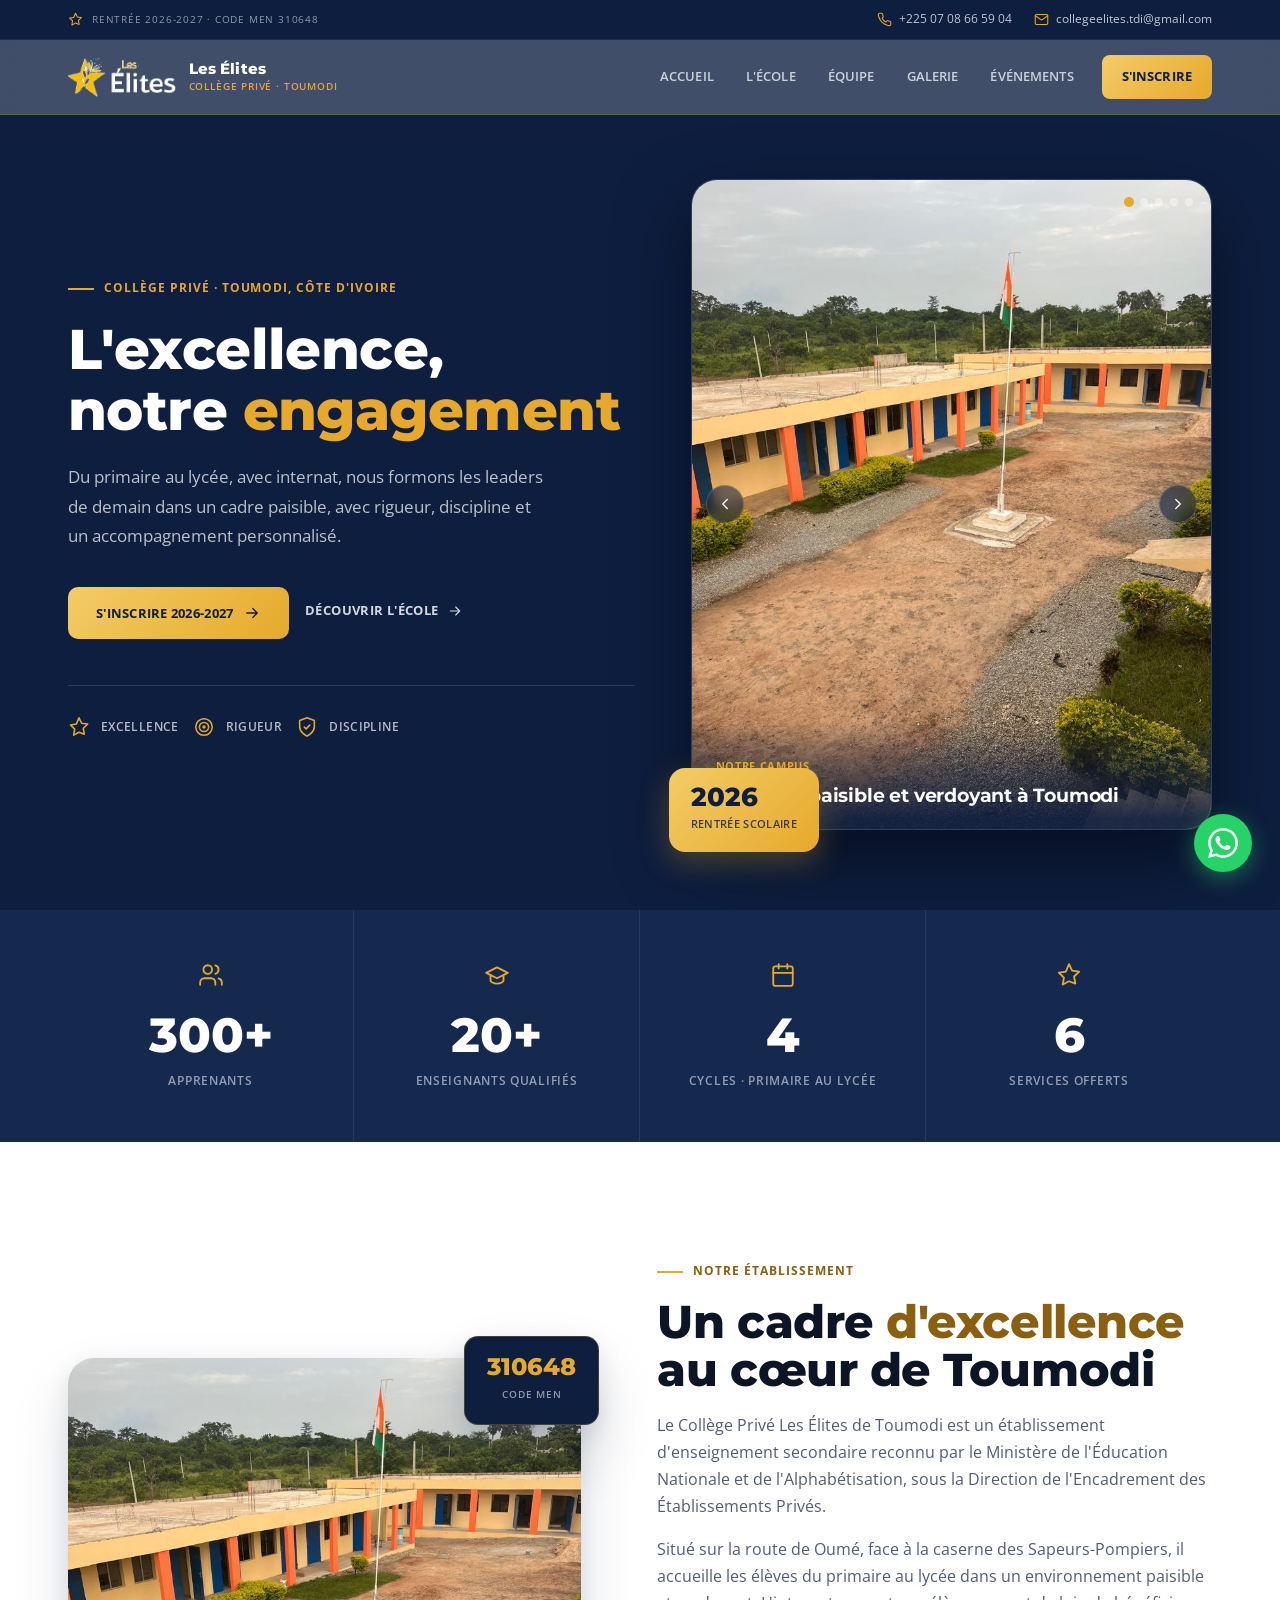
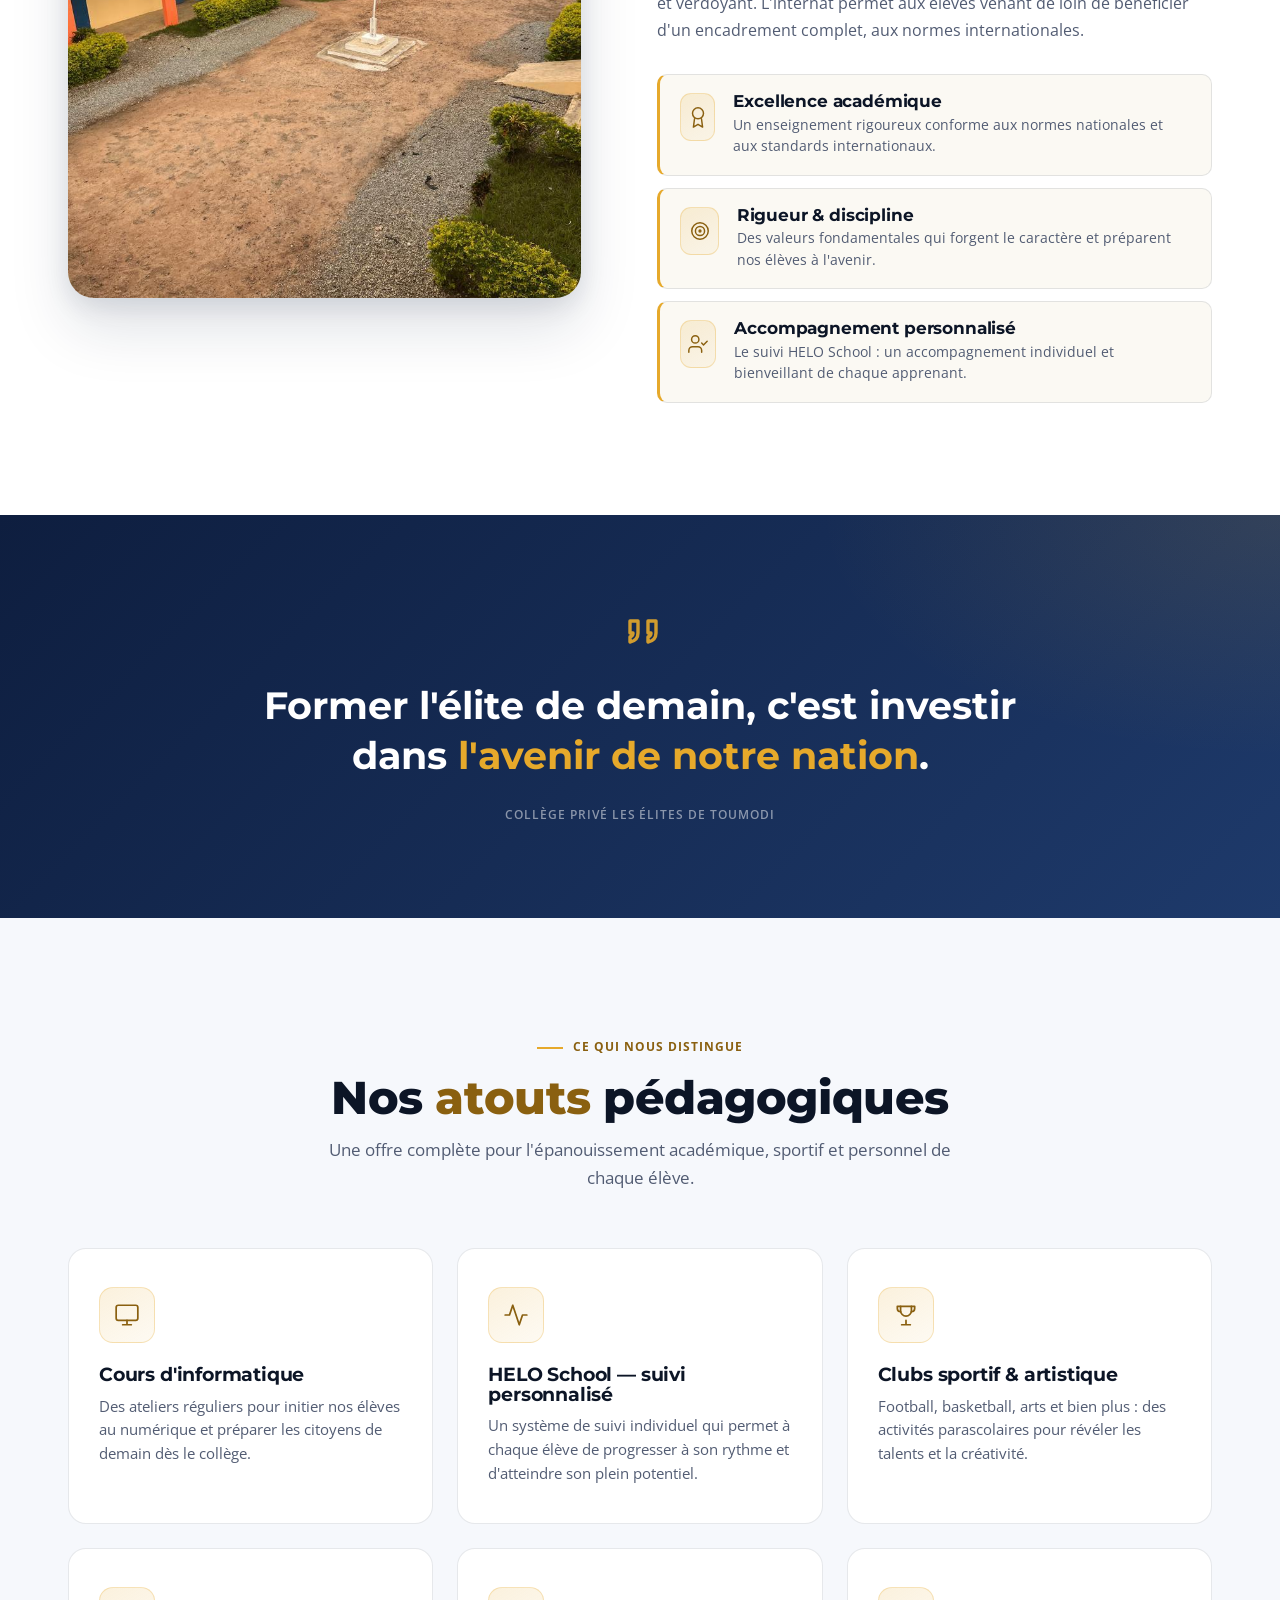
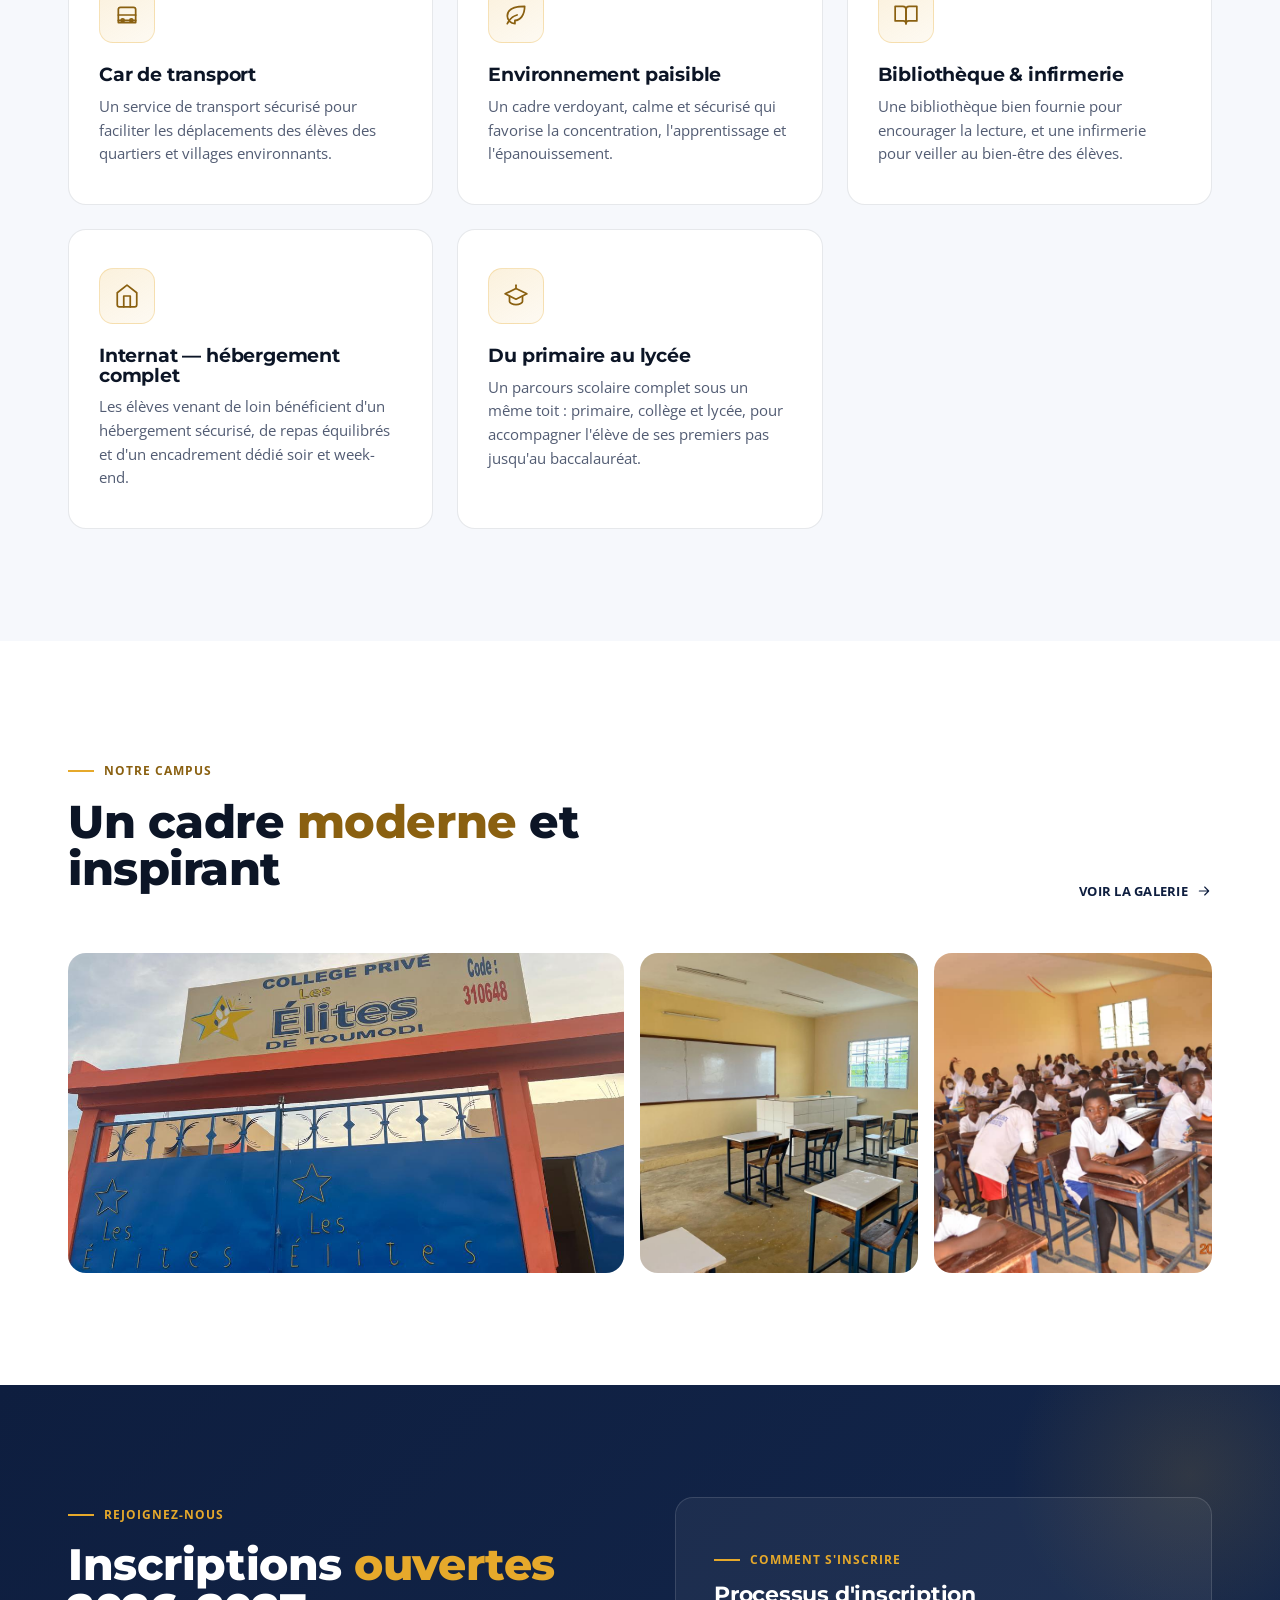
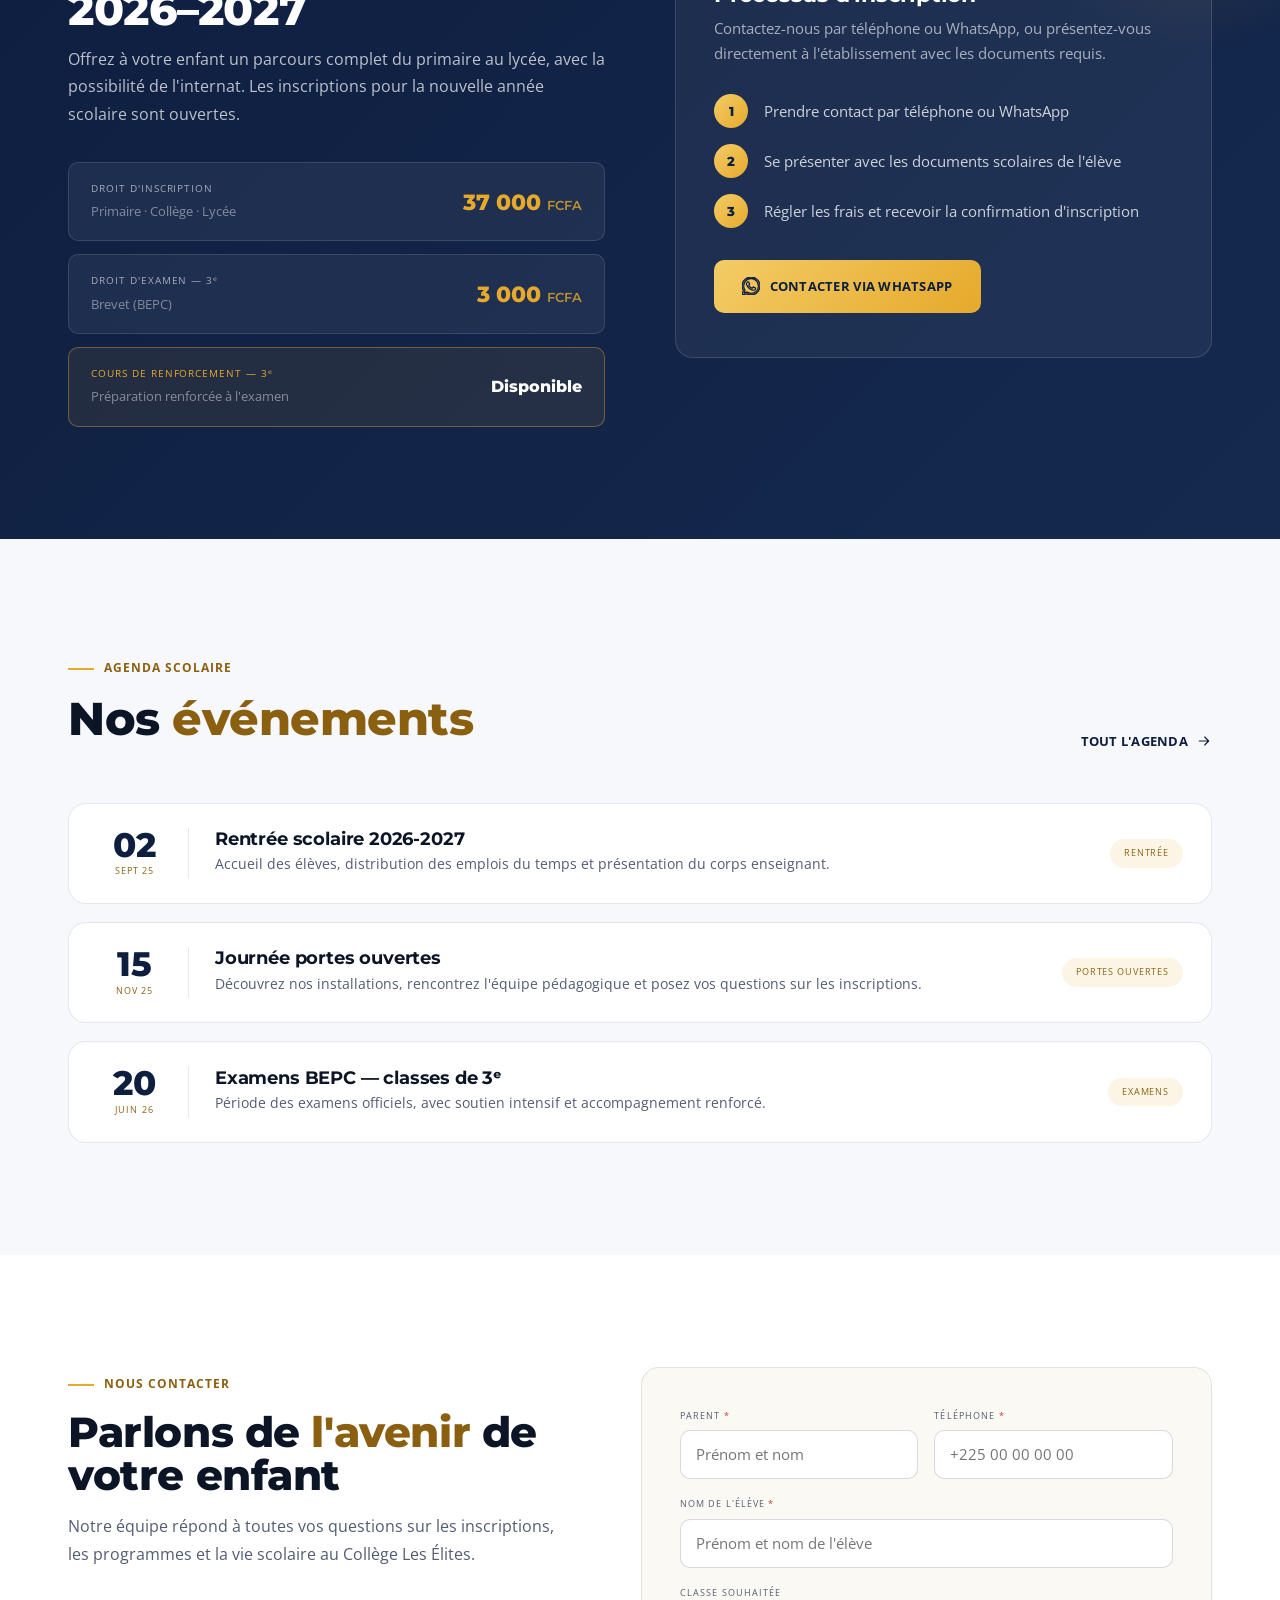
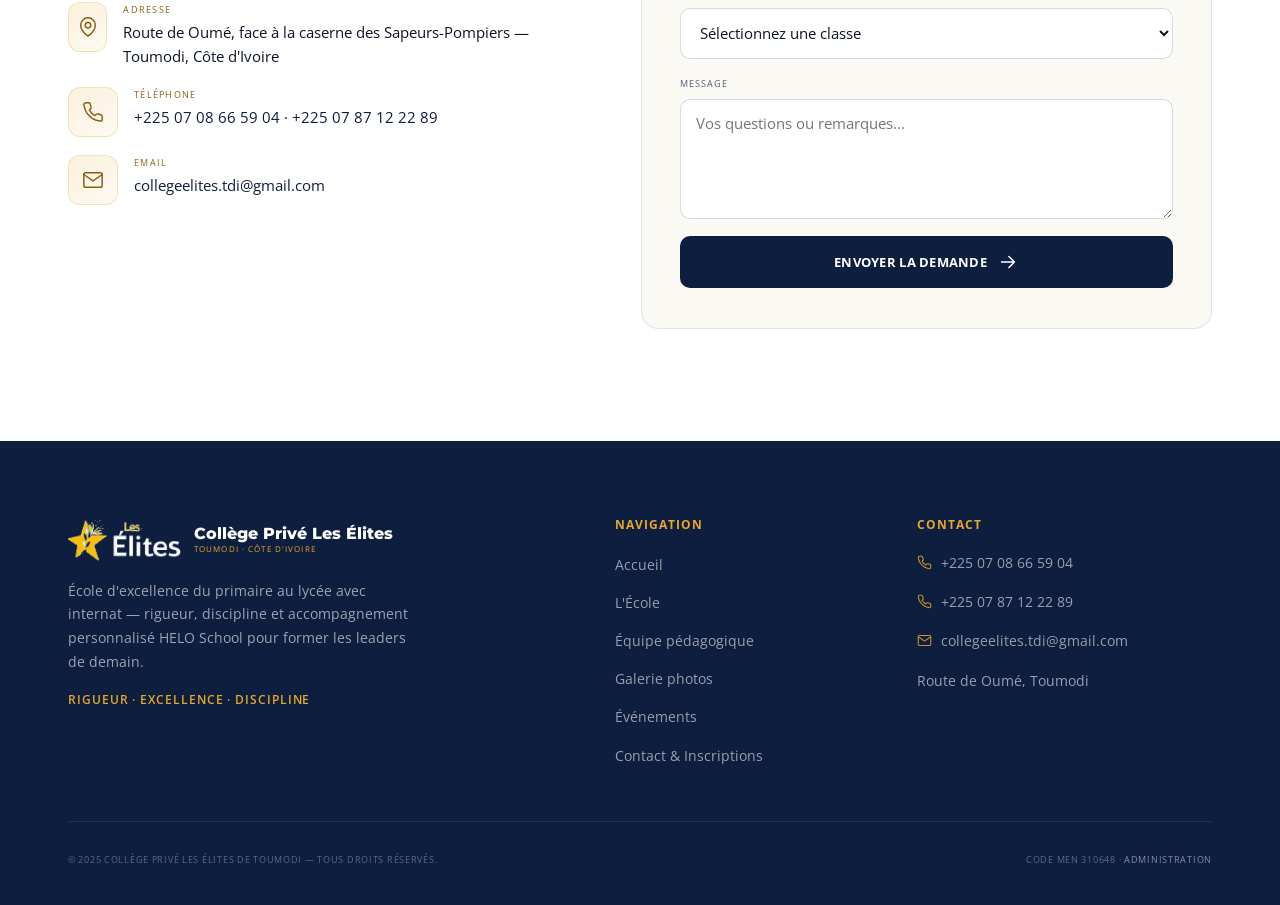
==== index.html @ 10fb8efa "Mise à jour 2026-2027 : internat, primaire-lycée, photos réelles, SEO/SEA - Dates rentrée 2025-2026 " ====
<!doctype html>
<html lang="fr">
<head>
<meta charset="UTF-8">
<meta name="viewport" content="width=device-width, initial-scale=1.0">
<title>Collège Privé Les Élites de Toumodi | Primaire · Collège · Lycée · Internat</title>
<meta name="description" content="Collège Privé Les Élites de Toumodi : école d'excellence du primaire au lycée avec internat. Rigueur, discipline et accompagnement HELO School. Inscriptions 2026-2027 ouvertes. Code MEN 310648 — Toumodi, Côte d'Ivoire.">
<meta name="keywords" content="collège privé Toumodi, internat Toumodi, école primaire lycée Toumodi, pensionnat Côte d'Ivoire, Les Élites Toumodi, inscription scolaire Toumodi, BEPC Toumodi, école excellence Côte d'Ivoire, suivi personnalisé HELO School">
<meta name="author" content="Collège Privé Les Élites de Toumodi">
<link rel="canonical" href="https://jcalixte24.github.io/elites/">
<meta property="og:type" content="website">
<meta property="og:title" content="Collège Privé Les Élites de Toumodi — Primaire au Lycée · Internat">
<meta property="og:description" content="École d'excellence à Toumodi : du primaire au lycée avec internat, rigueur, discipline et suivi HELO School. Inscriptions 2026-2027 ouvertes.">
<meta property="og:image" content="img/bg-facade.jpeg">
<meta property="og:url" content="https://jcalixte24.github.io/elites/">
<meta property="og:locale" content="fr_CI">
<meta name="twitter:card" content="summary_large_image">
<meta name="twitter:title" content="Collège Privé Les Élites de Toumodi">
<meta name="twitter:description" content="École d'excellence à Toumodi — du primaire au lycée avec internat. Inscriptions 2026-2027 ouvertes.">
<meta name="geo.region" content="CI-LA">
<meta name="geo.placename" content="Toumodi, Côte d'Ivoire">
<meta name="theme-color" content="#0E1E3F">
<link rel="icon" type="image/png" href="img/favicon.png">
<link rel="apple-touch-icon" href="img/favicon.png">
<link rel="preconnect" href="https://fonts.googleapis.com">
<link rel="preconnect" href="https://fonts.gstatic.com" crossorigin>
<link rel="stylesheet" href="shared.css">
<script type="application/ld+json">
{"@context":"https://schema.org","@type":"School","name":"Collège Privé Les Élites de Toumodi","alternateName":"Les Élites de Toumodi","description":"Établissement privé d'excellence du primaire au lycée avec internat, rigueur, discipline et accompagnement personnalisé HELO School. Code MEN 310648.","url":"https://jcalixte24.github.io/elites/","address":{"@type":"PostalAddress","streetAddress":"Route de Oumé, face à la caserne des Sapeurs-Pompiers","addressLocality":"Toumodi","addressRegion":"Lacs","addressCountry":"CI"},"telephone":"+2250708665904","email":"collegeelites.tdi@gmail.com","foundingDate":"2025","identifier":"310648","hasOfferCatalog":{"@type":"OfferCatalog","name":"Niveaux scolaires","itemListElement":[{"@type":"Offer","itemOffered":{"@type":"Course","name":"Cycle primaire (CP à CM2)"}},{"@type":"Offer","itemOffered":{"@type":"Course","name":"Collège (6ᵉ à 3ᵉ)"}},{"@type":"Offer","itemOffered":{"@type":"Course","name":"Lycée (Seconde à Terminale)"}},{"@type":"Offer","itemOffered":{"@type":"Course","name":"Internat — hébergement et encadrement"}}]},"amenityFeature":[{"@type":"LocationFeatureSpecification","name":"Internat","value":true},{"@type":"LocationFeatureSpecification","name":"Transport scolaire","value":true},{"@type":"LocationFeatureSpecification","name":"Bibliothèque","value":true}]}
</script>
</head>
<body>

<!-- ══ Splash ══ -->
<div id="splash" role="status" aria-label="Chargement">
  <img class="sp-mark" src="img/logo-mark-white.png" alt="Les Élites">
  <div class="sp-name">Collège Privé Les Élites<span>Toumodi · Côte d'Ivoire</span></div>
  <div class="sp-bar"></div>
</div>

<!-- ══ Topbar ══ -->
<div class="topbar">
  <div class="topbar-in">
    <span class="tb-left">
      <svg class="ic" viewBox="0 0 24 24"><path d="M12 2l2.9 5.88 6.49.94-4.7 4.58 1.11 6.46L12 17.77l-5.8 3.05 1.11-6.46-4.7-4.58 6.49-.94L12 2z"/></svg>
      Rentrée 2026-2027 · Code MEN 310648
    </span>
    <div class="topbar-contact">
      <a href="tel:+2250708665904"><svg class="ic" viewBox="0 0 24 24"><path d="M22 16.92v3a2 2 0 0 1-2.18 2 19.79 19.79 0 0 1-8.63-3.07 19.5 19.5 0 0 1-6-6 19.79 19.79 0 0 1-3.07-8.67A2 2 0 0 1 4.11 2h3a2 2 0 0 1 2 1.72c.13.96.36 1.9.7 2.81a2 2 0 0 1-.45 2.11L8.09 9.91a16 16 0 0 0 6 6l1.27-1.27a2 2 0 0 1 2.11-.45c.91.34 1.85.57 2.81.7A2 2 0 0 1 22 16.92z"/></svg><span id="cms-tel">+225 07 08 66 59 04</span></a>
      <a href="mailto:collegeelites.tdi@gmail.com"><svg class="ic" viewBox="0 0 24 24"><rect x="2" y="4" width="20" height="16" rx="2"/><path d="m2 6 10 7L22 6"/></svg><span id="cms-email">collegeelites.tdi@gmail.com</span></a>
    </div>
  </div>
</div>

<!-- ══ Nav ══ -->
<nav class="nav" id="nav">
  <div class="nav-in">
    <a class="nav-brand" href="index.html">
      <img class="nav-brand-mark" src="img/logo-mark-white.png" alt="Logo Les Élites">
      <span class="nav-brand-name">Les Élites<span>Collège Privé · Toumodi</span></span>
    </a>
    <div class="nav-links">
      <a href="index.html" class="active">Accueil</a>
      <a href="#ecole">L'École</a>
      <a href="equipe.html">Équipe</a>
      <a href="galerie.html">Galerie</a>
      <a href="evenements.html">Événements</a>
      <a href="contact.html" class="nav-cta">S'inscrire</a>
    </div>
    <button class="hamburger" aria-label="Ouvrir le menu" onclick="document.getElementById('mob').classList.add('open')">
      <span></span><span></span><span></span>
    </button>
  </div>
</nav>

<!-- ══ Mobile overlay ══ -->
<div class="mob-overlay" id="mob" role="dialog" aria-modal="true" aria-label="Menu">
  <button class="mob-close" aria-label="Fermer" onclick="document.getElementById('mob').classList.remove('open')">
    <svg class="ic" viewBox="0 0 24 24"><path d="M18 6 6 18M6 6l12 12"/></svg>
  </button>
  <a class="mob-link" href="index.html" onclick="closeMob()">Accueil <svg class="ic" viewBox="0 0 24 24"><path d="m9 6 6 6-6 6"/></svg></a>
  <a class="mob-link" href="#ecole" onclick="closeMob()">L'École <svg class="ic" viewBox="0 0 24 24"><path d="m9 6 6 6-6 6"/></svg></a>
  <a class="mob-link" href="equipe.html" onclick="closeMob()">Équipe pédagogique <svg class="ic" viewBox="0 0 24 24"><path d="m9 6 6 6-6 6"/></svg></a>
  <a class="mob-link" href="galerie.html" onclick="closeMob()">Galerie <svg class="ic" viewBox="0 0 24 24"><path d="m9 6 6 6-6 6"/></svg></a>
  <a class="mob-link" href="evenements.html" onclick="closeMob()">Événements <svg class="ic" viewBox="0 0 24 24"><path d="m9 6 6 6-6 6"/></svg></a>
  <a class="mob-link" href="contact.html" onclick="closeMob()">Contact & Inscriptions <svg class="ic" viewBox="0 0 24 24"><path d="m9 6 6 6-6 6"/></svg></a>
  <div class="mob-contact">
    <a href="tel:+2250708665904"><svg class="ic" viewBox="0 0 24 24"><path d="M22 16.92v3a2 2 0 0 1-2.18 2 19.79 19.79 0 0 1-8.63-3.07 19.5 19.5 0 0 1-6-6 19.79 19.79 0 0 1-3.07-8.67A2 2 0 0 1 4.11 2h3a2 2 0 0 1 2 1.72c.13.96.36 1.9.7 2.81a2 2 0 0 1-.45 2.11L8.09 9.91a16 16 0 0 0 6 6l1.27-1.27a2 2 0 0 1 2.11-.45c.91.34 1.85.57 2.81.7A2 2 0 0 1 22 16.92z"/></svg>+225 07 08 66 59 04</a>
    <a href="mailto:collegeelites.tdi@gmail.com"><svg class="ic" viewBox="0 0 24 24"><rect x="2" y="4" width="20" height="16" rx="2"/><path d="m2 6 10 7L22 6"/></svg>collegeelites.tdi@gmail.com</a>
  </div>
</div>

<!-- ══ Hero ══ -->
<section id="hero">
  <div class="hero-in">
    <div class="hero-text">
      <span class="eyebrow">Collège Privé · Toumodi, Côte d'Ivoire</span>
      <h1 class="hero-title">L'excellence,<br>notre <em>engagement</em></h1>
      <p class="hero-sub">Du primaire au lycée, avec internat, nous formons les leaders de demain dans un cadre paisible, avec rigueur, discipline et un accompagnement personnalisé.</p>
      <div class="hero-ctas">
        <a href="contact.html" class="btn-p">S'inscrire 2026-2027
          <svg class="ic" viewBox="0 0 24 24"><path d="M5 12h14M13 6l6 6-6 6"/></svg></a>
        <a href="#ecole" class="btn-ghost">Découvrir l'école
          <svg class="ic" viewBox="0 0 24 24"><path d="M5 12h14M13 6l6 6-6 6"/></svg></a>
      </div>
      <div class="hero-vals">
        <span class="hero-val"><svg class="ic" viewBox="0 0 24 24"><path d="M12 2l2.9 5.88 6.49.94-4.7 4.58 1.11 6.46L12 17.77l-5.8 3.05 1.11-6.46-4.7-4.58 6.49-.94L12 2z"/></svg><span>Excellence</span></span>
        <span class="hero-val"><svg class="ic" viewBox="0 0 24 24"><circle cx="12" cy="12" r="9"/><circle cx="12" cy="12" r="5"/><circle cx="12" cy="12" r="1"/></svg><span>Rigueur</span></span>
        <span class="hero-val"><svg class="ic" viewBox="0 0 24 24"><path d="M12 22s8-4 8-10V5l-8-3-8 3v7c0 6 8 10 8 10z"/><path d="M9 12l2 2 4-4"/></svg><span>Discipline</span></span>
      </div>
    </div>
    <div class="hero-visual">
      <div class="hero-carousel" id="heroCarousel" role="region" aria-label="Photos et actualités du collège">
        <div class="hc-slide active">
          <img src="img/image-cours.jpeg" alt="Cour et bâtiments du Collège Les Élites">
          <div class="hc-slide-cap"><span class="hc-tag">Notre campus</span><h3>Un cadre paisible et verdoyant à Toumodi</h3></div>
        </div>
        <div class="hc-slide">
          <img src="img/image-salle_de_classe.jpeg" alt="Salle de classe équipée des Élites">
          <div class="hc-slide-cap"><span class="hc-tag">Infrastructures</span><h3>Des salles de classe modernes et équipées</h3></div>
        </div>
        <div class="hc-slide">
          <img src="img/flyers2.jpeg" alt="Rentrée scolaire 2026-2027">
          <div class="hc-slide-cap"><span class="hc-tag">Actualité</span><h3>Inscriptions 2026-2027 ouvertes</h3></div>
        </div>
        <div class="hc-slide">
          <img src="img/flyers.jpeg" alt="Présentation officielle Les Élites de Toumodi">
          <div class="hc-slide-cap"><span class="hc-tag">Code MEN 310648</span><h3>Un établissement reconnu par l'État</h3></div>
        </div>
        <div class="hc-slide">
          <img src="img/bg-civisme.jpeg" alt="Cérémonie et vie scolaire au Collège Les Élites">
          <div class="hc-slide-cap"><span class="hc-tag">Vie scolaire</span><h3>Civisme, culture et épanouissement au quotidien</h3></div>
        </div>
        <div class="hc-dots">
          <button class="hc-dot active" aria-label="Photo 1"></button>
          <button class="hc-dot" aria-label="Photo 2"></button>
          <button class="hc-dot" aria-label="Photo 3"></button>
          <button class="hc-dot" aria-label="Photo 4"></button>
          <button class="hc-dot" aria-label="Photo 5"></button>
        </div>
        <button class="hc-arrow prev" aria-label="Photo précédente"><svg class="ic" viewBox="0 0 24 24"><path d="m15 18-6-6 6-6"/></svg></button>
        <button class="hc-arrow next" aria-label="Photo suivante"><svg class="ic" viewBox="0 0 24 24"><path d="m9 6 6 6-6 6"/></svg></button>
      </div>
      <div class="hero-badge"><strong>2026</strong><span>Rentrée scolaire</span></div>
    </div>
  </div>
</section>

<!-- ══ Stats ══ -->
<div class="stats">
  <div class="stats-in">
    <div class="stat rv">
      <svg class="ic" viewBox="0 0 24 24"><path d="M16 21v-2a4 4 0 0 0-4-4H6a4 4 0 0 0-4 4v2"/><circle cx="9" cy="7" r="4"/><path d="M22 21v-2a4 4 0 0 0-3-3.87M16 3.13a4 4 0 0 1 0 7.75"/></svg>
      <div class="stat-num"><span data-count="300" data-suffix="+" data-cms-stat="s1">300</span></div>
      <div class="stat-label">Apprenants</div>
    </div>
    <div class="stat rv d1">
      <svg class="ic" viewBox="0 0 24 24"><path d="M22 10 12 5 2 10l10 5 10-5z"/><path d="M6 12v5c0 1 2.5 3 6 3s6-2 6-3v-5"/></svg>
      <div class="stat-num"><span data-count="20" data-suffix="+" data-cms-stat="s2">20</span></div>
      <div class="stat-label">Enseignants qualifiés</div>
    </div>
    <div class="stat rv d2">
      <svg class="ic" viewBox="0 0 24 24"><rect x="3" y="4" width="18" height="18" rx="2"/><path d="M3 10h18M8 2v4M16 2v4"/></svg>
      <div class="stat-num"><span data-count="3" data-cms-stat="s3">3</span></div>
      <div class="stat-label">Cycles · Primaire au Lycée</div>
    </div>
    <div class="stat rv d3">
      <svg class="ic" viewBox="0 0 24 24"><path d="M12 2l2.9 5.88 6.49.94-4.7 4.58 1.11 6.46L12 17.77l-5.8 3.05 1.11-6.46-4.7-4.58 6.49-.94L12 2z"/></svg>
      <div class="stat-num"><span data-count="6" data-cms-stat="s4">6</span></div>
      <div class="stat-label">Services offerts</div>
    </div>
  </div>
</div>

<!-- ══ About / L'École ══ -->
<section id="ecole" class="sec about">
  <div class="inner">
    <div class="about-grid">
      <div class="about-media rv">
        <div class="frame"><img src="img/image-cours.jpeg" alt="Campus du Collège Les Élites de Toumodi"></div>
        <div class="accent"></div>
        <div class="about-tag"><strong>310648</strong><span>Code MEN</span></div>
      </div>
      <div class="about-body rv d2">
        <span class="eyebrow">Notre établissement</span>
        <h2>Un cadre <em>d'excellence</em> au cœur de Toumodi</h2>
        <p>Le Collège Privé Les Élites de Toumodi est un établissement d'enseignement secondaire reconnu par le Ministère de l'Éducation Nationale et de l'Alphabétisation, sous la Direction de l'Encadrement des Établissements Privés.</p>
        <p>Situé sur la route de Oumé, face à la caserne des Sapeurs-Pompiers, il accueille les élèves du primaire au lycée dans un environnement paisible et verdoyant. L'internat permet aux élèves venant de loin de bénéficier d'un encadrement complet, aux normes internationales.</p>
        <div class="values">
          <div class="value">
            <span class="icon-chip"><svg class="ic" viewBox="0 0 24 24"><circle cx="12" cy="8" r="6"/><path d="M8.21 13.89 7 23l5-3 5 3-1.21-9.12"/></svg></span>
            <div><h4>Excellence académique</h4><p>Un enseignement rigoureux conforme aux normes nationales et aux standards internationaux.</p></div>
          </div>
          <div class="value">
            <span class="icon-chip"><svg class="ic" viewBox="0 0 24 24"><circle cx="12" cy="12" r="9"/><circle cx="12" cy="12" r="5"/><circle cx="12" cy="12" r="1"/></svg></span>
            <div><h4>Rigueur &amp; discipline</h4><p>Des valeurs fondamentales qui forgent le caractère et préparent nos élèves à l'avenir.</p></div>
          </div>
          <div class="value">
            <span class="icon-chip"><svg class="ic" viewBox="0 0 24 24"><path d="M16 21v-2a4 4 0 0 0-4-4H6a4 4 0 0 0-4 4v2"/><circle cx="9" cy="7" r="4"/><path d="M16 11l2 2 4-4"/></svg></span>
            <div><h4>Accompagnement personnalisé</h4><p>Le suivi HELO School : un accompagnement individuel et bienveillant de chaque apprenant.</p></div>
          </div>
        </div>
      </div>
    </div>
  </div>
</section>

<!-- ══ Mission ══ -->
<section class="mission">
  <div class="mission-in rv">
    <svg class="ic quote-mark" viewBox="0 0 24 24" fill="currentColor" stroke="none"><path d="M7 7h4v6c0 2.5-1.5 4-4 4.5V15c1-.3 1.5-1 1.5-2H7V7zm9 0h4v6c0 2.5-1.5 4-4 4.5V15c1-.3 1.5-1 1.5-2H16V7z"/></svg>
    <blockquote>Former l'élite de demain, c'est investir dans <em>l'avenir de notre nation</em>.</blockquote>
    <cite>Collège Privé Les Élites de Toumodi</cite>
  </div>
</section>

<!-- ══ Atouts ══ -->
<section class="sec atouts">
  <div class="inner">
    <div class="section-head center text-c" style="margin-inline:auto">
      <span class="eyebrow center">Ce qui nous distingue</span>
      <h2>Nos <em>atouts</em> pédagogiques</h2>
      <p>Une offre complète pour l'épanouissement académique, sportif et personnel de chaque élève.</p>
    </div>
    <div class="atouts-grid">
      <div class="feature rv d1">
        <span class="icon-chip"><svg class="ic" viewBox="0 0 24 24"><rect x="2" y="3" width="20" height="14" rx="2"/><path d="M8 21h8M12 17v4"/></svg></span>
        <h3>Cours d'informatique</h3>
        <p>Des ateliers réguliers pour initier nos élèves au numérique et préparer les citoyens de demain dès le collège.</p>
      </div>
      <div class="feature rv d2">
        <span class="icon-chip"><svg class="ic" viewBox="0 0 24 24"><path d="M22 12h-4l-3 9L9 3l-3 9H2"/></svg></span>
        <h3>HELO School — suivi personnalisé</h3>
        <p>Un système de suivi individuel qui permet à chaque élève de progresser à son rythme et d'atteindre son plein potentiel.</p>
      </div>
      <div class="feature rv d3">
        <span class="icon-chip"><svg class="ic" viewBox="0 0 24 24"><path d="M8 21h8M12 17v4M7 4h10v4a5 5 0 0 1-10 0V4z"/><path d="M17 4h3v2a3 3 0 0 1-3 3M7 4H4v2a3 3 0 0 0 3 3"/></svg></span>
        <h3>Clubs sportif &amp; artistique</h3>
        <p>Football, basketball, arts et bien plus : des activités parascolaires pour révéler les talents et la créativité.</p>
      </div>
      <div class="feature rv d1">
        <span class="icon-chip"><svg class="ic" viewBox="0 0 24 24"><path d="M4 17V7a2 2 0 0 1 2-2h12a2 2 0 0 1 2 2v10"/><path d="M4 12h16M4 17h16v2H4z"/><circle cx="8" cy="17" r="1.4"/><circle cx="16" cy="17" r="1.4"/></svg></span>
        <h3>Car de transport</h3>
        <p>Un service de transport sécurisé pour faciliter les déplacements des élèves des quartiers et villages environnants.</p>
      </div>
      <div class="feature rv d2">
        <span class="icon-chip"><svg class="ic" viewBox="0 0 24 24"><path d="M11 20A7 7 0 0 1 4 13c0-5 4-9 16-9 0 8-4 13-9 13z"/><path d="M4 20c2-4 5-7 9-8"/></svg></span>
        <h3>Environnement paisible</h3>
        <p>Un cadre verdoyant, calme et sécurisé qui favorise la concentration, l'apprentissage et l'épanouissement.</p>
      </div>
      <div class="feature rv d3">
        <span class="icon-chip"><svg class="ic" viewBox="0 0 24 24"><path d="M2 4h7a3 3 0 0 1 3 3v13a2.5 2.5 0 0 0-2.5-2.5H2z"/><path d="M22 4h-7a3 3 0 0 0-3 3v13a2.5 2.5 0 0 1 2.5-2.5H22z"/></svg></span>
        <h3>Bibliothèque &amp; infirmerie</h3>
        <p>Une bibliothèque bien fournie pour encourager la lecture, et une infirmerie pour veiller au bien-être des élèves.</p>
      </div>
      <div class="feature rv d1">
        <span class="icon-chip"><svg class="ic" viewBox="0 0 24 24"><path d="M3 9l9-7 9 7v11a2 2 0 0 1-2 2H5a2 2 0 0 1-2-2z"/><polyline points="9 22 9 12 15 12 15 22"/></svg></span>
        <h3>Internat — hébergement complet</h3>
        <p>Les élèves venant de loin bénéficient d'un hébergement sécurisé, de repas équilibrés et d'un encadrement dédié soir et week-end.</p>
      </div>
      <div class="feature rv d2">
        <span class="icon-chip"><svg class="ic" viewBox="0 0 24 24"><path d="M22 10 12 5 2 10l10 5 10-5z"/><path d="M6 12v5c0 1 2.5 3 6 3s6-2 6-3v-5"/><path d="M12 2v3"/></svg></span>
        <h3>Du primaire au lycée</h3>
        <p>Un parcours scolaire complet sous un même toit : primaire, collège et lycée, pour accompagner l'élève de ses premiers pas jusqu'au baccalauréat.</p>
      </div>
    </div>
  </div>
</section>

<!-- ══ Gallery preview ══ -->
<section class="sec gallery-prev">
  <div class="inner">
    <div class="gp-head rv">
      <div class="section-head">
        <span class="eyebrow">Notre campus</span>
        <h2>Un cadre <em>moderne</em> et inspirant</h2>
      </div>
      <a href="galerie.html" class="btn-text">Voir la galerie <svg class="ic" viewBox="0 0 24 24"><path d="M5 12h14M13 6l6 6-6 6"/></svg></a>
    </div>
    <div class="gp-grid">
      <div class="gp-item rv d1"><img src="img/bg-facade.jpeg" alt="Façade du Collège Les Élites de Toumodi"><div class="gp-cap">Le campus</div></div>
      <div class="gp-item rv d2"><img src="img/bg-classe.jpeg" alt="Salle de classe équipée des Élites"><div class="gp-cap">Salles de classe</div></div>
      <div class="gp-item rv d3"><img src="img/bg-sport.jpeg" alt="Journée sportive au Collège Les Élites"><div class="gp-cap">Journée sportive</div></div>
    </div>
  </div>
</section>

<!-- ══ Admissions ══ -->
<section id="admissions" class="sec adm">
  <div class="inner adm-in">
    <div class="adm-text rv">
      <span class="eyebrow" style="color:var(--gold)">Rejoignez-nous</span>
      <h2>Inscriptions <em>ouvertes</em> 2026–2027</h2>
      <p>Offrez à votre enfant un parcours complet du primaire au lycée, avec la possibilité de l'internat. Les inscriptions pour la nouvelle année scolaire sont ouvertes.</p>
      <div class="tarifs">
        <div class="tarif">
          <div><div class="t-l">Droit d'inscription</div><div class="t-sub">Primaire · Collège · Lycée</div></div>
          <div class="t-amt">37 000 <small>FCFA</small></div>
        </div>
        <div class="tarif">
          <div><div class="t-l">Droit d'examen — 3ᵉ</div><div class="t-sub">Brevet (BEPC)</div></div>
          <div class="t-amt">3 000 <small>FCFA</small></div>
        </div>
        <div class="tarif feat">
          <div><div class="t-l" style="color:var(--gold)">Cours de renforcement — 3ᵉ</div><div class="t-sub">Préparation renforcée à l'examen</div></div>
          <div class="t-amt" style="font-size:1rem;color:#fff">Disponible</div>
        </div>
      </div>
    </div>
    <div class="adm-card rv d2">
      <span class="eyebrow" style="color:var(--gold)">Comment s'inscrire</span>
      <h3>Processus d'inscription</h3>
      <p>Contactez-nous par téléphone ou WhatsApp, ou présentez-vous directement à l'établissement avec les documents requis.</p>
      <div class="steps">
        <div class="step"><span class="step-n">1</span> Prendre contact par téléphone ou WhatsApp</div>
        <div class="step"><span class="step-n">2</span> Se présenter avec les documents scolaires de l'élève</div>
        <div class="step"><span class="step-n">3</span> Régler les frais et recevoir la confirmation d'inscription</div>
      </div>
      <a href="https://wa.me/2250708665904?text=Bonjour%2C%20je%20souhaite%20inscrire%20mon%20enfant%20au%20Coll%C3%A8ge%20Les%20%C3%89lites%20de%20Toumodi." target="_blank" rel="noopener" class="btn-p">
        <svg class="ic" viewBox="0 0 24 24" fill="currentColor" stroke="none"><path d="M.057 24l1.687-6.163c-1.041-1.804-1.588-3.849-1.587-5.946.003-6.556 5.338-11.891 11.893-11.891 3.181.001 6.167 1.24 8.413 3.488 2.245 2.248 3.481 5.236 3.48 8.414-.003 6.557-5.338 11.892-11.893 11.892-1.99-.001-3.951-.5-5.688-1.448l-6.305 1.654zm6.597-3.807c1.676.995 3.276 1.591 5.392 1.592 5.448 0 9.886-4.434 9.889-9.885.002-5.462-4.415-9.89-9.881-9.892-5.452 0-9.887 4.434-9.889 9.884-.001 2.225.651 3.891 1.746 5.634l-.999 3.648 3.742-.981zm11.387-5.464c-.074-.124-.272-.198-.57-.347-.297-.149-1.758-.868-2.031-.967-.272-.099-.47-.149-.669.149-.198.297-.768.967-.941 1.165-.173.198-.345.223-.643.074-.297-.149-1.255-.462-2.39-1.475-.883-.788-1.48-1.761-1.653-2.059-.173-.297-.018-.458.13-.606.134-.133.297-.347.446-.521.151-.172.2-.296.3-.495.099-.198.05-.372-.025-.521-.075-.148-.669-1.611-.916-2.206-.242-.579-.487-.501-.669-.51-.173-.008-.371-.01-.57-.01-.198 0-.52.074-.792.372-.272.297-1.04 1.016-1.04 2.479 0 1.462 1.065 2.875 1.213 3.074.149.198 2.095 3.2 5.076 4.487.709.306 1.263.489 1.694.626.712.226 1.36.194 1.872.118.571-.085 1.758-.719 2.006-1.413.248-.694.248-1.289.173-1.413z"/></svg>
        Contacter via WhatsApp
      </a>
    </div>
  </div>
</section>

<!-- ══ Events preview ══ -->
<section class="sec events">
  <div class="inner">
    <div class="ev-head rv">
      <div class="section-head">
        <span class="eyebrow">Agenda scolaire</span>
        <h2>Nos <em>événements</em></h2>
      </div>
      <a href="evenements.html" class="btn-text">Tout l'agenda <svg class="ic" viewBox="0 0 24 24"><path d="M5 12h14M13 6l6 6-6 6"/></svg></a>
    </div>
    <div class="ev-list">
      <div class="ev-row rv">
        <div class="ev-date"><div class="d">02</div><div class="m">Sept 25</div></div>
        <div class="ev-body"><h4>Rentrée scolaire 2026-2027</h4><p>Accueil des élèves, distribution des emplois du temps et présentation du corps enseignant.</p></div>
        <span class="ev-tag">Rentrée</span>
      </div>
      <div class="ev-row rv d1">
        <div class="ev-date"><div class="d">15</div><div class="m">Nov 25</div></div>
        <div class="ev-body"><h4>Journée portes ouvertes</h4><p>Découvrez nos installations, rencontrez l'équipe pédagogique et posez vos questions sur les inscriptions.</p></div>
        <span class="ev-tag">Portes ouvertes</span>
      </div>
      <div class="ev-row rv d2">
        <div class="ev-date"><div class="d">20</div><div class="m">Juin 26</div></div>
        <div class="ev-body"><h4>Examens BEPC — classes de 3ᵉ</h4><p>Période des examens officiels, avec soutien intensif et accompagnement renforcé.</p></div>
        <span class="ev-tag">Examens</span>
      </div>
    </div>
  </div>
</section>

<!-- ══ Contact ══ -->
<section id="contact" class="sec contact">
  <div class="inner">
    <div class="contact-grid">
      <div class="contact-info rv">
        <span class="eyebrow">Nous contacter</span>
        <h2>Parlons de <em>l'avenir</em> de votre enfant</h2>
        <p>Notre équipe répond à toutes vos questions sur les inscriptions, les programmes et la vie scolaire au Collège Les Élites.</p>
        <div class="cdetails">
          <div class="cdetail"><span class="icon-chip"><svg class="ic" viewBox="0 0 24 24"><path d="M20 10c0 6-8 12-8 12s-8-6-8-12a8 8 0 0 1 16 0z"/><circle cx="12" cy="10" r="3"/></svg></span><div><div class="cd-l">Adresse</div><div class="cd-v">Route de Oumé, face à la caserne des Sapeurs-Pompiers — Toumodi, Côte d'Ivoire</div></div></div>
          <div class="cdetail"><span class="icon-chip"><svg class="ic" viewBox="0 0 24 24"><path d="M22 16.92v3a2 2 0 0 1-2.18 2 19.79 19.79 0 0 1-8.63-3.07 19.5 19.5 0 0 1-6-6 19.79 19.79 0 0 1-3.07-8.67A2 2 0 0 1 4.11 2h3a2 2 0 0 1 2 1.72c.13.96.36 1.9.7 2.81a2 2 0 0 1-.45 2.11L8.09 9.91a16 16 0 0 0 6 6l1.27-1.27a2 2 0 0 1 2.11-.45c.91.34 1.85.57 2.81.7A2 2 0 0 1 22 16.92z"/></svg></span><div><div class="cd-l">Téléphone</div><div class="cd-v"><a href="tel:+2250708665904">+225 07 08 66 59 04</a> · <a href="tel:+2250787122289">+225 07 87 12 22 89</a></div></div></div>
          <div class="cdetail"><span class="icon-chip"><svg class="ic" viewBox="0 0 24 24"><rect x="2" y="4" width="20" height="16" rx="2"/><path d="m2 6 10 7L22 6"/></svg></span><div><div class="cd-l">Email</div><div class="cd-v"><a href="mailto:collegeelites.tdi@gmail.com">collegeelites.tdi@gmail.com</a></div></div></div>
        </div>
      </div>
      <div class="form-card rv d2">
        <form class="contact-form" novalidate>
          <div class="form-row">
            <div class="field"><label for="pn">Parent <span class="req">*</span></label><input id="pn" type="text" placeholder="Prénom et nom" required></div>
            <div class="field"><label for="ph">Téléphone <span class="req">*</span></label><input id="ph" type="tel" placeholder="+225 00 00 00 00" required></div>
          </div>
          <div class="field"><label for="sn">Nom de l'élève <span class="req">*</span></label><input id="sn" type="text" placeholder="Prénom et nom de l'élève" required></div>
          <div class="field"><label for="cl">Classe souhaitée</label>
            <select id="cl">
              <option value="">Sélectionnez une classe</option>
              <optgroup label="Primaire">
                <option>CP1 / CP2</option><option>CE1 / CE2</option><option>CM1 / CM2</option>
              </optgroup>
              <optgroup label="Collège">
                <option>6ᵉ</option><option>5ᵉ</option><option>4ᵉ</option><option>3ᵉ</option>
              </optgroup>
              <optgroup label="Lycée">
                <option>Seconde</option><option>Première</option><option>Terminale</option>
              </optgroup>
            </select>
          </div>
          <div class="field"><label for="ms">Message</label><textarea id="ms" placeholder="Vos questions ou remarques..."></textarea></div>
          <button type="submit" class="btn-navy" style="width:100%;justify-content:center">Envoyer la demande
            <svg class="ic" viewBox="0 0 24 24"><path d="M5 12h14M13 6l6 6-6 6"/></svg></button>
        </form>
      </div>
    </div>
  </div>
</section>

<!-- ══ Footer ══ -->
<footer>
  <div class="inner">
    <div class="footer-grid">
      <div class="footer-brand">
        <div class="fb-top">
          <img src="img/logo-mark-white.png" alt="Les Élites">
          <strong>Collège Privé Les Élites<span>Toumodi · Côte d'Ivoire</span></strong>
        </div>
        <p>École d'excellence du primaire au lycée avec internat — rigueur, discipline et accompagnement personnalisé HELO School pour former les leaders de demain.</p>
        <div class="footer-tagline">Rigueur · Excellence · Discipline</div>
      </div>
      <div class="footer-col">
        <h4>Navigation</h4>
        <ul>
          <li><a href="index.html">Accueil</a></li>
          <li><a href="#ecole">L'École</a></li>
          <li><a href="equipe.html">Équipe pédagogique</a></li>
          <li><a href="galerie.html">Galerie photos</a></li>
          <li><a href="evenements.html">Événements</a></li>
          <li><a href="contact.html">Contact &amp; Inscriptions</a></li>
        </ul>
      </div>
      <div class="footer-col">
        <h4>Contact</h4>
        <ul>
          <li><a href="tel:+2250708665904"><svg class="ic" viewBox="0 0 24 24"><path d="M22 16.92v3a2 2 0 0 1-2.18 2 19.79 19.79 0 0 1-8.63-3.07 19.5 19.5 0 0 1-6-6 19.79 19.79 0 0 1-3.07-8.67A2 2 0 0 1 4.11 2h3a2 2 0 0 1 2 1.72c.13.96.36 1.9.7 2.81a2 2 0 0 1-.45 2.11L8.09 9.91a16 16 0 0 0 6 6l1.27-1.27a2 2 0 0 1 2.11-.45c.91.34 1.85.57 2.81.7A2 2 0 0 1 22 16.92z"/></svg>+225 07 08 66 59 04</a></li>
          <li><a href="tel:+2250787122289"><svg class="ic" viewBox="0 0 24 24"><path d="M22 16.92v3a2 2 0 0 1-2.18 2 19.79 19.79 0 0 1-8.63-3.07 19.5 19.5 0 0 1-6-6 19.79 19.79 0 0 1-3.07-8.67A2 2 0 0 1 4.11 2h3a2 2 0 0 1 2 1.72c.13.96.36 1.9.7 2.81a2 2 0 0 1-.45 2.11L8.09 9.91a16 16 0 0 0 6 6l1.27-1.27a2 2 0 0 1 2.11-.45c.91.34 1.85.57 2.81.7A2 2 0 0 1 22 16.92z"/></svg>+225 07 87 12 22 89</a></li>
          <li><a href="mailto:collegeelites.tdi@gmail.com"><svg class="ic" viewBox="0 0 24 24"><rect x="2" y="4" width="20" height="16" rx="2"/><path d="m2 6 10 7L22 6"/></svg>collegeelites.tdi@gmail.com</a></li>
          <li><a href="https://wa.me/2250708665904" target="_blank" rel="noopener">Route de Oumé, Toumodi</a></li>
        </ul>
      </div>
    </div>
    <div class="footer-bottom">
      <span>© <span class="cms-year-prefix"></span>2025 Collège Privé Les Élites de Toumodi — Tous droits réservés.</span>
      <span>Code MEN 310648 · <a href="admin/">Administration</a></span>
    </div>
  </div>
</footer>

<a class="wa-float" href="https://wa.me/2250708665904?text=Bonjour%2C%20je%20souhaite%20des%20informations%20sur%20le%20Coll%C3%A8ge%20Les%20%C3%89lites." target="_blank" rel="noopener" aria-label="WhatsApp">
  <svg viewBox="0 0 24 24"><path d="M.057 24l1.687-6.163c-1.041-1.804-1.588-3.849-1.587-5.946.003-6.556 5.338-11.891 11.893-11.891 3.181.001 6.167 1.24 8.413 3.488 2.245 2.248 3.481 5.236 3.48 8.414-.003 6.557-5.338 11.892-11.893 11.892-1.99-.001-3.951-.5-5.688-1.448l-6.305 1.654zm6.597-3.807c1.676.995 3.276 1.591 5.392 1.592 5.448 0 9.886-4.434 9.889-9.885.002-5.462-4.415-9.89-9.881-9.892-5.452 0-9.887 4.434-9.889 9.884-.001 2.225.651 3.891 1.746 5.634l-.999 3.648 3.742-.981zm11.387-5.464c-.074-.124-.272-.198-.57-.347-.297-.149-1.758-.868-2.031-.967-.272-.099-.47-.149-.669.149-.198.297-.768.967-.941 1.165-.173.198-.345.223-.643.074-.297-.149-1.255-.462-2.39-1.475-.883-.788-1.48-1.761-1.653-2.059-.173-.297-.018-.458.13-.606.134-.133.297-.347.446-.521.151-.172.2-.296.3-.495.099-.198.05-.372-.025-.521-.075-.148-.669-1.611-.916-2.206-.242-.579-.487-.501-.669-.51-.173-.008-.371-.01-.57-.01-.198 0-.52.074-.792.372-.272.297-1.04 1.016-1.04 2.479 0 1.462 1.065 2.875 1.213 3.074.149.198 2.095 3.2 5.076 4.487.709.306 1.263.489 1.694.626.712.226 1.36.194 1.872.118.571-.085 1.758-.719 2.006-1.413.248-.694.248-1.289.173-1.413z"/></svg>
</a>

<script src="cms.js"></script>
<script src="cms-hydrate.js"></script>
<script src="shared.js"></script>
</body>
</html>
---- shared.css ----
@import url('https://fonts.googleapis.com/css2?family=Montserrat:wght@500;600;700;800&family=Open+Sans:wght@400;500;600;700;800&display=swap');

/* ═══════════════════════════════════════════════════════════
   COLLÈGE PRIVÉ LES ÉLITES DE TOUMODI — Design System
   Navy + Or · Institutionnel premium · zéro emoji (icônes SVG)
═══════════════════════════════════════════════════════════ */
:root {
  /* Fonts */
  --disp: 'Montserrat', sans-serif;
  --ui:   'Open Sans', sans-serif;
  --lbl:  'Open Sans', sans-serif;

  /* Navy scale */
  --navy:     #0E1E3F;
  --navy-700: #15294F;
  --navy-600: #1E3A6B;
  --blue:     #21408A;

  /* Gold scale */
  --gold:      #E6A92B;   /* brand gold — accents on dark */
  --gold-soft: #F3CC66;
  --gold-ink:  #8A6010;   /* readable gold on light surfaces */

  /* Neutrals */
  --paper:   #F6F8FC;
  --cream:   #FBF9F3;
  --surface: #FFFFFF;
  --ink:     #0C1526;
  --muted:   #525C73;
  --mid:     #8A93A8;
  --line:    rgba(14,30,63,.10);
  --line-2:  rgba(14,30,63,.16);

  /* Shape & depth */
  --rad:    10px;
  --rad-lg: 18px;
  --rad-xl: 26px;
  --shadow:    0 1px 2px rgba(14,30,63,.04), 0 8px 24px rgba(14,30,63,.07);
  --shadow-lg: 0 8px 24px rgba(14,30,63,.10), 0 30px 60px rgba(14,30,63,.13);
  --shadow-gold: 0 10px 30px rgba(230,169,43,.30);

  --maxw: 1200px;
}

/* ── Reset & base ── */
*, *::before, *::after { box-sizing: border-box; margin: 0; padding: 0; }
html { scroll-behavior: smooth; -webkit-text-size-adjust: 100%; }
body {
  background: var(--paper);
  color: var(--ink);
  font-family: var(--ui);
  font-size: 16px;
  line-height: 1.7;
  -webkit-font-smoothing: antialiased;
  text-rendering: optimizeLegibility;
  overflow-x: hidden;
}
h1, h2, h3, h4 { font-family: var(--disp); line-height: 1.04; letter-spacing: -.01em; }
a { color: var(--gold-ink); text-decoration: none; }
img { max-width: 100%; display: block; }
::selection { background: var(--gold); color: var(--navy); }

/* ── SVG icon primitives ── */
.ic { width: 22px; height: 22px; stroke: currentColor; fill: none;
  stroke-width: 1.7; stroke-linecap: round; stroke-linejoin: round; flex-shrink: 0; }
.icon-chip {
  width: 56px; height: 56px; border-radius: 14px;
  display: inline-flex; align-items: center; justify-content: center;
  background: linear-gradient(150deg, rgba(230,169,43,.16), rgba(230,169,43,.06));
  color: var(--gold-ink); border: 1px solid rgba(230,169,43,.28);
}
.icon-chip .ic { width: 26px; height: 26px; stroke-width: 1.6; }

/* ── Layout ── */
.inner { max-width: var(--maxw); margin: 0 auto; padding: 0 28px; }
.sec { padding: 112px 0; }
.text-c { text-align: center; }
.eyebrow {
  font-family: var(--lbl); font-size: .76rem; font-weight: 700;
  letter-spacing: .08em; text-transform: uppercase; color: var(--gold-ink);
  display: inline-flex; align-items: center; gap: 10px;
}
.eyebrow::before { content: ''; width: 26px; height: 2px; background: var(--gold); display: inline-block; }
.eyebrow.center { justify-content: center; }
h1 em, h2 em, h3 em { font-style: normal; color: var(--gold-ink); }
.section-head { max-width: 640px; }
.section-head h2 { font-size: clamp(1.9rem, 3.6vw, 2.9rem); font-weight: 800; margin: 16px 0 14px; }
.section-head p { color: var(--muted); font-size: 1.04rem; }
.section-head.center { margin-inline: auto; }

/* ── Buttons ── */
.btn-p {
  display: inline-flex; align-items: center; gap: .6rem;
  background: linear-gradient(135deg, var(--gold-soft), var(--gold));
  color: var(--navy); font-family: var(--lbl); font-size: .84rem; font-weight: 700;
  letter-spacing: .02em; text-transform: uppercase;
  padding: 15px 28px; border: none; border-radius: var(--rad); cursor: pointer;
  transition: transform .16s ease, box-shadow .16s ease; white-space: nowrap;
}
.btn-p:hover { transform: translateY(-2px); box-shadow: var(--shadow-gold); color: var(--navy); }
.btn-p .ic { width: 18px; height: 18px; }
.btn-navy {
  display: inline-flex; align-items: center; gap: .6rem;
  background: var(--navy); color: #fff; font-family: var(--lbl); font-size: .84rem; font-weight: 700;
  letter-spacing: .02em; text-transform: uppercase; padding: 15px 28px;
  border: none; border-radius: var(--rad); cursor: pointer; transition: transform .16s, box-shadow .16s;
}
.btn-navy:hover { transform: translateY(-2px); box-shadow: var(--shadow-lg); color: #fff; }
.btn-outline {
  display: inline-flex; align-items: center; gap: .55rem;
  color: var(--navy); font-family: var(--lbl); font-size: .84rem; font-weight: 700;
  letter-spacing: .02em; text-transform: uppercase; padding: 13px 26px;
  border: 1.5px solid var(--line-2); border-radius: var(--rad); cursor: pointer;
  background: transparent; transition: border-color .18s, color .18s, background .18s;
}
.btn-outline:hover { border-color: var(--navy); background: var(--navy); color: #fff; }
.btn-text {
  display: inline-flex; align-items: center; gap: .5rem;
  font-family: var(--lbl); font-size: .82rem; font-weight: 700; letter-spacing: .02em; text-transform: uppercase;
  color: var(--navy); border-bottom: 2px solid transparent; padding-bottom: 3px; transition: gap .18s, border-color .18s;
}
.btn-text:hover { gap: .8rem; border-bottom-color: var(--gold); }
.btn-text .ic { width: 16px; height: 16px; }

/* ── Topbar ── */
.topbar { background: var(--navy); color: rgba(255,255,255,.72); font-size: .76rem; border-bottom: 1px solid rgba(255,255,255,.07); }
.topbar-in { max-width: var(--maxw); margin: 0 auto; padding: 9px 28px; display: flex; align-items: center; justify-content: space-between; gap: 18px; flex-wrap: wrap; }
.topbar-in .tb-left { display: inline-flex; align-items: center; gap: 9px; font-family: var(--lbl); font-size: .62rem; letter-spacing: .08em; text-transform: uppercase; color: rgba(255,255,255,.55); }
.topbar-in .tb-left .ic { width: 15px; height: 15px; color: var(--gold); }
.topbar-contact { display: inline-flex; gap: 22px; align-items: center; flex-wrap: wrap; }
.topbar-contact a { color: rgba(255,255,255,.74); display: inline-flex; align-items: center; gap: 7px; transition: color .18s; }
.topbar-contact a .ic { width: 15px; height: 15px; color: var(--gold); }
.topbar-contact a:hover { color: #fff; }
@media(max-width:760px){ .topbar-in .tb-left{display:none} .topbar-in{justify-content:center} }

/* ── Splash ── */
#splash {
  position: fixed; inset: 0; z-index: 9999;
  background: radial-gradient(120% 120% at 50% 0%, var(--navy-700) 0%, var(--navy) 60%);
  display: flex; flex-direction: column; align-items: center; justify-content: center;
  transition: opacity .7s cubic-bezier(.4,0,.2,1), visibility .7s;
}
#splash.hide { opacity: 0; visibility: hidden; pointer-events: none; }
.sp-mark { width: 96px; height: auto; margin-bottom: 22px; animation: spPop .8s cubic-bezier(.16,1,.3,1) both; filter: drop-shadow(0 12px 30px rgba(0,0,0,.4)); }
.sp-name { font-family: var(--disp); font-weight: 800; font-size: 1.15rem; color: #fff; text-transform: uppercase; letter-spacing: .04em; text-align: center; line-height: 1.18; animation: spIn .7s .1s both; }
.sp-name span { display: block; font-family: var(--lbl); font-size: .64rem; font-weight: 600; color: var(--gold); letter-spacing: .12em; margin-top: 9px; }
.sp-bar { width: 0; height: 3px; background: linear-gradient(90deg, var(--gold), var(--gold-soft)); border-radius: 2px; margin-top: 22px; animation: spBar 1s .26s cubic-bezier(.16,1,.3,1) both; }
@keyframes spIn { from{opacity:0;transform:translateY(14px)} to{opacity:1;transform:none} }
@keyframes spPop { from{opacity:0;transform:scale(.86)} to{opacity:1;transform:none} }
@keyframes spBar { from{width:0} to{width:68px} }

/* ── Nav (glass) ── */
.nav { position: sticky; top: 0; z-index: 600; background: rgba(14,30,63,.78); backdrop-filter: blur(18px) saturate(140%); -webkit-backdrop-filter: blur(18px) saturate(140%); border-bottom: 1px solid rgba(230,169,43,.18); }
.nav-in { max-width: var(--maxw); margin: 0 auto; padding: 0 28px; height: 74px; display: flex; align-items: center; justify-content: space-between; }
.nav-brand { display: flex; align-items: center; gap: 13px; }
.nav-brand-mark { height: 40px; width: auto; }
.nav-brand-name { font-family: var(--disp); font-weight: 800; font-size: .92rem; color: #fff; line-height: 1.08; letter-spacing: .01em; }
.nav-brand-name span { display: block; font-family: var(--lbl); font-size: .64rem; font-weight: 600; color: var(--gold); letter-spacing: .08em; text-transform: uppercase; margin-top: 3px; }
.nav-links { display: flex; align-items: center; gap: 4px; }
.nav-links a { font-family: var(--lbl); font-size: .8rem; font-weight: 600; letter-spacing: .01em; text-transform: uppercase; color: rgba(255,255,255,.74); padding: 9px 14px; border-radius: 8px; transition: color .18s, background .18s; }
.nav-links a:hover, .nav-links a.active { color: var(--gold); background: rgba(230,169,43,.1); }
.nav-links .nav-cta { margin-left: 10px; background: linear-gradient(135deg, var(--gold-soft), var(--gold)); color: var(--navy) !important; font-weight: 700; padding: 11px 20px; }
.nav-links .nav-cta:hover { transform: translateY(-1px); box-shadow: var(--shadow-gold); background: linear-gradient(135deg, var(--gold-soft), var(--gold)); }
.hamburger { display: none; flex-direction: column; gap: 5px; background: none; border: none; cursor: pointer; padding: 10px; }
.hamburger span { display: block; width: 25px; height: 2px; background: #fff; border-radius: 2px; transition: .3s; }
@media(max-width:980px){ .nav-links{display:none} .hamburger{display:flex} }

/* ── Mobile overlay ── */
.mob-overlay { position: fixed; inset: 0; z-index: 9998; background: var(--navy); transform: translateX(100%); transition: transform .38s cubic-bezier(.4,0,.2,1); overflow-y: auto; padding: 90px 36px 48px; }
.mob-overlay.open { transform: translateX(0); }
.mob-close { position: absolute; top: 22px; right: 22px; width: 50px; height: 50px; border-radius: 50%; background: var(--gold); color: var(--navy); border: none; cursor: pointer; display: flex; align-items: center; justify-content: center; transition: transform .25s; }
.mob-close .ic { width: 24px; height: 24px; stroke-width: 2.2; }
.mob-close:hover { transform: rotate(90deg); }
.mob-overlay a.mob-link { display: flex; align-items: center; justify-content: space-between; font-family: var(--disp); font-size: 1.7rem; font-weight: 700; color: #fff; padding: 1.05rem 0; border-bottom: 1px solid rgba(255,255,255,.1); }
.mob-overlay a.mob-link .ic { color: var(--gold); width: 20px; height: 20px; opacity: .7; }
.mob-overlay a.mob-link:hover { color: var(--gold); }
.mob-contact { margin-top: 34px; display: flex; flex-direction: column; gap: 12px; }
.mob-contact a { display: inline-flex; align-items: center; gap: 10px; font-family: var(--lbl); font-size: .72rem; color: rgba(255,255,255,.6); letter-spacing: .04em; }
.mob-contact a .ic { width: 16px; height: 16px; color: var(--gold); }
.mob-contact a:hover { color: var(--gold); }

/* ── Hero ── */
#hero { position: relative; min-height: 86vh; display: flex; align-items: center; overflow: hidden; background: var(--navy); }
.hero-in { position: relative; z-index: 2; max-width: var(--maxw); margin: 0 auto; padding: 64px 28px 80px; display: grid; grid-template-columns: 1fr .92fr; gap: 56px; align-items: center; width: 100%; }
.hero-text .eyebrow { color: var(--gold); }
.hero-text .eyebrow::before { background: var(--gold); }
.hero-title { font-size: clamp(2.3rem, 4.4vw, 3.6rem); font-weight: 800; color: #fff; line-height: 1.08; margin: 20px 0 22px; letter-spacing: -.01em; }
.hero-title em { color: var(--gold); font-style: normal; }
.hero-sub { font-size: 1.08rem; color: rgba(255,255,255,.72); margin-bottom: 36px; max-width: 480px; }
.hero-ctas { display: flex; gap: 16px; flex-wrap: wrap; align-items: center; }
.hero-ctas .btn-ghost { display: inline-flex; align-items: center; gap: .55rem; color: rgba(255,255,255,.82); font-family: var(--lbl); font-size: .82rem; font-weight: 700; letter-spacing: .03em; text-transform: uppercase; border-bottom: 2px solid transparent; padding-bottom: 3px; transition: gap .18s, border-color .18s, color .18s; }
.hero-ctas .btn-ghost .ic { width: 16px; height: 16px; }
.hero-ctas .btn-ghost:hover { color: var(--gold); border-bottom-color: var(--gold); gap: .8rem; }
.hero-vals { display: flex; gap: 14px; margin-top: 46px; padding-top: 30px; border-top: 1px solid rgba(255,255,255,.13); flex-wrap: wrap; }
.hero-val { display: inline-flex; align-items: center; gap: 11px; }
.hero-val .ic { color: var(--gold); width: 22px; height: 22px; }
.hero-val span { font-family: var(--lbl); font-size: .76rem; font-weight: 600; letter-spacing: .03em; text-transform: uppercase; color: rgba(255,255,255,.7); }

/* ── Hero carousel (visual) ── */
.hero-visual { position: relative; }
.hero-carousel { position: relative; border-radius: var(--rad-xl); overflow: hidden; box-shadow: 0 30px 70px rgba(0,0,0,.5); border: 1px solid rgba(255,255,255,.1); aspect-ratio: 4/5; background: var(--navy-700); }
.hc-slide { position: absolute; inset: 0; opacity: 0; transition: opacity 1s ease; }
.hc-slide.active { opacity: 1; }
.hc-slide img { width: 100%; height: 100%; object-fit: cover; display: block; }
.hc-slide-cap { position: absolute; left: 0; right: 0; bottom: 0; padding: 28px 24px 22px; background: linear-gradient(to top, rgba(14,30,63,.92) 10%, rgba(14,30,63,.45) 60%, transparent); }
.hc-slide-cap .hc-tag { font-family: var(--lbl); font-size: .68rem; font-weight: 700; letter-spacing: .06em; text-transform: uppercase; color: var(--gold); }
.hc-slide-cap h3 { font-family: var(--disp); font-size: 1.18rem; font-weight: 700; color: #fff; margin-top: 6px; line-height: 1.25; }
.hc-dots { position: absolute; top: 18px; right: 18px; z-index: 3; display: flex; gap: 7px; }
.hc-dot { width: 8px; height: 8px; border-radius: 50%; background: rgba(255,255,255,.4); border: none; cursor: pointer; padding: 0; transition: background .2s, transform .2s; }
.hc-dot.active { background: var(--gold); transform: scale(1.25); }
.hc-arrow { position: absolute; top: 50%; transform: translateY(-50%); z-index: 3; width: 38px; height: 38px; border-radius: 50%; background: rgba(14,30,63,.55); backdrop-filter: blur(6px); border: 1px solid rgba(255,255,255,.18); color: #fff; display: flex; align-items: center; justify-content: center; cursor: pointer; transition: background .2s; }
.hc-arrow:hover { background: var(--gold); color: var(--navy); }
.hc-arrow .ic { width: 18px; height: 18px; }
.hc-arrow.prev { left: 14px; }
.hc-arrow.next { right: 14px; }
.hero-badge { position: absolute; bottom: -22px; left: -22px; z-index: 3; background: linear-gradient(135deg, var(--gold-soft), var(--gold)); color: var(--navy); padding: 16px 22px; border-radius: 16px; box-shadow: var(--shadow-gold); }
.hero-badge strong { display: block; font-family: var(--disp); font-size: 1.6rem; font-weight: 800; line-height: 1; }
.hero-badge span { font-family: var(--lbl); font-size: .68rem; font-weight: 600; letter-spacing: .03em; text-transform: uppercase; opacity: .8; }
@media(max-width:980px){ .hero-in{grid-template-columns:1fr; padding:48px 24px 56px; gap:40px} .hero-carousel{aspect-ratio:16/10} .hero-badge{left:14px; bottom:14px} }
@media(max-width:480px){ .hero-carousel{aspect-ratio:4/3} .hero-badge{padding:11px 16px} .hero-badge strong{font-size:1.25rem} .hc-arrow{width:32px;height:32px} }

/* ── Stats band ── */
.stats { background: var(--navy-700); position: relative; }
.stats-in { max-width: var(--maxw); margin: 0 auto; padding: 0 28px; display: grid; grid-template-columns: repeat(4,1fr); }
.stat { padding: 52px 28px; text-align: center; border-right: 1px solid rgba(255,255,255,.08); position: relative; }
.stat:last-child { border-right: none; }
.stat .ic { color: var(--gold); width: 26px; height: 26px; margin: 0 auto 14px; }
.stat-num { font-family: var(--disp); font-size: 3rem; font-weight: 800; color: #fff; line-height: 1; }
.stat-num em { color: var(--gold); font-style: normal; }
.stat-label { font-family: var(--lbl); font-size: .74rem; font-weight: 600; letter-spacing: .06em; text-transform: uppercase; color: rgba(255,255,255,.55); margin-top: 11px; }
@media(max-width:720px){ .stats-in{grid-template-columns:repeat(2,1fr)} .stat:nth-child(2){border-right:none} .stat:nth-child(1),.stat:nth-child(2){border-bottom:1px solid rgba(255,255,255,.08)} }

/* ── About ── */
.about { background: var(--surface); }
.about-grid { display: grid; grid-template-columns: 1fr 1.08fr; gap: 76px; align-items: center; }
.about-media { position: relative; }
.about-media .frame { border-radius: var(--rad-xl); overflow: hidden; box-shadow: var(--shadow-lg); }
.about-media .frame img { width: 100%; height: 540px; object-fit: cover; }
.about-media .accent { position: absolute; inset: 18px -18px -18px 18px; border: 2px solid rgba(230,169,43,.4); border-radius: var(--rad-xl); z-index: -1; }
.about-tag { position: absolute; top: -22px; right: -18px; background: var(--navy); color: #fff; padding: 18px 22px; border-radius: 14px; box-shadow: var(--shadow-lg); border: 1px solid rgba(230,169,43,.25); text-align: center; }
.about-tag strong { font-family: var(--disp); font-size: 1.5rem; font-weight: 800; color: var(--gold); display: block; line-height: 1; }
.about-tag span { font-family: var(--lbl); font-size: .64rem; font-weight: 600; letter-spacing: .08em; text-transform: uppercase; color: rgba(255,255,255,.55); }
.about-body h2 { font-size: clamp(1.9rem, 3.6vw, 2.9rem); font-weight: 800; margin: 16px 0 18px; }
.about-body > p { color: var(--muted); margin-bottom: 15px; }
.values { margin-top: 30px; display: flex; flex-direction: column; gap: 12px; }
.value { display: flex; align-items: flex-start; gap: 18px; padding: 18px 20px; background: var(--cream); border: 1px solid var(--line); border-left: 3px solid var(--gold); border-radius: var(--rad); transition: transform .2s, box-shadow .2s; }
.value:hover { transform: translateX(5px); box-shadow: var(--shadow); }
.value .icon-chip { width: 48px; height: 48px; border-radius: 11px; }
.value .icon-chip .ic { width: 22px; height: 22px; }
.value h4 { font-family: var(--disp); font-weight: 700; font-size: 1.04rem; margin-bottom: 3px; }
.value p { font-size: .9rem; color: var(--muted); line-height: 1.5; }
@media(max-width:920px){ .about-grid{grid-template-columns:1fr; gap:54px} .about-media .accent{display:none} }

/* ── Mission quote band ── */
.mission { background: linear-gradient(135deg, var(--navy) 0%, var(--navy-600) 100%); position: relative; overflow: hidden; }
.mission::before { content:''; position:absolute; inset:0; background: radial-gradient(60% 100% at 100% 0%, rgba(230,169,43,.12), transparent 60%); }
.mission-in { position: relative; max-width: 860px; margin: 0 auto; text-align: center; padding: 92px 28px; }
.mission .quote-mark { color: var(--gold); width: 48px; height: 48px; margin: 0 auto 18px; opacity: .9; }
.mission blockquote { font-family: var(--disp); font-size: clamp(1.5rem, 3.2vw, 2.4rem); font-weight: 700; color: #fff; line-height: 1.3; }
.mission blockquote em { color: var(--gold); font-style: normal; }
.mission cite { display: block; margin-top: 24px; font-family: var(--lbl); font-size: .76rem; font-weight: 600; letter-spacing: .08em; text-transform: uppercase; color: rgba(255,255,255,.5); font-style: normal; }

/* ── Atouts (feature cards) ── */
.atouts { background: var(--paper); }
.atouts-grid { display: grid; grid-template-columns: repeat(3,1fr); gap: 24px; margin-top: 56px; }
.feature { background: var(--surface); border: 1px solid var(--line); border-radius: var(--rad-lg); padding: 38px 30px; position: relative; overflow: hidden; transition: transform .24s, box-shadow .24s, border-color .24s; }
.feature::before { content:''; position:absolute; top:0; left:0; right:0; height:3px; background: linear-gradient(90deg, var(--gold), var(--gold-soft)); transform: scaleX(0); transform-origin: left; transition: transform .3s; }
.feature:hover { transform: translateY(-8px); box-shadow: var(--shadow-lg); border-color: transparent; }
.feature:hover::before { transform: scaleX(1); }
.feature .icon-chip { margin-bottom: 22px; }
.feature h3 { font-size: 1.16rem; font-weight: 700; margin-bottom: 10px; }
.feature p { font-size: .92rem; color: var(--muted); line-height: 1.62; }
@media(max-width:920px){ .atouts-grid{grid-template-columns:repeat(2,1fr)} }
@media(max-width:560px){ .atouts-grid{grid-template-columns:1fr} }

/* ── Gallery preview (home) ── */
.gallery-prev { background: var(--surface); }
.gp-head { display: flex; align-items: flex-end; justify-content: space-between; flex-wrap: wrap; gap: 18px; margin-bottom: 46px; }
.gp-grid { display: grid; grid-template-columns: 2fr 1fr 1fr; grid-auto-rows: 320px; gap: 16px; }
.gp-item { border-radius: var(--rad-lg); overflow: hidden; position: relative; cursor: pointer; }
.gp-item img { width: 100%; height: 100%; object-fit: cover; transition: transform .55s cubic-bezier(.16,1,.3,1); }
.gp-item:hover img { transform: scale(1.07); }
.gp-item .gp-cap { position: absolute; left: 0; right: 0; bottom: 0; padding: 18px; background: linear-gradient(to top, rgba(14,30,63,.85), transparent); color: #fff; font-family: var(--lbl); font-size: .6rem; letter-spacing: .1em; text-transform: uppercase; opacity: 0; transform: translateY(8px); transition: opacity .3s, transform .3s; }
.gp-item:hover .gp-cap { opacity: 1; transform: none; }
@media(max-width:720px){ .gp-grid{grid-template-columns:1fr 1fr; grid-auto-rows:200px} .gp-item:first-child{grid-column:1/-1; grid-row:span 1} }

/* ── Admissions / Inscription ── */
.adm { background: linear-gradient(135deg, var(--navy) 0%, var(--navy-700) 100%); position: relative; overflow: hidden; }
.adm::before { content:''; position:absolute; top:-90px; right:-90px; width:360px; height:360px; background: radial-gradient(circle, rgba(230,169,43,.14), transparent 70%); }
.adm-in { position: relative; display: grid; grid-template-columns: 1fr 1fr; gap: 70px; align-items: start; }
.adm-text h2 { color: #fff; font-size: clamp(1.9rem,3.4vw,2.8rem); font-weight: 800; margin: 16px 0 14px; }
.adm-text h2 em { color: var(--gold); }
.adm-text > p { color: rgba(255,255,255,.72); margin-bottom: 34px; }
.tarifs { display: flex; flex-direction: column; gap: 13px; }
.tarif { display: flex; align-items: center; justify-content: space-between; gap: 16px; background: rgba(255,255,255,.06); border: 1px solid rgba(255,255,255,.12); border-radius: var(--rad); padding: 18px 22px; }
.tarif.feat { border-color: rgba(230,169,43,.4); background: rgba(230,169,43,.09); }
.tarif .t-l { font-family: var(--lbl); font-size: .6rem; letter-spacing: .1em; text-transform: uppercase; color: rgba(255,255,255,.6); }
.tarif .t-sub { font-size: .82rem; color: rgba(255,255,255,.45); margin-top: 3px; }
.tarif .t-amt { font-family: var(--disp); font-size: 1.4rem; font-weight: 800; color: var(--gold); white-space: nowrap; }
.tarif .t-amt small { font-size: .58em; opacity: .8; font-weight: 600; }
.adm-card { background: rgba(255,255,255,.05); border: 1px solid rgba(255,255,255,.13); border-radius: var(--rad-lg); padding: 44px 38px; }
.adm-card h3 { font-family: var(--disp); font-size: 1.4rem; color: #fff; margin: 12px 0 10px; }
.adm-card > p { color: rgba(255,255,255,.62); font-size: .92rem; margin-bottom: 28px; }
.steps { display: flex; flex-direction: column; gap: 16px; margin-bottom: 32px; }
.step { display: flex; align-items: center; gap: 16px; color: rgba(255,255,255,.78); font-size: .92rem; }
.step-n { width: 34px; height: 34px; border-radius: 50%; background: linear-gradient(135deg, var(--gold-soft), var(--gold)); color: var(--navy); display: flex; align-items: center; justify-content: center; font-family: var(--disp); font-weight: 800; font-size: .82rem; flex-shrink: 0; }
@media(max-width:920px){ .adm-in{grid-template-columns:1fr; gap:48px} }

/* ── Events preview / list ── */
.events { background: var(--paper); }
.ev-head { display: flex; align-items: flex-end; justify-content: space-between; flex-wrap: wrap; gap: 18px; margin-bottom: 46px; }
.ev-list { display: flex; flex-direction: column; gap: 18px; }
.ev-row { display: grid; grid-template-columns: 92px 1fr auto; align-items: center; gap: 26px; background: var(--surface); border: 1px solid var(--line); border-radius: var(--rad-lg); padding: 24px 28px; transition: transform .2s, box-shadow .2s; }
.ev-row:hover { transform: translateX(6px); box-shadow: var(--shadow); }
.ev-date { text-align: center; border-right: 1px solid var(--line); padding-right: 16px; }
.ev-date .d { font-family: var(--disp); font-size: 2.1rem; font-weight: 800; color: var(--navy); line-height: 1; }
.ev-date .m { font-family: var(--lbl); font-size: .54rem; letter-spacing: .12em; text-transform: uppercase; color: var(--gold-ink); margin-top: 3px; }
.ev-body h4 { font-family: var(--disp); font-size: 1.1rem; font-weight: 700; margin-bottom: 4px; }
.ev-body p { font-size: .9rem; color: var(--muted); }
.ev-tag { font-family: var(--lbl); font-size: .54rem; letter-spacing: .1em; text-transform: uppercase; background: rgba(230,169,43,.12); color: var(--gold-ink); padding: 7px 14px; border-radius: 30px; white-space: nowrap; }
@media(max-width:640px){ .ev-row{grid-template-columns:68px 1fr} .ev-tag{display:none} }

/* ── Events page cards (CMS hydrated) ── */
.ev-cards { display: grid; grid-template-columns: repeat(3,1fr); gap: 26px; margin-top: 52px; }
.ev-card { background: var(--surface); border: 1px solid var(--line); border-radius: var(--rad-lg); overflow: hidden; transition: transform .24s, box-shadow .24s; display: flex; flex-direction: column; }
.ev-card:hover { transform: translateY(-7px); box-shadow: var(--shadow-lg); }
.ev-card img { width: 100%; height: 210px; object-fit: cover; }
.ev-card-body { padding: 26px 24px; display: flex; flex-direction: column; flex: 1; }
.ev-card-date { font-family: var(--lbl); font-size: .58rem; letter-spacing: .12em; text-transform: uppercase; color: var(--gold-ink); margin-bottom: 10px; }
.ev-card-title { font-family: var(--disp); font-size: 1.18rem; font-weight: 700; margin-bottom: 10px; line-height: 1.2; }
.ev-card-text { font-size: .92rem; color: var(--muted); line-height: 1.6; flex: 1; }
.ev-card-tag { align-self: flex-start; margin-top: 18px; font-family: var(--lbl); font-size: .54rem; letter-spacing: .1em; text-transform: uppercase; background: rgba(14,30,63,.06); color: var(--navy); padding: 6px 13px; border-radius: 30px; }
@media(max-width:920px){ .ev-cards{grid-template-columns:repeat(2,1fr)} }
@media(max-width:560px){ .ev-cards{grid-template-columns:1fr} }

/* ── Contact ── */
.contact { background: var(--surface); }
.contact-grid { display: grid; grid-template-columns: 1fr 1.15fr; gap: 76px; }
.contact-info h2 { font-size: clamp(1.9rem,3.4vw,2.6rem); font-weight: 800; margin: 16px 0 16px; }
.contact-info > p { color: var(--muted); margin-bottom: 34px; }
.cdetails { display: flex; flex-direction: column; gap: 18px; }
.cdetail { display: flex; align-items: flex-start; gap: 16px; }
.cdetail .icon-chip { width: 50px; height: 50px; border-radius: 12px; }
.cdetail .icon-chip .ic { width: 22px; height: 22px; }
.cd-l { font-family: var(--lbl); font-size: .56rem; letter-spacing: .14em; text-transform: uppercase; color: var(--gold-ink); margin-bottom: 4px; }
.cd-v { font-size: .96rem; color: var(--ink); line-height: 1.55; }
.cd-v a { color: var(--navy); }
.cd-v a:hover { color: var(--gold-ink); }
.form-card { background: var(--cream); border: 1px solid var(--line); border-radius: var(--rad-lg); padding: 40px 38px; }
.contact-form { display: flex; flex-direction: column; gap: 17px; }
.form-row { display: grid; grid-template-columns: 1fr 1fr; gap: 16px; }
.field { display: flex; flex-direction: column; gap: 7px; }
.field label { font-family: var(--lbl); font-size: .58rem; letter-spacing: .12em; text-transform: uppercase; color: var(--muted); }
.field label .req { color: #C0392B; }
.field input, .field select, .field textarea { font-family: var(--ui); font-size: .96rem; color: var(--ink); background: var(--surface); border: 1.5px solid var(--line-2); border-radius: var(--rad); padding: 13px 15px; width: 100%; transition: border-color .2s, box-shadow .2s; }
.field input:focus, .field select:focus, .field textarea:focus { outline: none; border-color: var(--navy-600); box-shadow: 0 0 0 3px rgba(33,64,138,.12); }
.field textarea { resize: vertical; min-height: 120px; }
@media(max-width:920px){ .contact-grid{grid-template-columns:1fr; gap:48px} .form-row{grid-template-columns:1fr} }

/* ── Inscription steps strip ── */
.insc-steps { display: grid; grid-template-columns: repeat(3,1fr); gap: 14px; margin-bottom: 30px; }
.insc-step { background: var(--cream); border: 1px solid var(--line); border-radius: var(--rad); padding: 16px 16px; display: flex; align-items: flex-start; gap: 12px; }
.insc-step .step-n { width: 30px; height: 30px; border-radius: 50%; background: linear-gradient(135deg, var(--gold-soft), var(--gold)); color: var(--navy); display: flex; align-items: center; justify-content: center; font-family: var(--disp); font-weight: 800; font-size: .82rem; flex-shrink: 0; }
.insc-step strong { display: block; font-size: .88rem; margin-bottom: 2px; }
.insc-step span { font-size: .8rem; color: var(--muted); line-height: 1.4; }
@media(max-width:760px){ .insc-steps{grid-template-columns:1fr} }

/* ── Fee summary card ── */
.fee-card { margin-top: 30px; background: var(--cream); border: 1px solid var(--line); border-radius: var(--rad-lg); padding: 26px 28px; }
.fee-card .cd-l { margin-bottom: 14px; }
.fee-row { display: flex; justify-content: space-between; align-items: baseline; gap: 12px; padding: 10px 0; border-bottom: 1px solid var(--line); }
.fee-row:last-child { border-bottom: none; }
.fee-row span { font-size: .94rem; }
.fee-row strong { color: var(--navy); font-family: var(--disp); white-space: nowrap; }
@media(max-width:380px){ .fee-row{flex-direction:column; align-items:flex-start; gap:2px} }

/* ── Page banner (inner) ── */
.page-banner { background: linear-gradient(125deg, var(--navy) 0%, var(--navy-600) 58%, var(--navy-700) 100%); padding: 84px 0 62px; position: relative; overflow: hidden; }
.page-banner::after { content:''; position:absolute; top:-70px; right:-50px; width:320px; height:320px; background: radial-gradient(circle, rgba(230,169,43,.16), transparent 70%); }
.page-banner .eyebrow { color: var(--gold); }
.page-banner .eyebrow::before { background: var(--gold); }
.page-banner h1 { font-size: clamp(2.1rem,4.4vw,3.5rem); font-weight: 800; color: #fff; text-transform: uppercase; margin-top: 14px; position: relative; z-index: 1; }
.page-banner h1 em { color: var(--gold); }
.page-banner p { color: rgba(255,255,255,.64); margin-top: 14px; max-width: 520px; position: relative; z-index: 1; }
.page-banner.has-photo { background: linear-gradient(125deg, rgba(14,30,63,.88) 0%, rgba(30,58,107,.74) 58%, rgba(14,30,63,.86) 100%), var(--pb-img, var(--navy)) center/cover no-repeat; }
.page-banner.has-photo .inner { position: relative; z-index: 1; }

/* ── Breadcrumb ── */
.breadcrumb { background: var(--cream); border-bottom: 1px solid var(--line); }
.breadcrumb-in { max-width: var(--maxw); margin: 0 auto; padding: 14px 28px; font-family: var(--lbl); font-size: .58rem; letter-spacing: .1em; text-transform: uppercase; color: var(--mid); display: flex; gap: 9px; align-items: center; }
.breadcrumb-in a { color: var(--navy); }
.breadcrumb-in a:hover { color: var(--gold-ink); }
.breadcrumb-in .ic { width: 13px; height: 13px; opacity: .5; }

/* ── Gallery full ── */
.gallery-full { display: grid; grid-template-columns: repeat(3,1fr); gap: 18px; margin-top: 50px; }
.gf-item { border-radius: var(--rad-lg); overflow: hidden; aspect-ratio: 4/3; cursor: pointer; position: relative; }
.gf-item img { width: 100%; height: 100%; object-fit: cover; transition: transform .55s cubic-bezier(.16,1,.3,1); }
.gf-item:hover img { transform: scale(1.07); }
.gf-item::after { content:''; position:absolute; inset:0; background:rgba(14,30,63,0); transition:background .3s; }
.gf-item:hover::after { background:rgba(14,30,63,.28); }
.gf-zoom { position:absolute; top:50%; left:50%; transform:translate(-50%,-50%) scale(.85); width:54px; height:54px; border-radius:50%; background:rgba(255,255,255,.92); display:flex; align-items:center; justify-content:center; opacity:0; transition:opacity .3s, transform .3s; z-index:2; }
.gf-zoom .ic { color: var(--navy); width: 22px; height: 22px; }
.gf-item:hover .gf-zoom { opacity:1; transform:translate(-50%,-50%) scale(1); }
.gf-cap { position:absolute; left:0; right:0; bottom:0; z-index:2; padding:16px; background:linear-gradient(to top, rgba(14,30,63,.82), transparent); color:#fff; font-family:var(--lbl); font-size:.58rem; letter-spacing:.08em; text-transform:uppercase; opacity:0; transition:opacity .3s; }
.gf-item:hover .gf-cap { opacity:1; }
@media(max-width:680px){ .gallery-full{grid-template-columns:repeat(2,1fr)} }
@media(max-width:430px){ .gallery-full{grid-template-columns:1fr} }

/* ── Lightbox ── */
#lightbox { position:fixed; inset:0; z-index:9000; background:rgba(8,16,33,.95); display:none; align-items:center; justify-content:center; padding:40px; }
#lightbox.open { display:flex; }
#lightbox img { max-width:90vw; max-height:84vh; border-radius:var(--rad-lg); box-shadow:0 30px 80px rgba(0,0,0,.6); }
.lb-close { position:absolute; top:24px; right:24px; width:52px; height:52px; border-radius:50%; background:var(--gold); color:var(--navy); border:none; cursor:pointer; display:flex; align-items:center; justify-content:center; transition:transform .25s; }
.lb-close .ic { width: 24px; height: 24px; stroke-width: 2.2; }
.lb-close:hover { transform:rotate(90deg); }

/* ── Team ── */
.team-block { margin-bottom: 60px; }
.team-block-title { font-family: var(--lbl); font-size: .8rem; font-weight: 700; letter-spacing: .06em; text-transform: uppercase; color: var(--gold-ink); margin-bottom: 30px; display: flex; align-items: center; gap: 16px; }
.team-block-title::after { content:''; flex:1; height:1px; background: var(--line); }
.team-grid { display: grid; grid-template-columns: repeat(4,1fr); gap: 22px; }
.tcard { background: var(--surface); border: 1px solid var(--line); border-radius: var(--rad-lg); overflow: hidden; transition: transform .22s, box-shadow .22s; }
.tcard:hover { transform: translateY(-6px); box-shadow: var(--shadow-lg); }
.tcard-photo { height: 150px; background: linear-gradient(150deg, var(--navy-600), var(--navy)); display: flex; align-items: center; justify-content: center; border-bottom: 3px solid var(--gold); }
.tcard-photo .ic { width: 54px; height: 54px; color: rgba(230,169,43,.85); stroke-width: 1.3; }
.tcard-photo .initials { font-family: var(--disp); font-weight: 800; font-size: 2rem; color: var(--gold); }
.tcard-body { padding: 22px 22px 26px; }
.tcard-body h3 { font-size: 1.04rem; font-weight: 700; margin-bottom: 4px; }
.tcard-role { font-family: var(--lbl); font-size: .56rem; letter-spacing: .12em; text-transform: uppercase; color: var(--gold-ink); }
.tcard-subj { display: inline-flex; margin-top: 14px; font-family: var(--lbl); font-size: .54rem; letter-spacing: .08em; text-transform: uppercase; background: var(--cream); border: 1px solid var(--line); color: var(--navy); padding: 5px 11px; border-radius: 30px; }
@media(max-width:980px){ .team-grid{grid-template-columns:repeat(3,1fr)} }
@media(max-width:680px){ .team-grid{grid-template-columns:repeat(2,1fr)} }
@media(max-width:420px){ .team-grid{grid-template-columns:1fr} }

/* ── Generic CTA band ── */
.cta-band { background: var(--cream); border: 1px solid var(--line); border-radius: var(--rad-xl); padding: 56px 48px; text-align: center; }
.cta-band h2 { font-size: clamp(1.6rem,3vw,2.4rem); font-weight: 800; margin: 14px 0 12px; }
.cta-band h2 em { color: var(--gold-ink); }
.cta-band p { color: var(--muted); max-width: 520px; margin: 0 auto 30px; }
.cta-actions { display: flex; gap: 16px; justify-content: center; flex-wrap: wrap; }

/* ── Footer ── */
footer { background: var(--navy); color: rgba(255,255,255,.6); padding: 78px 0 38px; }
.footer-grid { display: grid; grid-template-columns: 2fr 1fr 1.2fr; gap: 56px; margin-bottom: 52px; }
.footer-brand .fb-top { display: flex; align-items: center; gap: 13px; margin-bottom: 18px; }
.footer-brand .fb-top img { height: 42px; }
.footer-brand .fb-top strong { font-family: var(--disp); font-weight: 800; color: #fff; font-size: .98rem; line-height: 1.1; }
.footer-brand .fb-top strong span { display: block; font-family: var(--lbl); font-size: .5rem; font-weight: 400; color: var(--gold); letter-spacing: .14em; text-transform: uppercase; margin-top: 3px; }
.footer-brand p { font-size: .9rem; line-height: 1.65; max-width: 340px; }
.footer-tagline { font-family: var(--lbl); font-size: .72rem; font-weight: 600; letter-spacing: .08em; text-transform: uppercase; color: var(--gold); margin-top: 16px; }
.footer-col h4 { font-family: var(--lbl); font-size: .72rem; font-weight: 700; letter-spacing: .08em; text-transform: uppercase; color: var(--gold); margin-bottom: 20px; }
.footer-col ul { list-style: none; display: flex; flex-direction: column; gap: 11px; }
.footer-col ul li a { font-size: .9rem; color: rgba(255,255,255,.58); transition: color .18s; display: inline-flex; align-items: center; gap: 9px; }
.footer-col ul li a .ic { width: 15px; height: 15px; color: var(--gold); opacity: .85; }
.footer-col ul li a:hover { color: var(--gold); }
.footer-bottom { border-top: 1px solid rgba(255,255,255,.09); padding-top: 30px; display: flex; justify-content: space-between; align-items: center; flex-wrap: wrap; gap: 12px; font-family: var(--lbl); font-size: .56rem; letter-spacing: .08em; text-transform: uppercase; color: rgba(255,255,255,.34); }
.footer-bottom a { color: rgba(255,255,255,.5); }
.footer-bottom a:hover { color: var(--gold); }
@media(max-width:880px){ .footer-grid{grid-template-columns:1fr 1fr} .footer-brand{grid-column:1/-1} }
@media(max-width:520px){ .footer-grid{grid-template-columns:1fr} }

/* ── WhatsApp float ── */
.wa-float { position: fixed; bottom: 28px; right: 28px; z-index: 800; width: 58px; height: 58px; background: #25D366; border-radius: 50%; display: flex; align-items: center; justify-content: center; box-shadow: 0 6px 22px rgba(37,211,102,.45); transition: transform .22s, box-shadow .22s; }
.wa-float:hover { transform: scale(1.1); box-shadow: 0 10px 30px rgba(37,211,102,.55); }
.wa-float svg { width: 30px; height: 30px; fill: #fff; }

/* ── Scroll reveal ── */
.rv { opacity: 0; transform: translateY(22px); transition: opacity .7s cubic-bezier(.16,1,.3,1), transform .7s cubic-bezier(.16,1,.3,1); }
.rv.on { opacity: 1; transform: none; }
.rv.d1{transition-delay:.07s}.rv.d2{transition-delay:.14s}.rv.d3{transition-delay:.21s}
.rv.d4{transition-delay:.28s}.rv.d5{transition-delay:.35s}.rv.d6{transition-delay:.42s}

/* ── Reduced motion ── */
@media (prefers-reduced-motion: reduce){ *,*::before,*::after{animation:none!important;transition:none!important} html{scroll-behavior:auto} .rv{opacity:1;transform:none} }
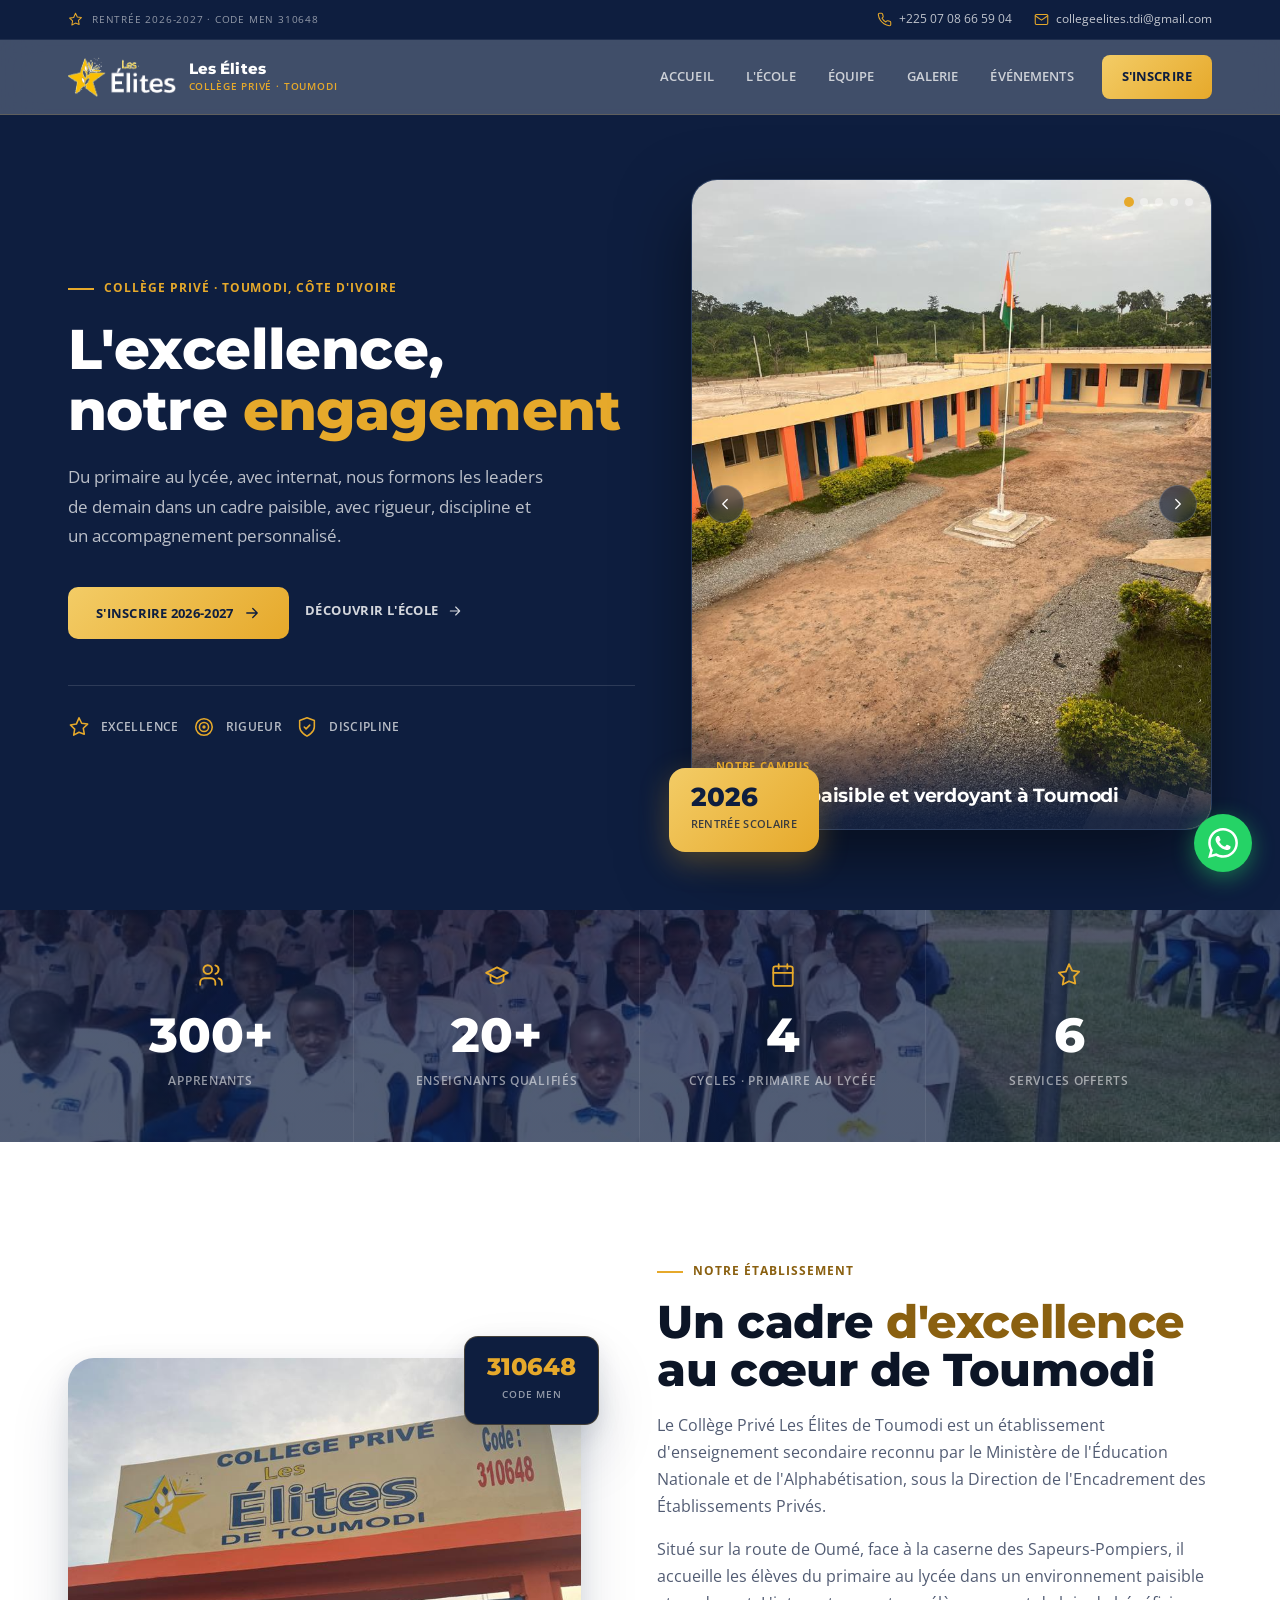
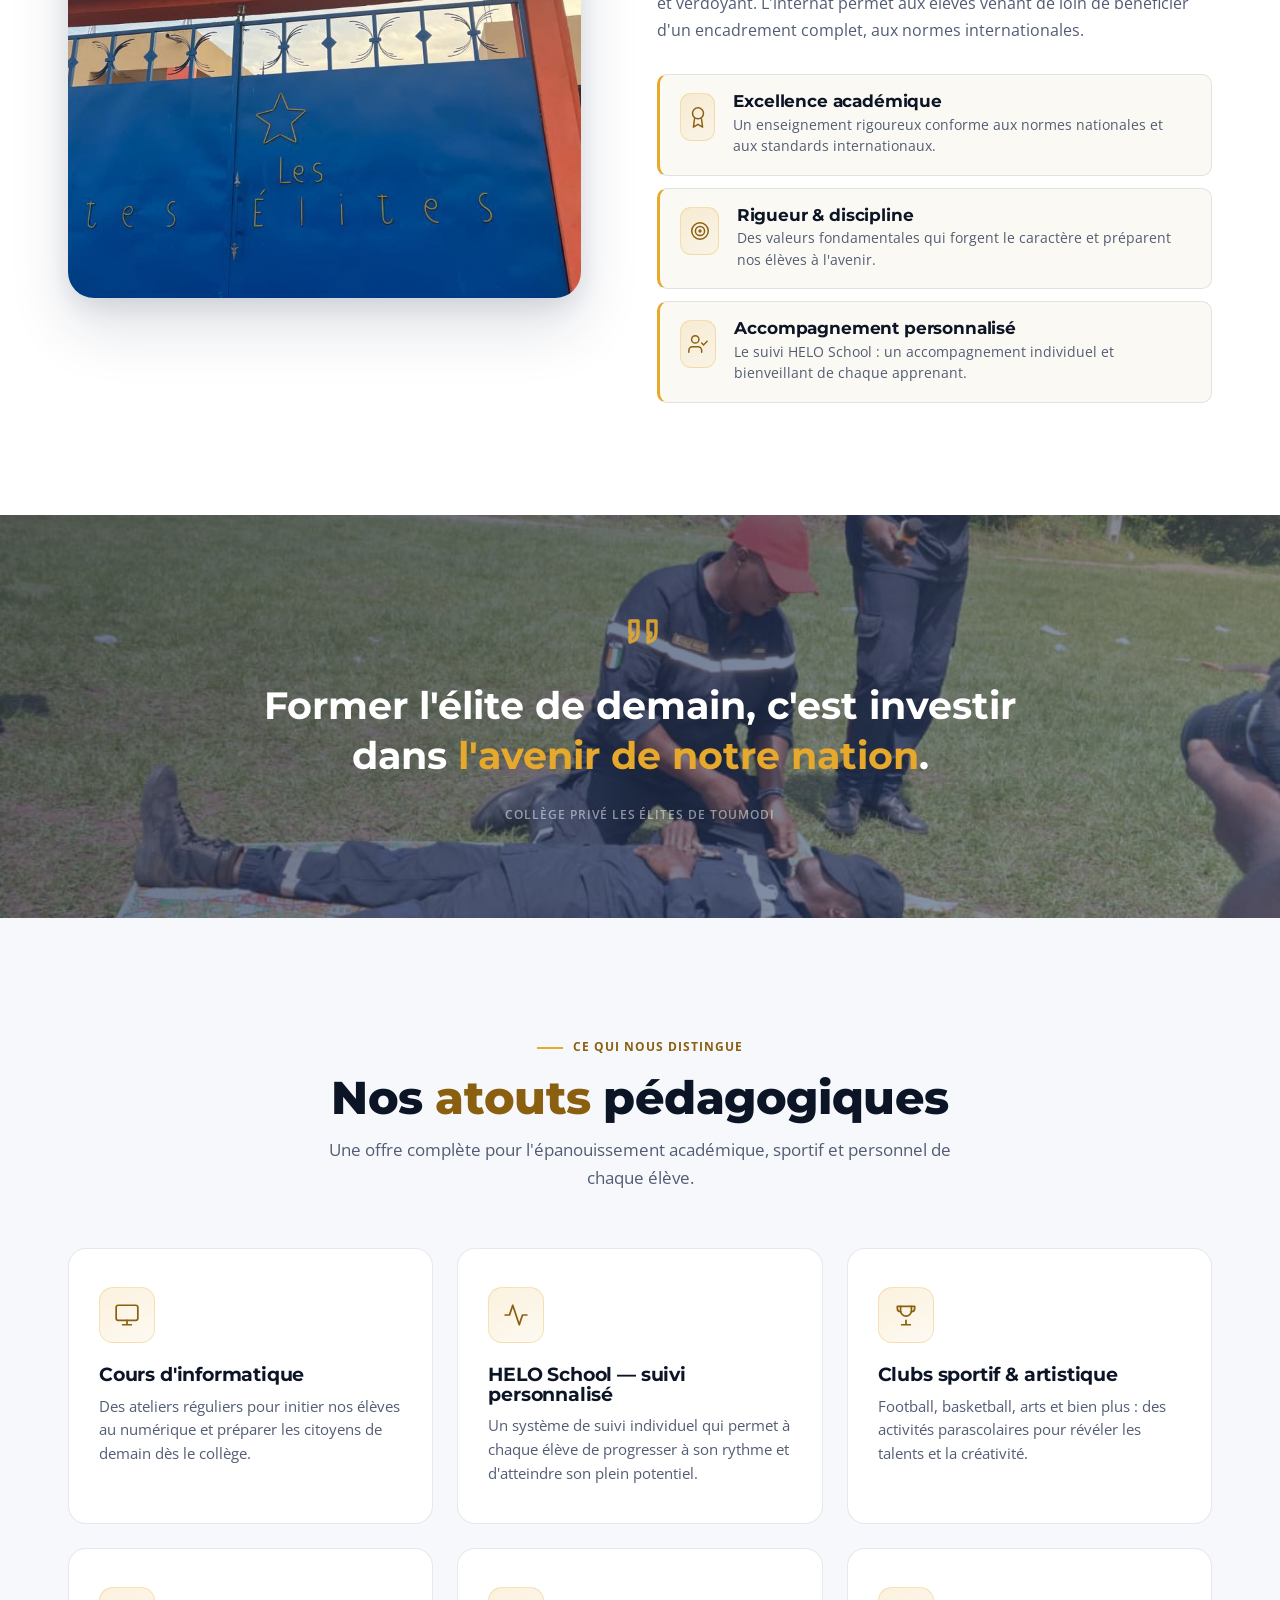
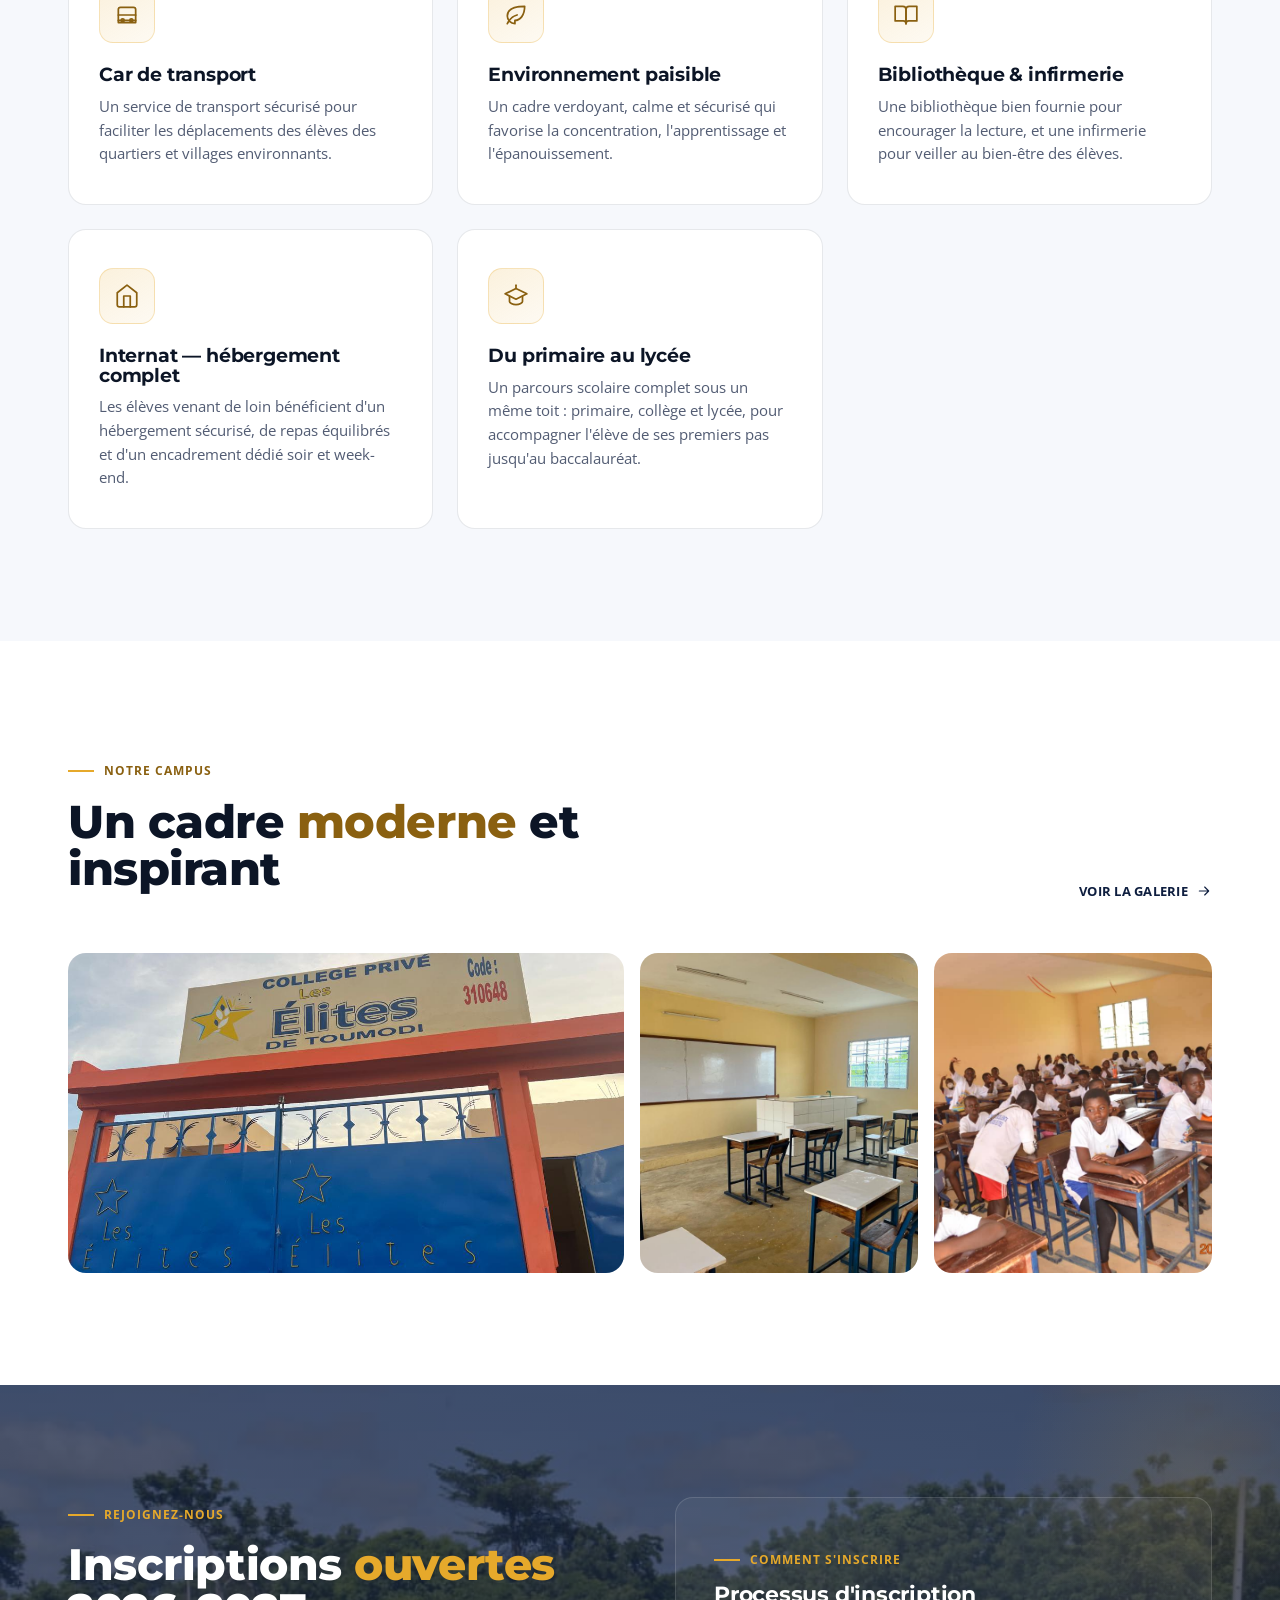
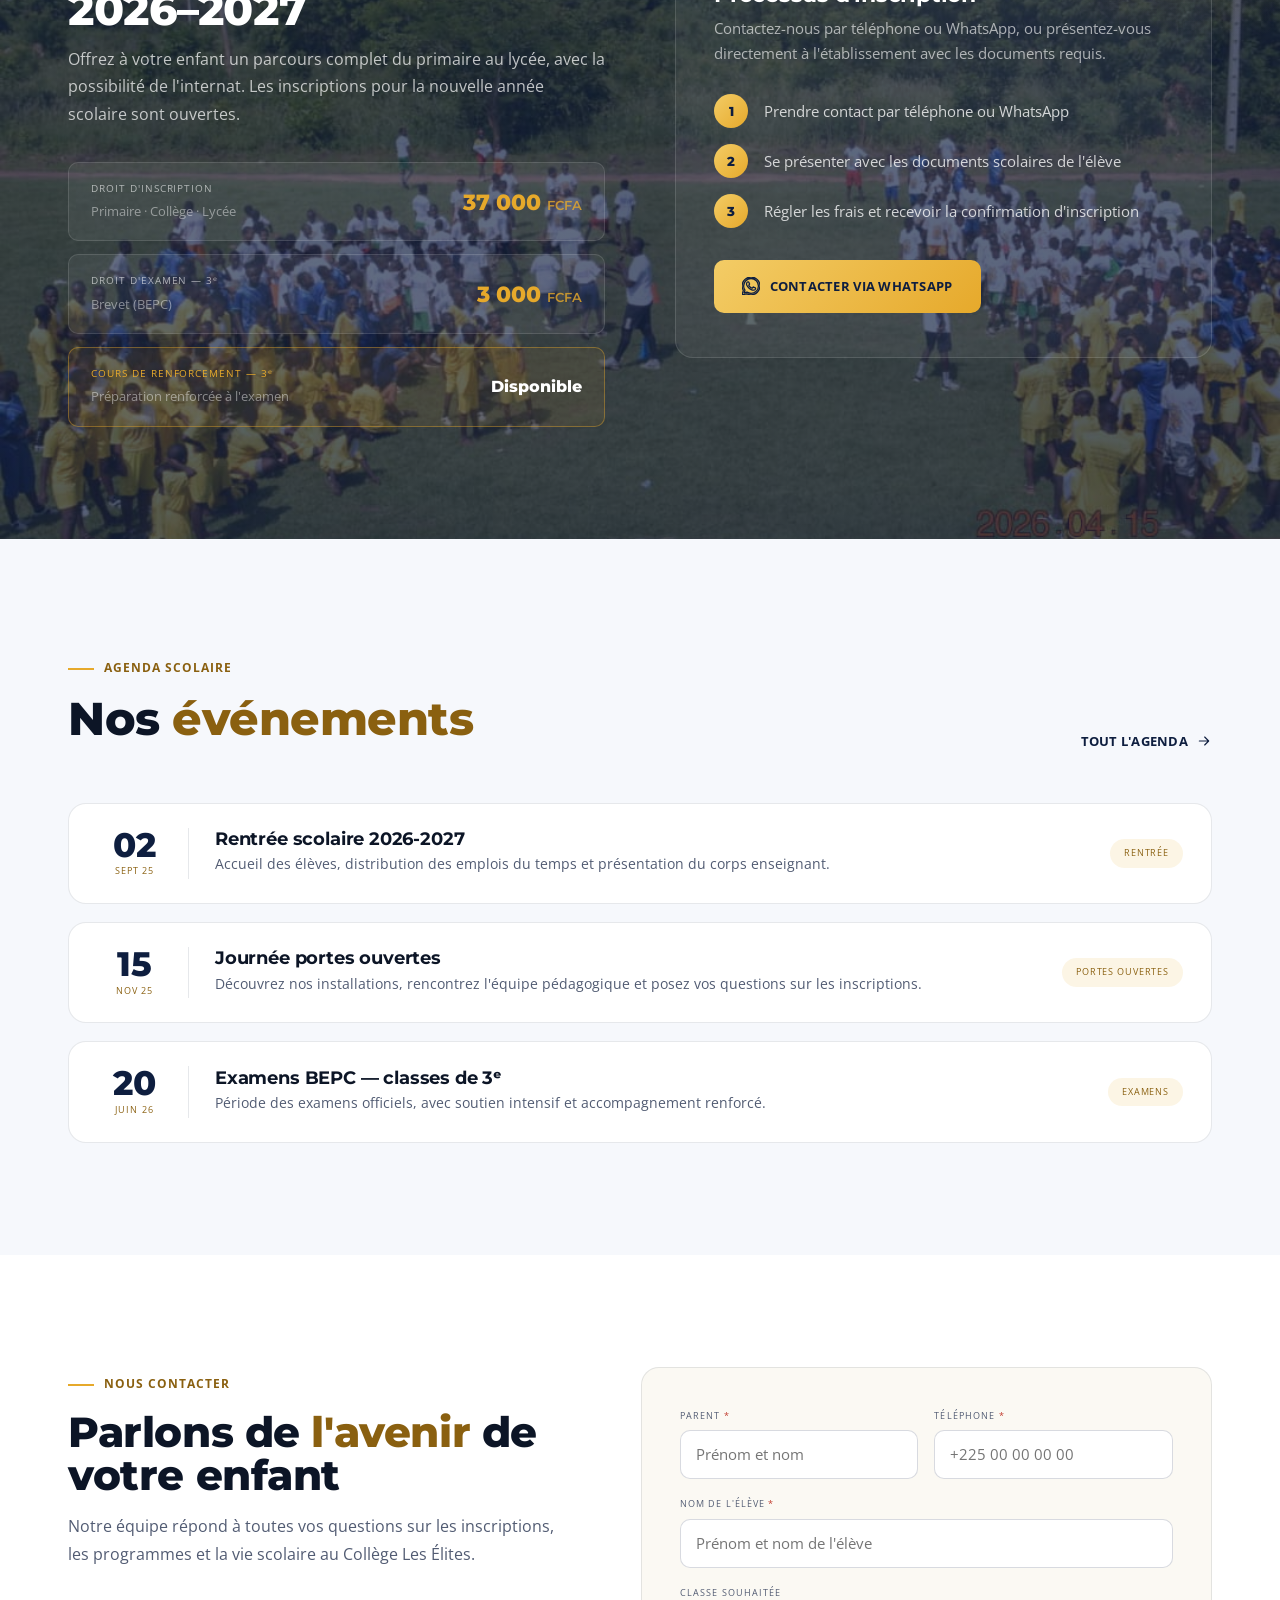
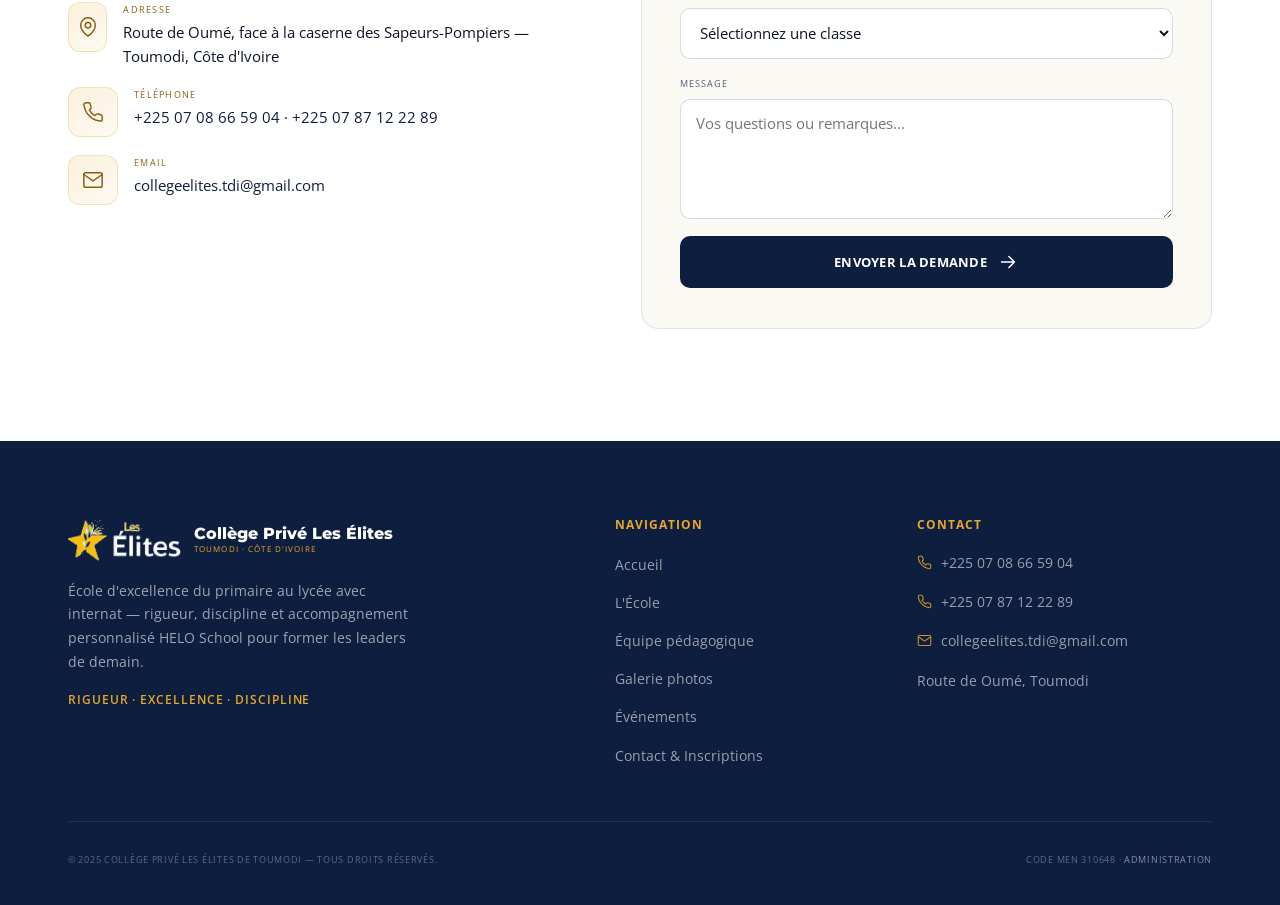
==== commit ef372843: "Photos réelles en fond de sections + bandeaux photo entre pages - Overlay page-banner réduit de 88% " ====
--- a/index.html
+++ b/index.html
@@ -147,7 +147,7 @@
 </section>
 
 <!-- ══ Stats ══ -->
-<div class="stats">
+<div class="stats has-photo" style="--sp-img:url('img/bg-eleves.jpeg')"  >
   <div class="stats-in">
     <div class="stat rv">
       <svg class="ic" viewBox="0 0 24 24"><path d="M16 21v-2a4 4 0 0 0-4-4H6a4 4 0 0 0-4 4v2"/><circle cx="9" cy="7" r="4"/><path d="M22 21v-2a4 4 0 0 0-3-3.87M16 3.13a4 4 0 0 1 0 7.75"/></svg>
@@ -177,7 +177,7 @@
   <div class="inner">
     <div class="about-grid">
       <div class="about-media rv">
-        <div class="frame"><img src="img/image-cours.jpeg" alt="Campus du Collège Les Élites de Toumodi"></div>
+        <div class="frame"><img src="img/bg-facade.jpeg" alt="Façade du Collège Les Élites de Toumodi"></div>
         <div class="accent"></div>
         <div class="about-tag"><strong>310648</strong><span>Code MEN</span></div>
       </div>
@@ -206,7 +206,7 @@
 </section>
 
 <!-- ══ Mission ══ -->
-<section class="mission">
+<section class="mission has-photo" style="--sp-img:url('img/bg-civisme2.jpeg')"  >
   <div class="mission-in rv">
     <svg class="ic quote-mark" viewBox="0 0 24 24" fill="currentColor" stroke="none"><path d="M7 7h4v6c0 2.5-1.5 4-4 4.5V15c1-.3 1.5-1 1.5-2H7V7zm9 0h4v6c0 2.5-1.5 4-4 4.5V15c1-.3 1.5-1 1.5-2H16V7z"/></svg>
     <blockquote>Former l'élite de demain, c'est investir dans <em>l'avenir de notre nation</em>.</blockquote>
@@ -286,7 +286,7 @@
 </section>
 
 <!-- ══ Admissions ══ -->
-<section id="admissions" class="sec adm">
+<section id="admissions" class="sec adm has-photo" style="--sp-img:url('img/bg-vie1.jpeg')"  >
   <div class="inner adm-in">
     <div class="adm-text rv">
       <span class="eyebrow" style="color:var(--gold)">Rejoignez-nous</span>
--- a/shared.css
+++ b/shared.css
@@ -382,8 +382,42 @@
 .page-banner h1 { font-size: clamp(2.1rem,4.4vw,3.5rem); font-weight: 800; color: #fff; text-transform: uppercase; margin-top: 14px; position: relative; z-index: 1; }
 .page-banner h1 em { color: var(--gold); }
 .page-banner p { color: rgba(255,255,255,.64); margin-top: 14px; max-width: 520px; position: relative; z-index: 1; }
-.page-banner.has-photo { background: linear-gradient(125deg, rgba(14,30,63,.88) 0%, rgba(30,58,107,.74) 58%, rgba(14,30,63,.86) 100%), var(--pb-img, var(--navy)) center/cover no-repeat; }
+/* ── Page banners avec fond photo (overlay plus léger = photo visible) ── */
+.page-banner.has-photo { background: linear-gradient(125deg, rgba(14,30,63,.62) 0%, rgba(30,58,107,.48) 50%, rgba(14,30,63,.60) 100%), var(--pb-img, var(--navy)) center/cover no-repeat; }
 .page-banner.has-photo .inner { position: relative; z-index: 1; }
+
+/* ── Sections avec fond photo (stats, mission, admissions) ── */
+.stats.has-photo { background: linear-gradient(rgba(14,30,63,.72), rgba(14,30,63,.72)), var(--sp-img) center/cover no-repeat; }
+.mission.has-photo { background: linear-gradient(135deg, rgba(14,30,63,.65) 0%, rgba(30,58,107,.50) 100%), var(--sp-img) center/cover no-repeat; }
+.adm.has-photo { background: linear-gradient(135deg, rgba(14,30,63,.68) 0%, rgba(14,30,63,.72) 100%), var(--sp-img) center/cover no-repeat; }
+.events-dark-photo { background: linear-gradient(rgba(14,30,63,.70), rgba(14,30,63,.70)), var(--sp-img) center/cover no-repeat; }
+.events-dark-photo h2 { color: #fff; }
+.events-dark-photo .eyebrow { color: var(--gold); }
+.events-dark-photo .eyebrow::before { background: var(--gold); }
+
+/* ── Bandeau photo entre sections (effet parallax visuel) ── */
+.photo-band {
+  width: 100%; height: 320px;
+  background: linear-gradient(rgba(14,30,63,.52), rgba(14,30,63,.52)), var(--pb2-img) center/cover no-repeat;
+  position: relative; overflow: hidden;
+  display: flex; align-items: center; justify-content: center;
+}
+@media (hover: hover) {
+  .photo-band { background-attachment: fixed; }
+}
+.photo-band-caption {
+  text-align: center; padding: 0 24px;
+  position: relative; z-index: 1;
+}
+.photo-band-caption span {
+  display: block; font-family: var(--lbl); font-size: .72rem; letter-spacing: .14em;
+  text-transform: uppercase; color: var(--gold); margin-bottom: 10px;
+}
+.photo-band-caption p {
+  font-family: var(--disp); font-size: clamp(1.3rem,2.6vw,2rem); font-weight: 700;
+  color: #fff; max-width: 640px; line-height: 1.3;
+}
+@media(max-width:600px) { .photo-band { height: 200px; } }
 
 /* ── Breadcrumb ── */
 .breadcrumb { background: var(--cream); border-bottom: 1px solid var(--line); }
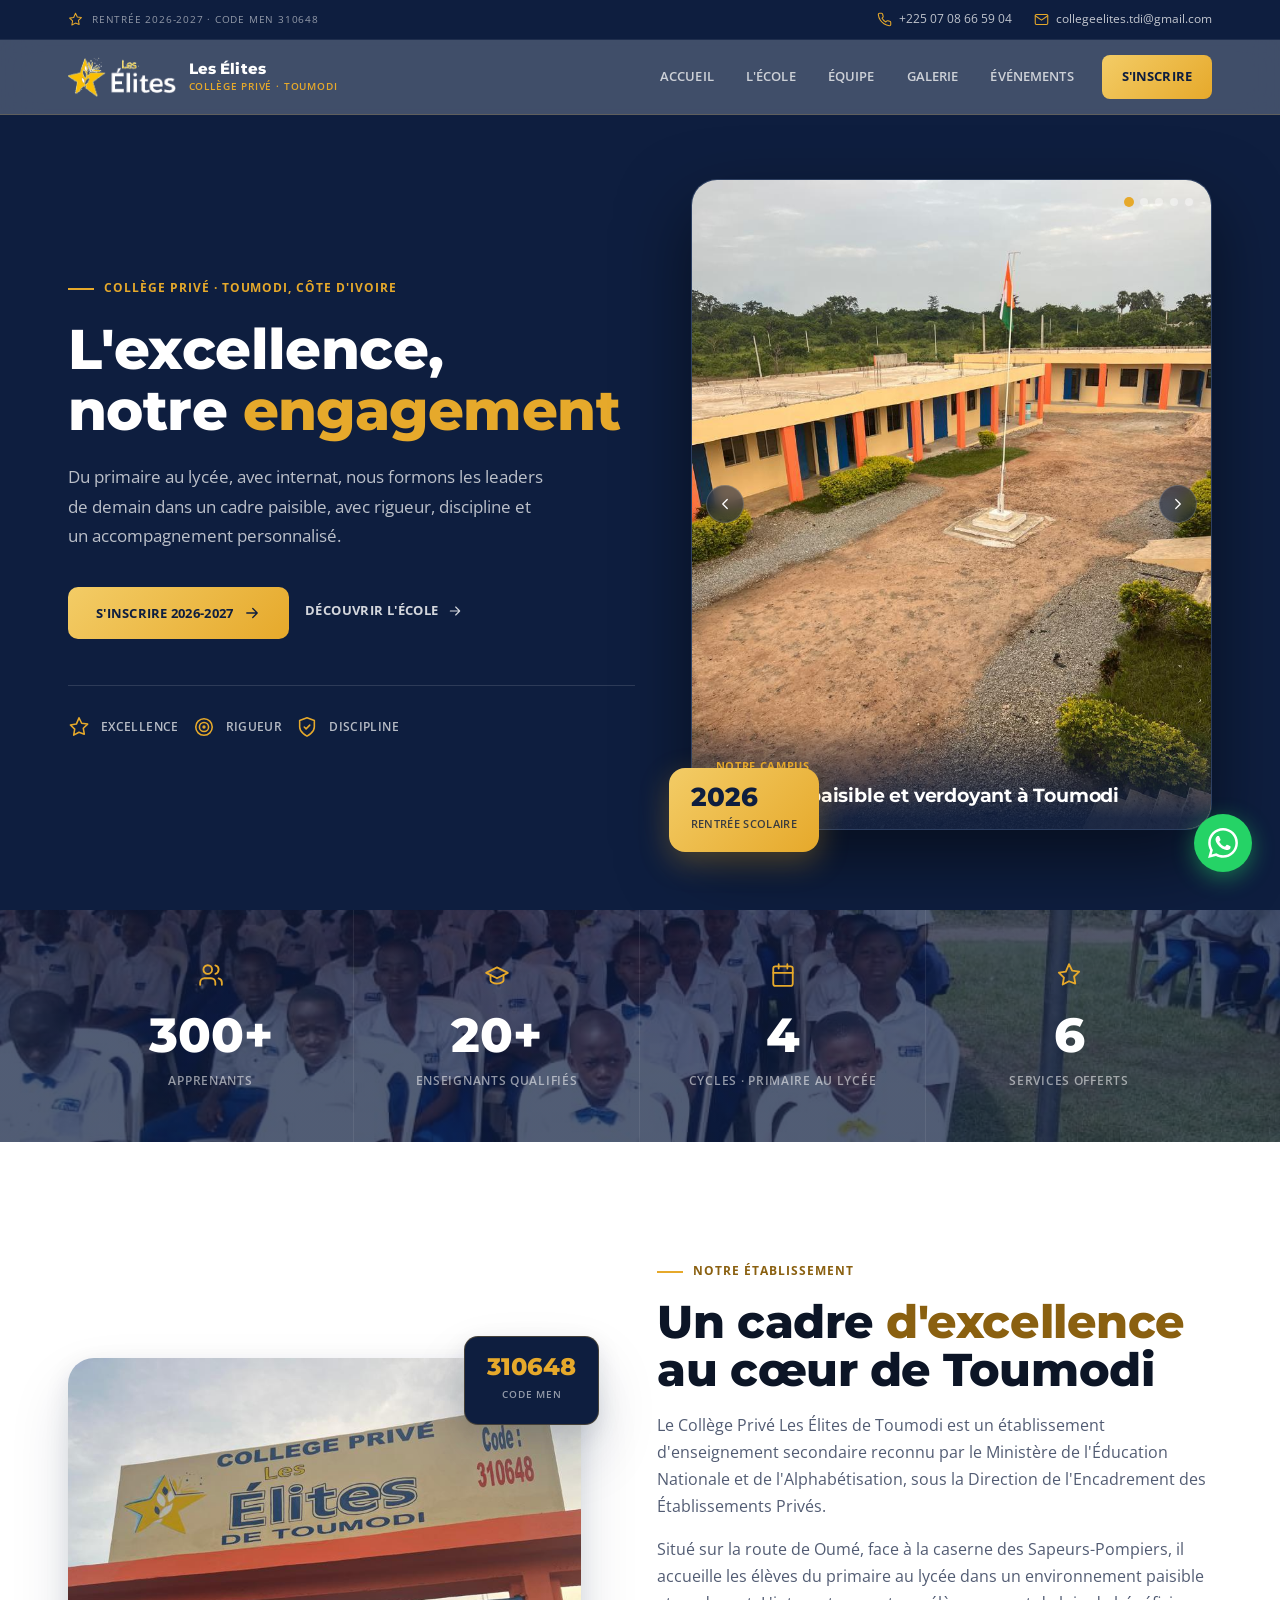
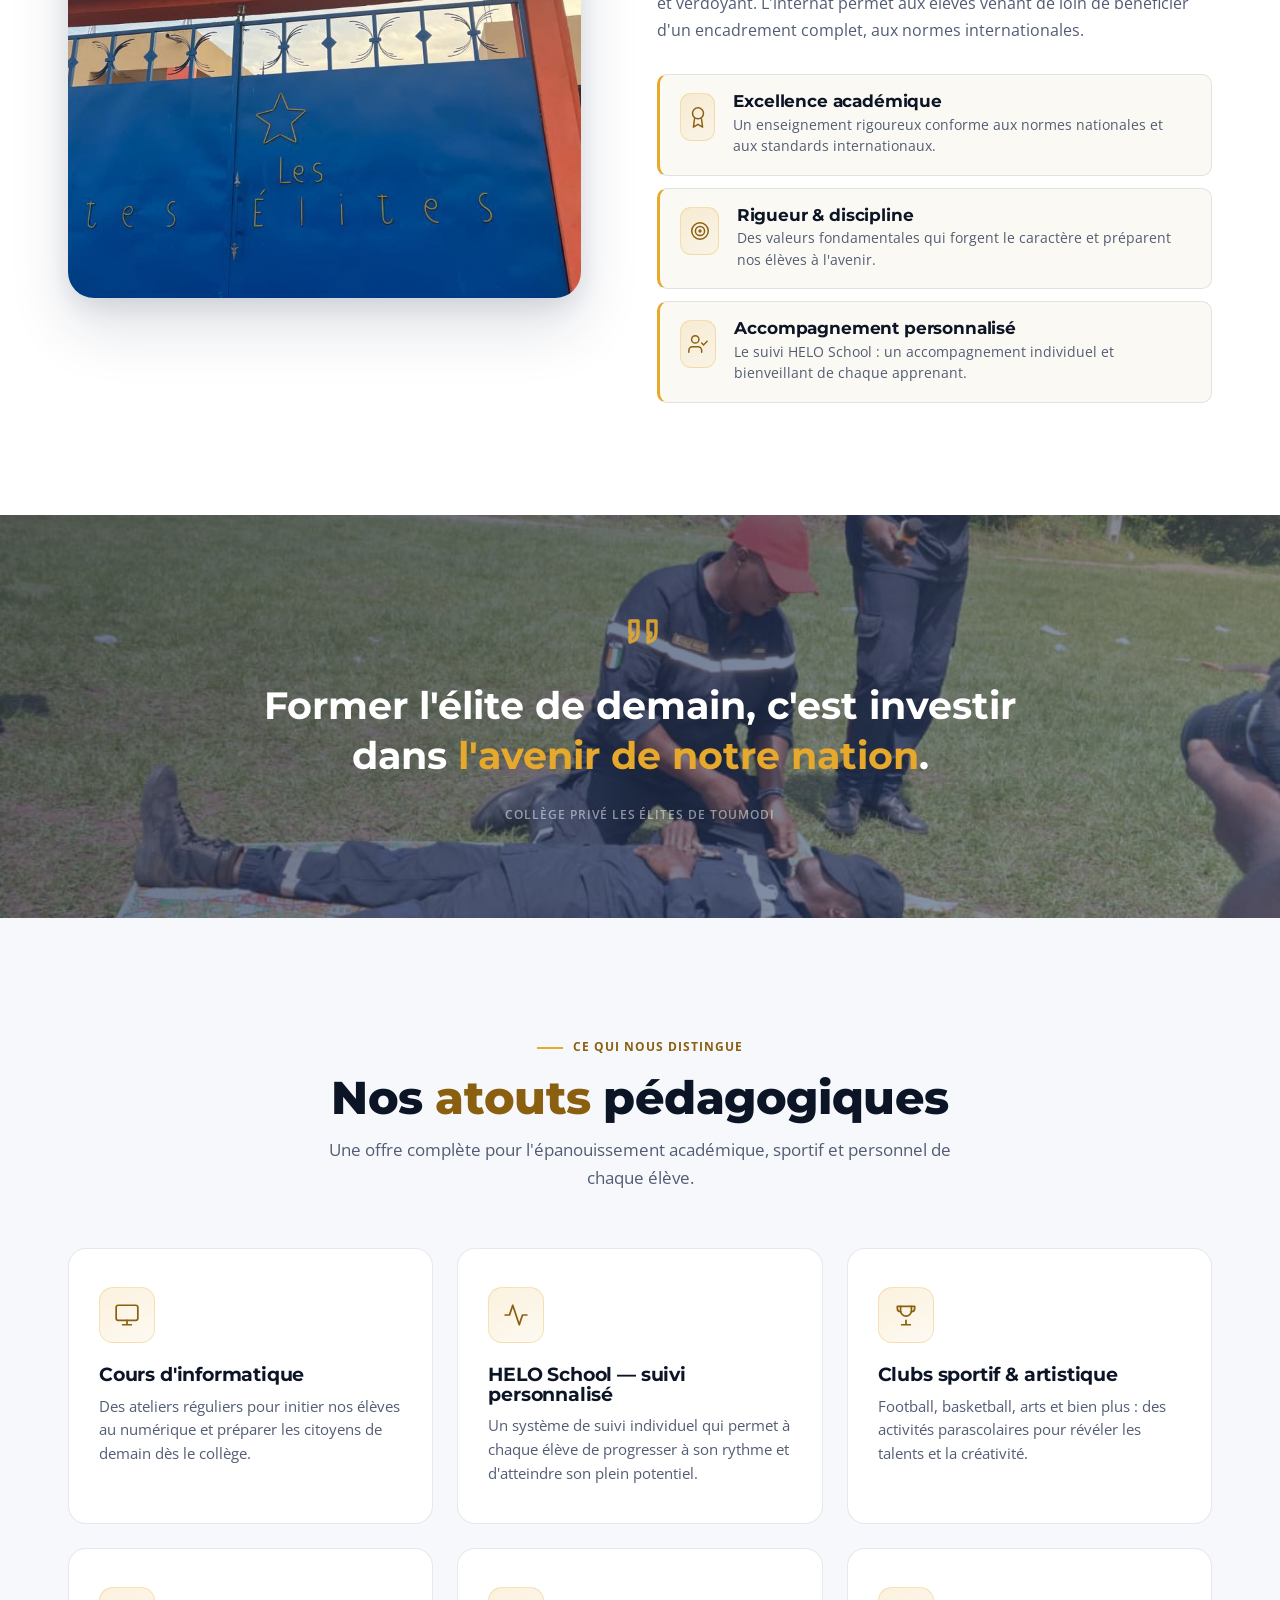
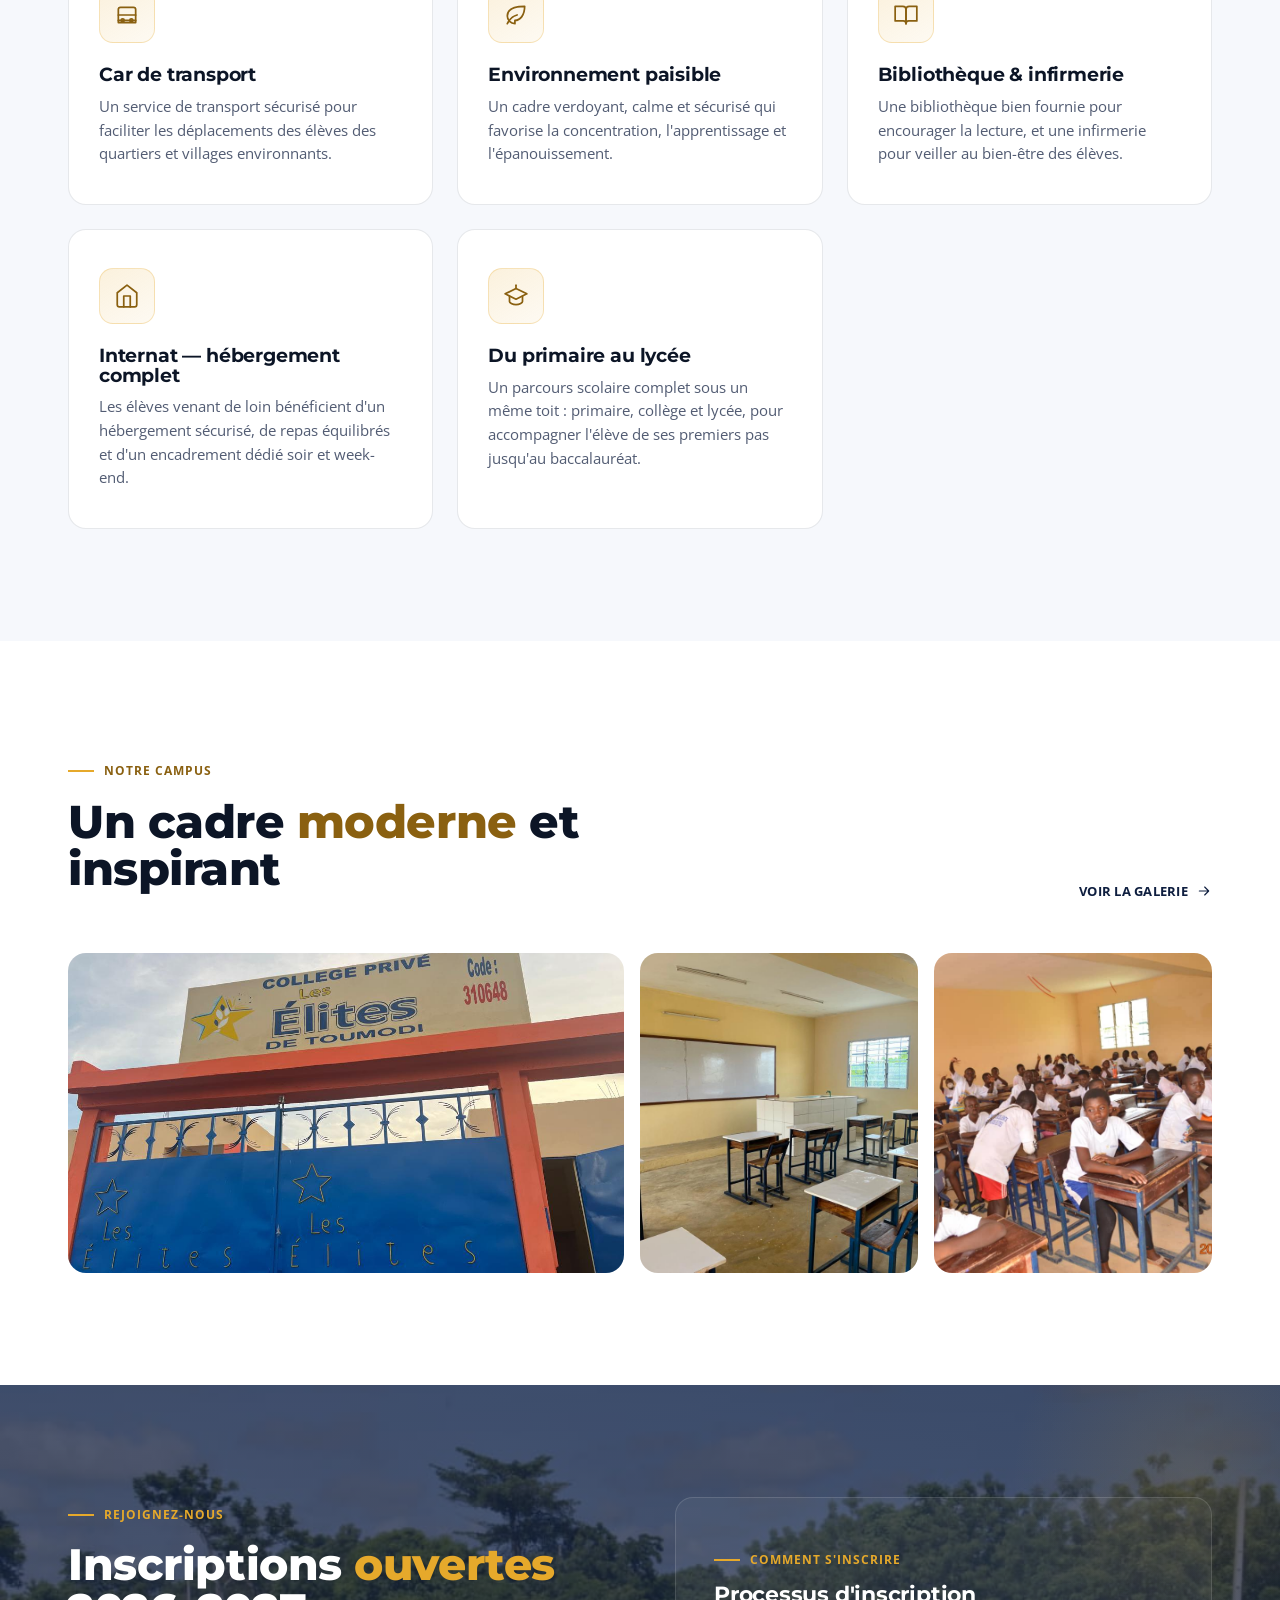
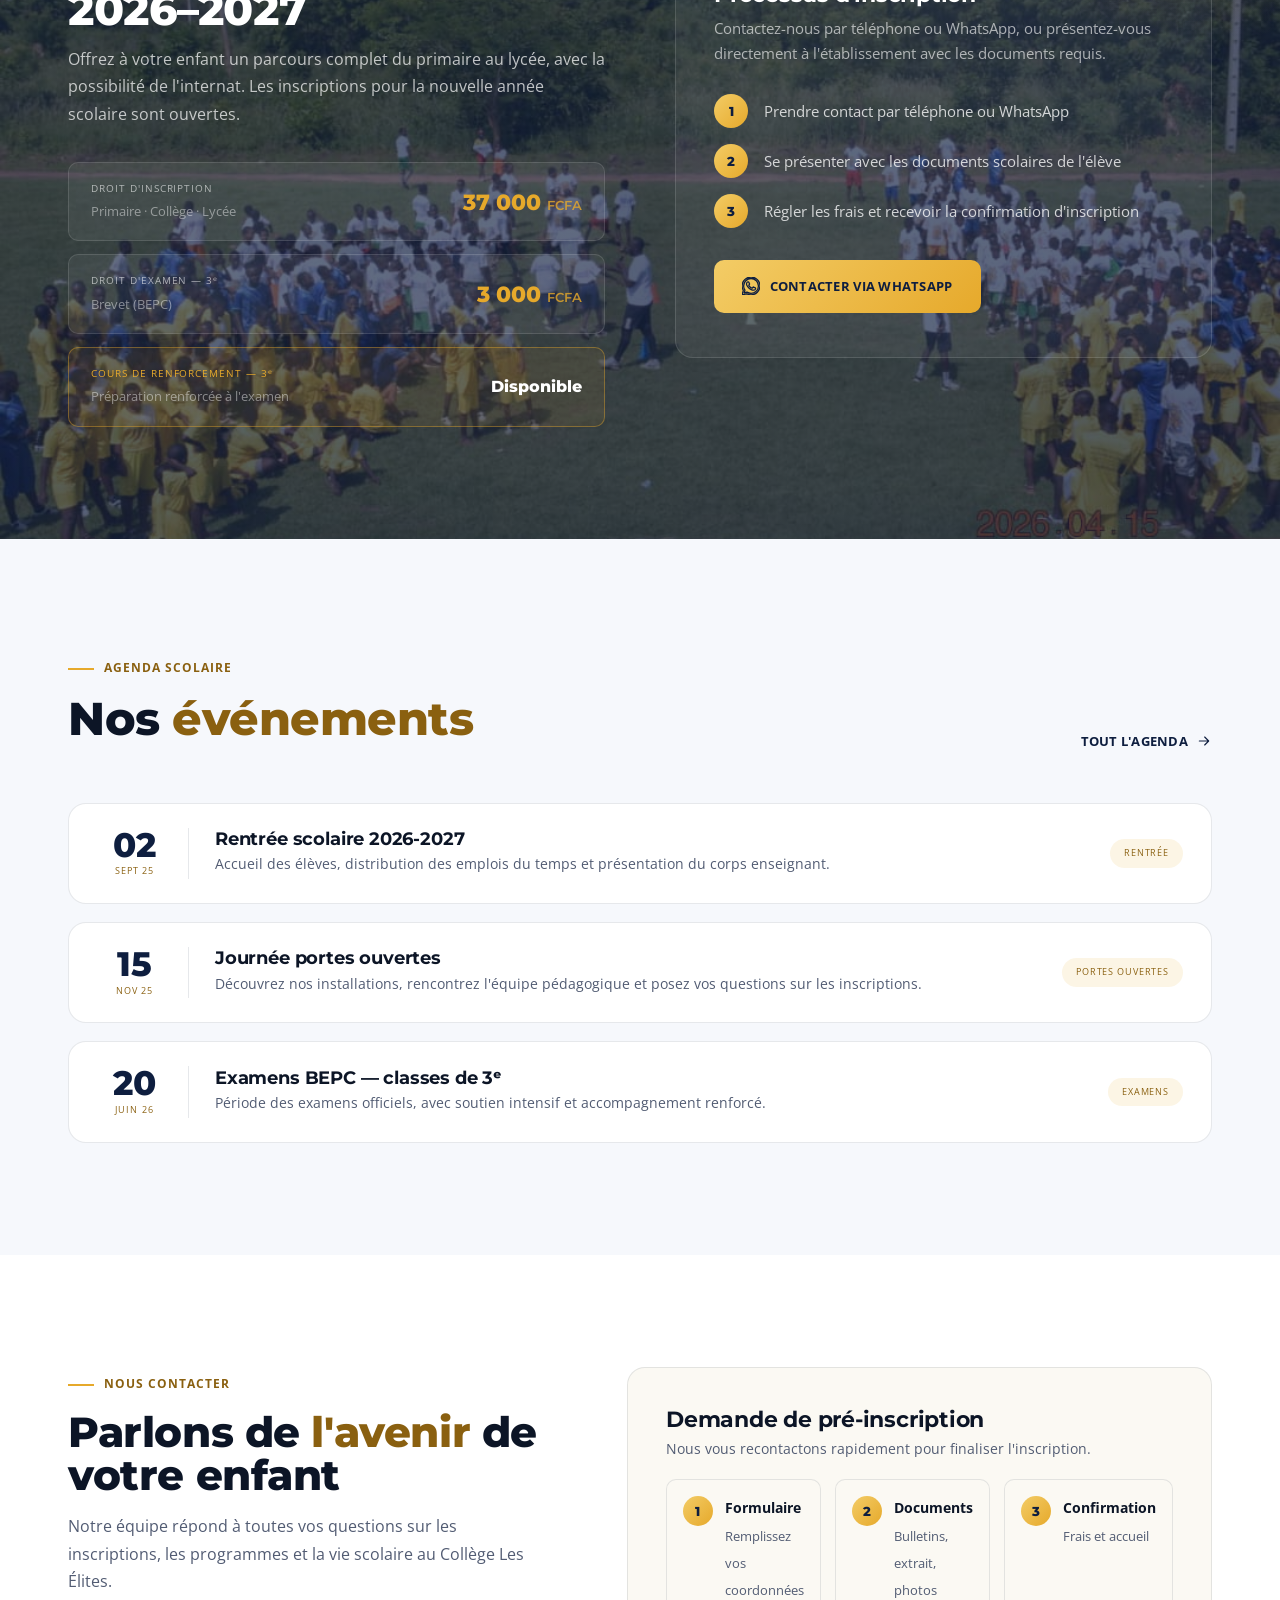
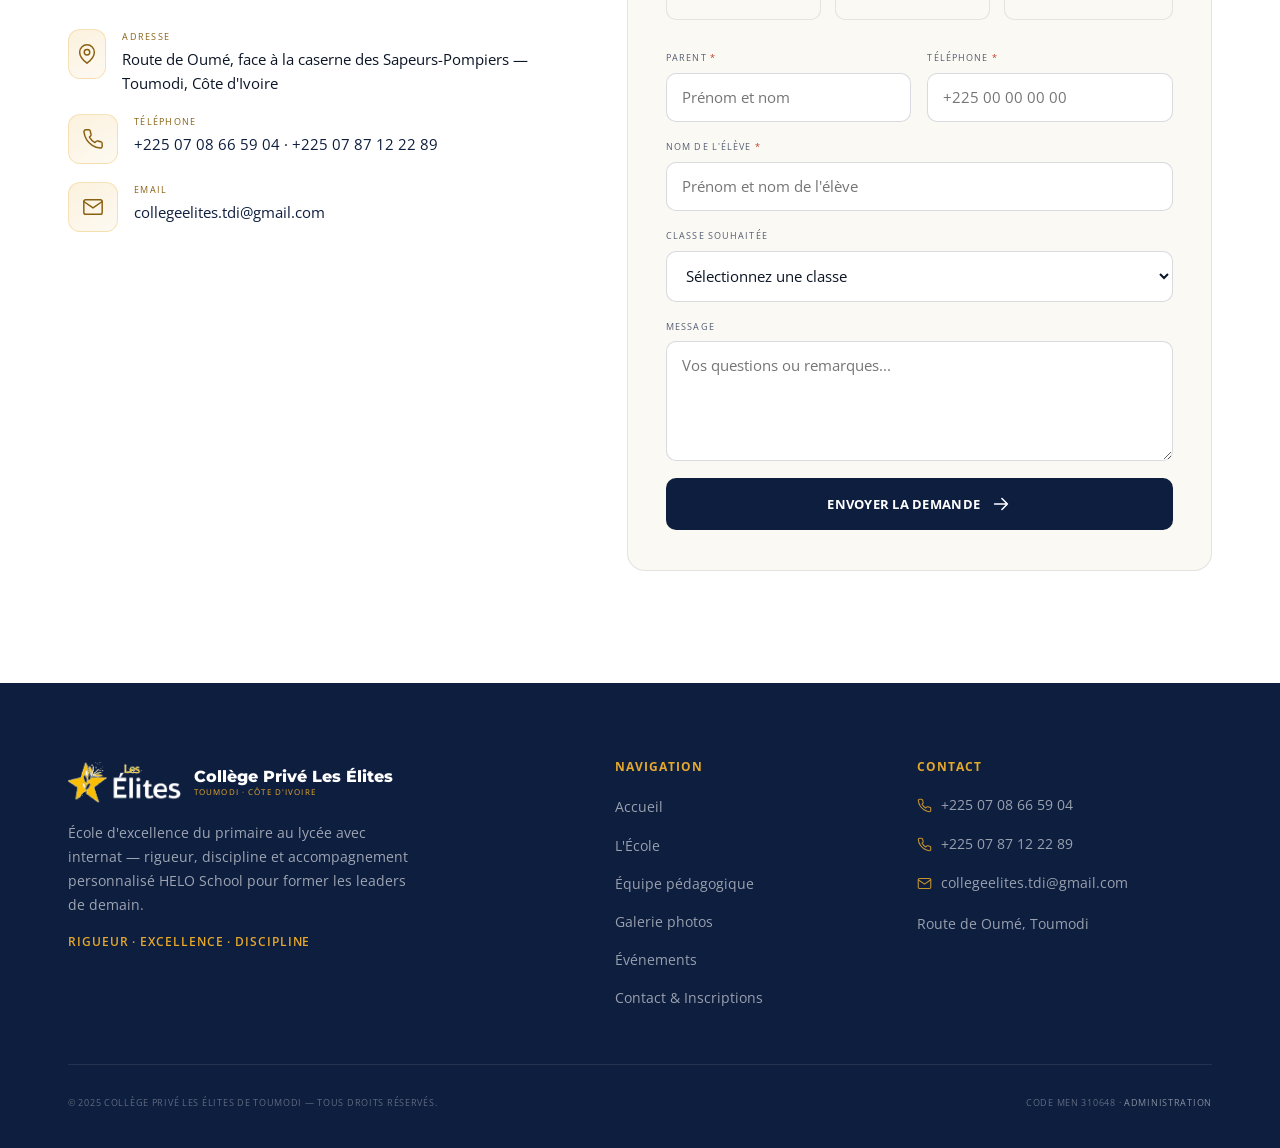
==== commit 854fae8b: "Ajout insc-steps au formulaire contact de l'accueil (index.html) Co-Authored-By: Claude Sonnet 4.6 <" ====
--- a/index.html
+++ b/index.html
@@ -369,6 +369,13 @@
         </div>
       </div>
       <div class="form-card rv d2">
+        <h2 style="font-size:1.4rem;margin-bottom:6px">Demande de pré-inscription</h2>
+        <p style="color:var(--muted);font-size:.88rem;margin-bottom:18px">Nous vous recontactons rapidement pour finaliser l'inscription.</p>
+        <div class="insc-steps">
+          <div class="insc-step"><span class="step-n">1</span><div><strong>Formulaire</strong><span>Remplissez vos coordonnées</span></div></div>
+          <div class="insc-step"><span class="step-n">2</span><div><strong>Documents</strong><span>Bulletins, extrait, photos</span></div></div>
+          <div class="insc-step"><span class="step-n">3</span><div><strong>Confirmation</strong><span>Frais et accueil</span></div></div>
+        </div>
         <form class="contact-form" novalidate>
           <div class="form-row">
             <div class="field"><label for="pn">Parent <span class="req">*</span></label><input id="pn" type="text" placeholder="Prénom et nom" required></div>
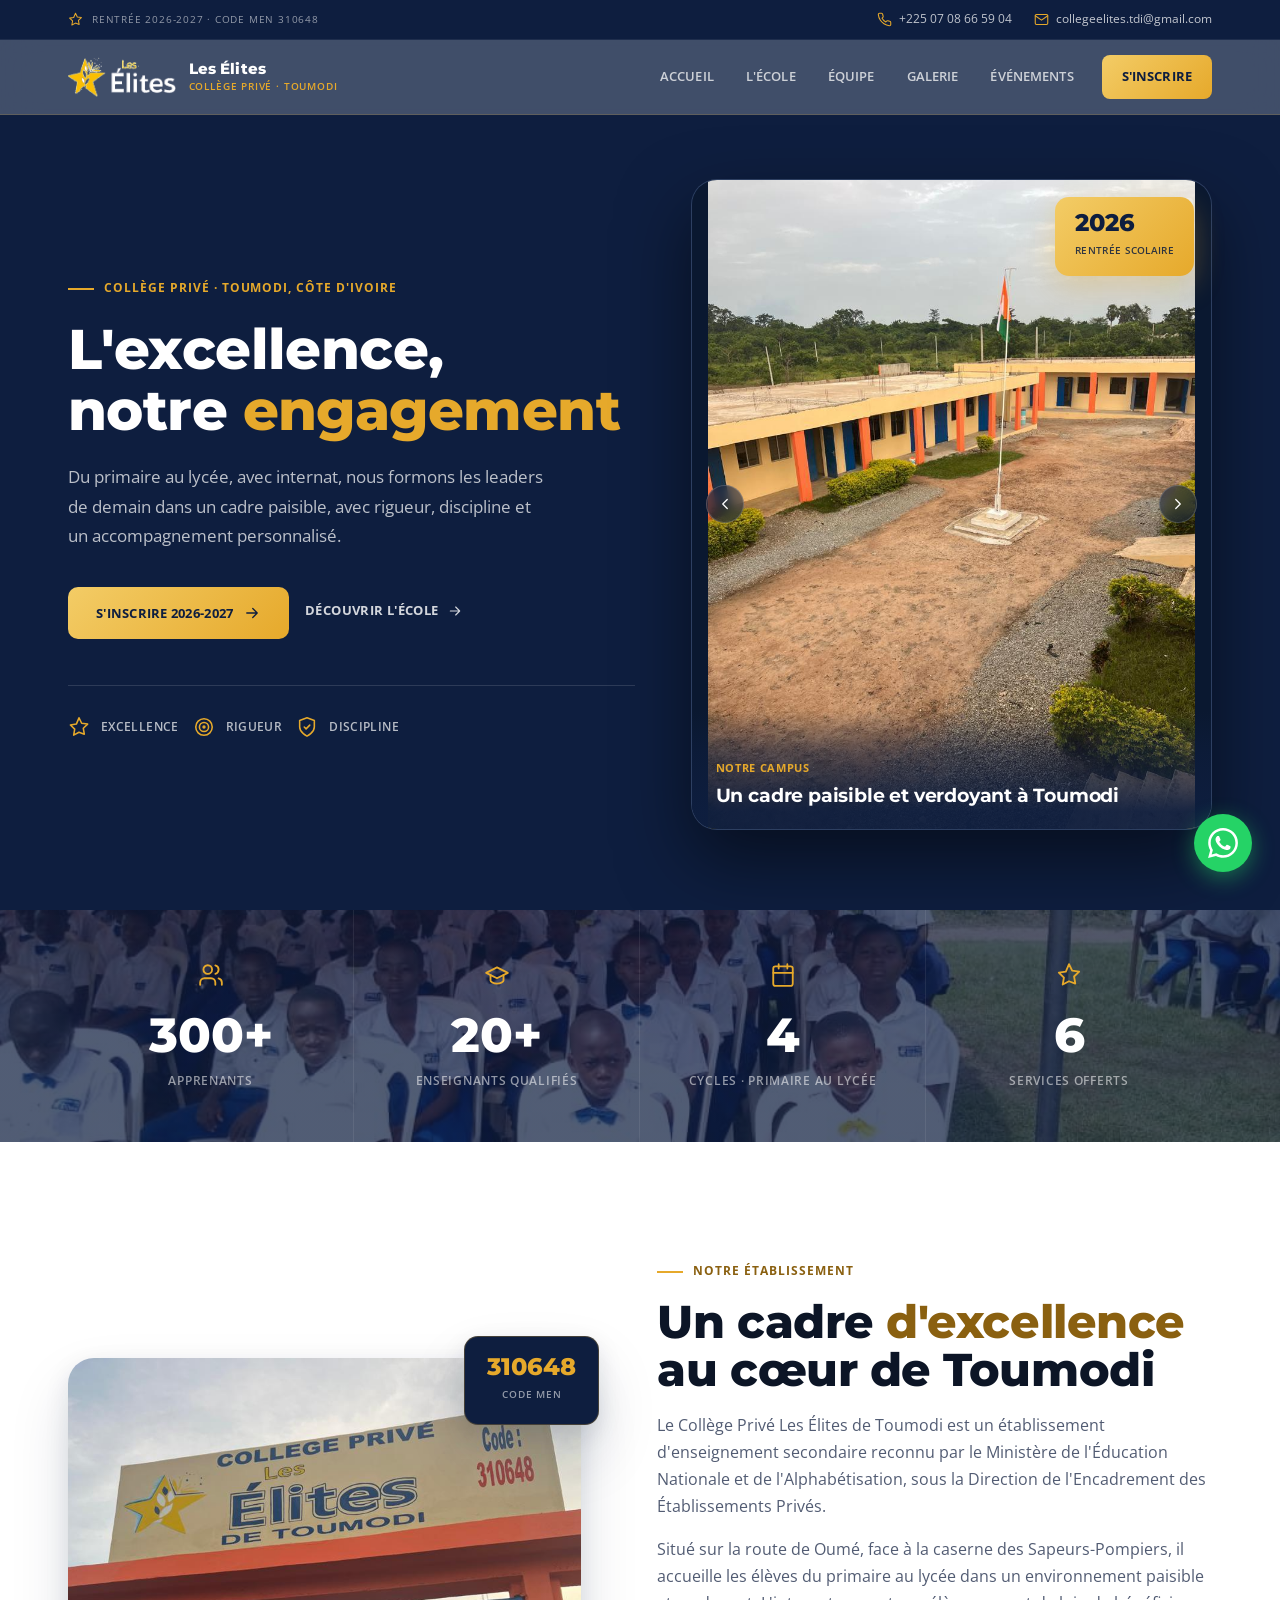
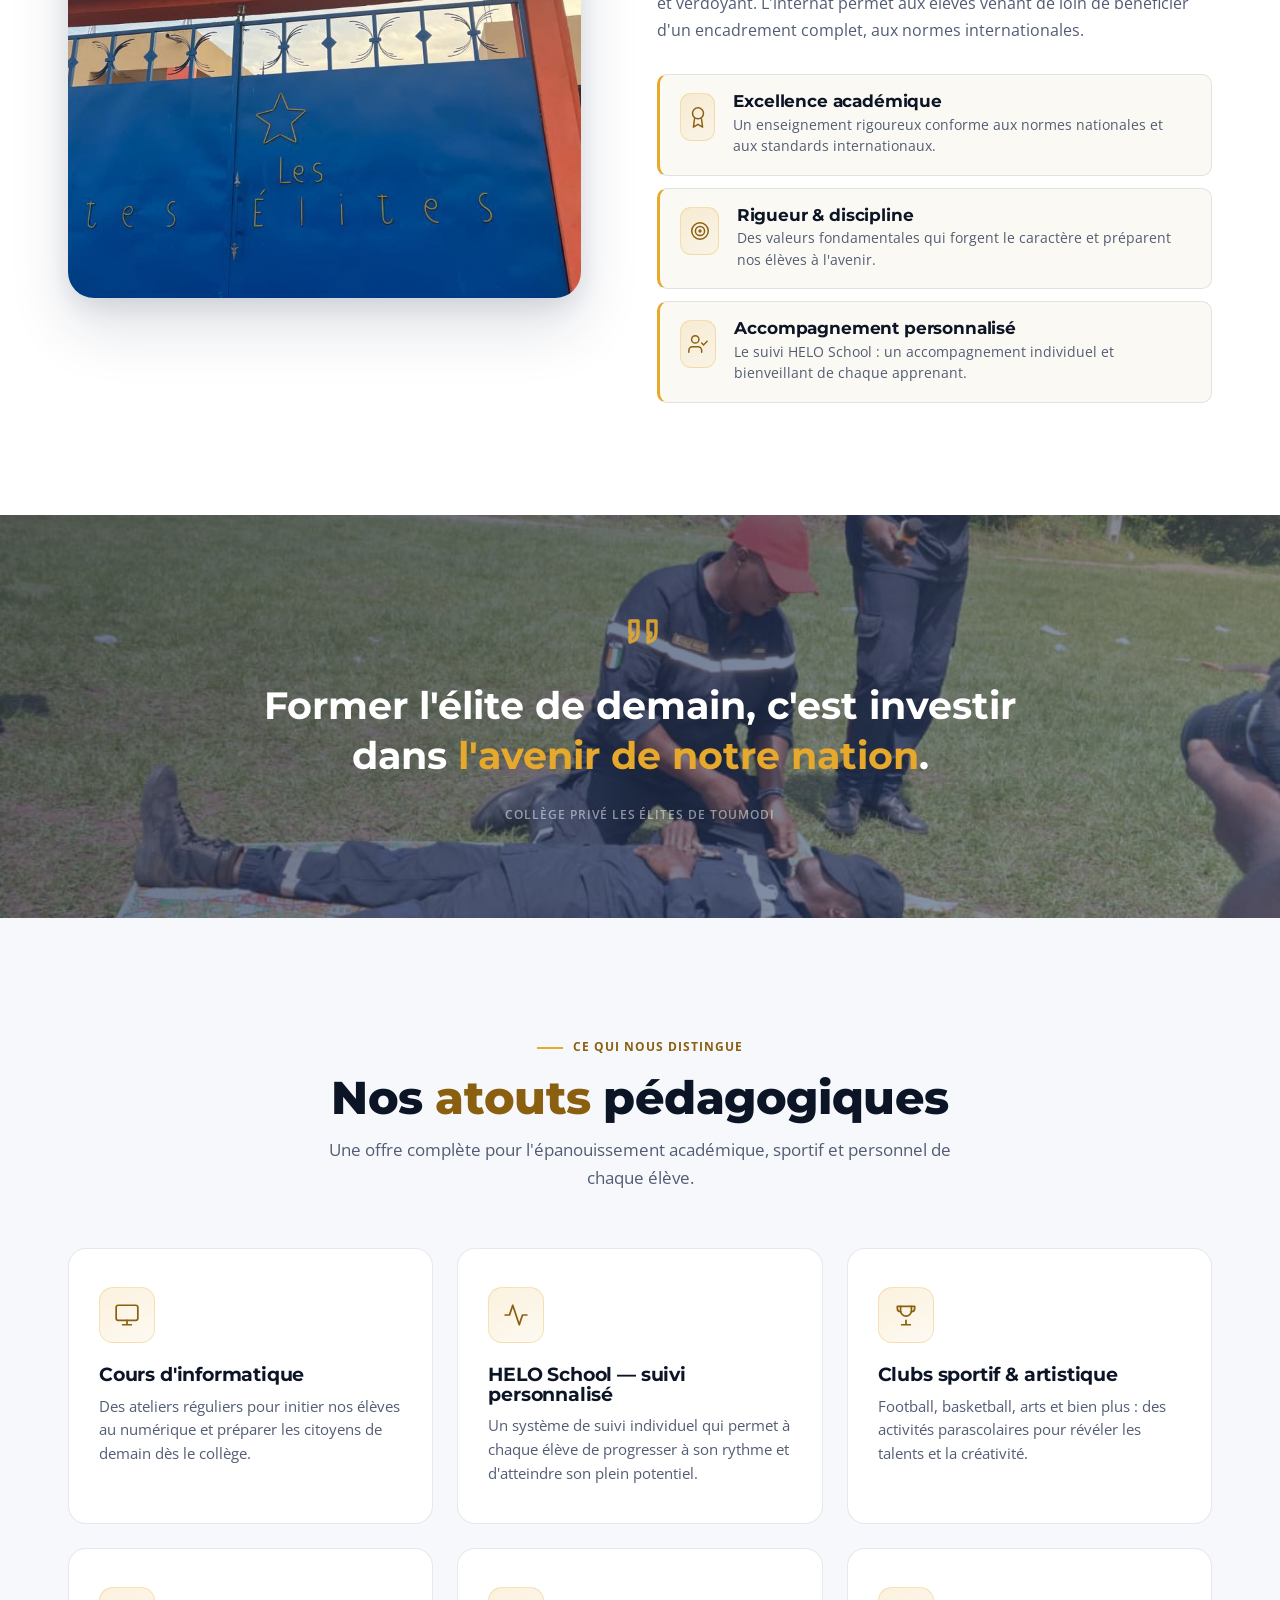
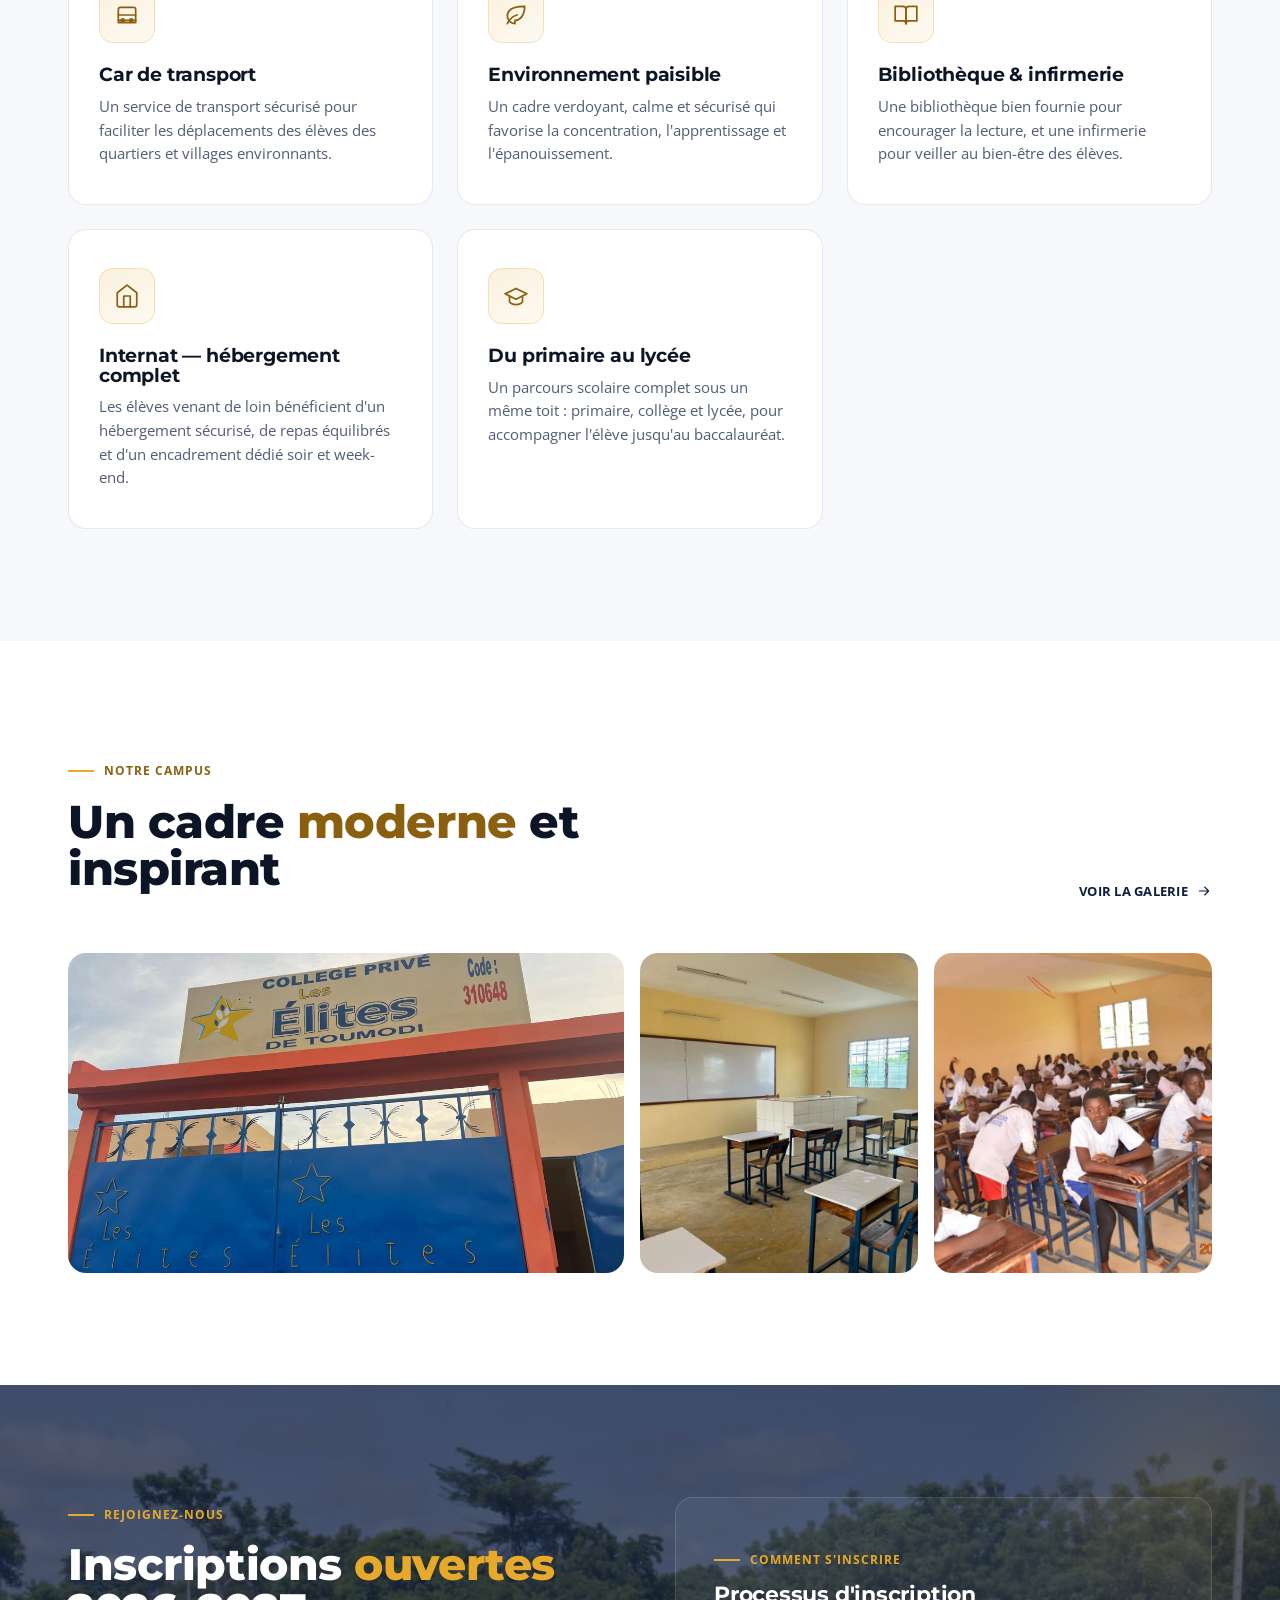
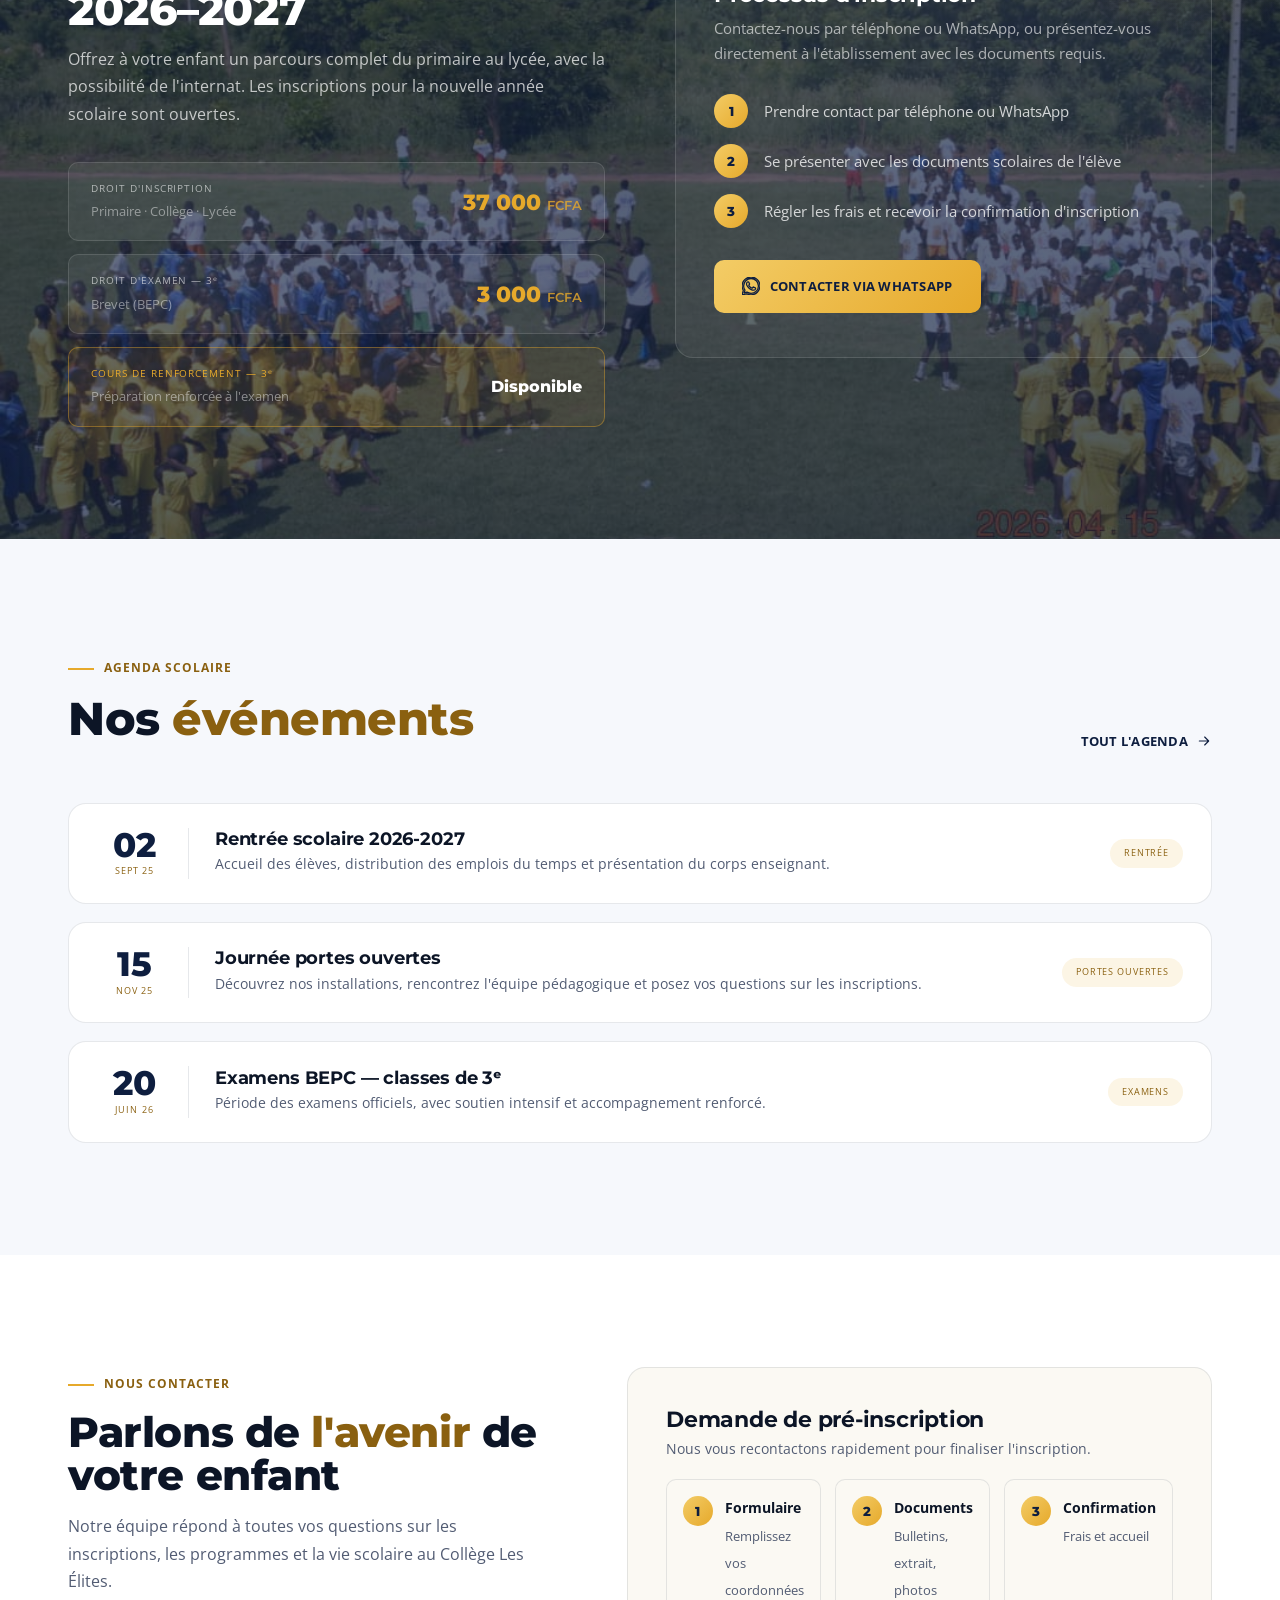
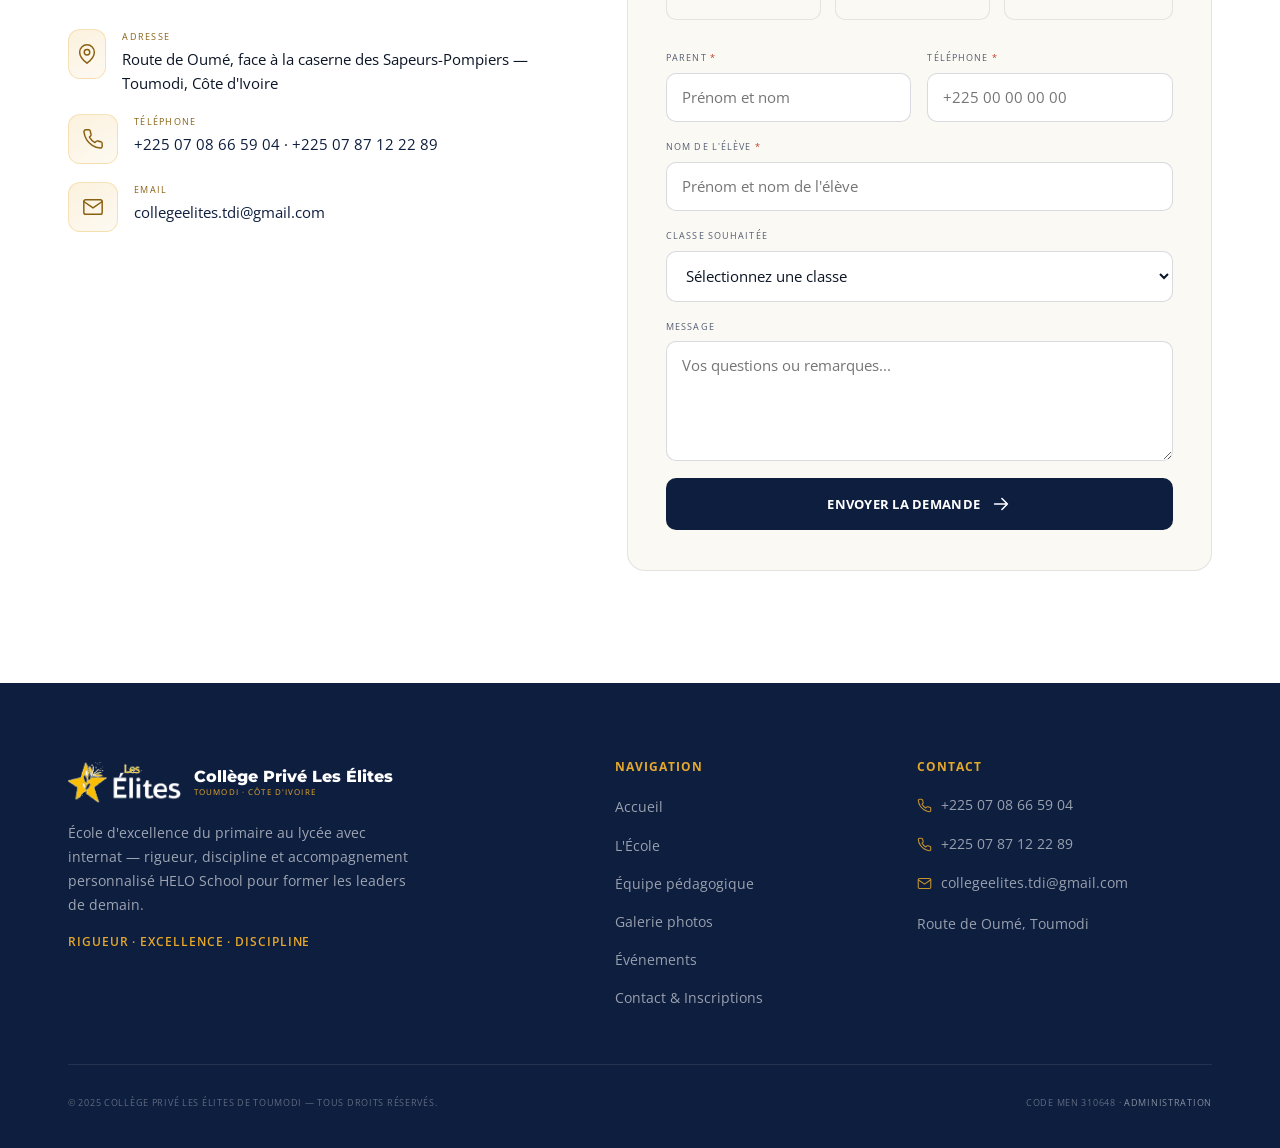
==== commit 14144d5b: "CMS complet : formulaires Formspree + panneau Nos atouts avec picker d'icônes - index.html & contact" ====
--- a/index.html
+++ b/index.html
@@ -1,4 +1,4 @@
-<!doctype html>
+﻿<!doctype html>
 <html lang="fr">
 <head>
 <meta charset="UTF-8">
@@ -26,7 +26,7 @@
 <link rel="preconnect" href="https://fonts.gstatic.com" crossorigin>
 <link rel="stylesheet" href="shared.css">
 <script type="application/ld+json">
-{"@context":"https://schema.org","@type":"School","name":"Collège Privé Les Élites de Toumodi","alternateName":"Les Élites de Toumodi","description":"Établissement privé d'excellence du primaire au lycée avec internat, rigueur, discipline et accompagnement personnalisé HELO School. Code MEN 310648.","url":"https://jcalixte24.github.io/elites/","address":{"@type":"PostalAddress","streetAddress":"Route de Oumé, face à la caserne des Sapeurs-Pompiers","addressLocality":"Toumodi","addressRegion":"Lacs","addressCountry":"CI"},"telephone":"+2250708665904","email":"collegeelites.tdi@gmail.com","foundingDate":"2025","identifier":"310648","hasOfferCatalog":{"@type":"OfferCatalog","name":"Niveaux scolaires","itemListElement":[{"@type":"Offer","itemOffered":{"@type":"Course","name":"Cycle primaire (CP à CM2)"}},{"@type":"Offer","itemOffered":{"@type":"Course","name":"Collège (6ᵉ à 3ᵉ)"}},{"@type":"Offer","itemOffered":{"@type":"Course","name":"Lycée (Seconde à Terminale)"}},{"@type":"Offer","itemOffered":{"@type":"Course","name":"Internat — hébergement et encadrement"}}]},"amenityFeature":[{"@type":"LocationFeatureSpecification","name":"Internat","value":true},{"@type":"LocationFeatureSpecification","name":"Transport scolaire","value":true},{"@type":"LocationFeatureSpecification","name":"Bibliothèque","value":true}]}
+{"@context":"https://schema.org","@type":"School","name":"Collège Privé Les Élites de Toumodi","alternateName":"Les Élites de Toumodi","description":"Établissement privé d'excellence du primaire au lycée avec internat, rigueur, discipline et accompagnement personnalisé HELO School. Code MEN 310648.","url":"https://jcalixte24.github.io/elites/","address":{"@type":"PostalAddress","streetAddress":"Route de Oumé, face à la caserne des Sapeurs-Pompiers","addressLocality":"Toumodi","addressRegion":"Lacs","addressCountry":"CI"},"telephone":"+2250711766284","email":"collegeelites.tdi@gmail.com","foundingDate":"2025","identifier":"310648","hasOfferCatalog":{"@type":"OfferCatalog","name":"Niveaux scolaires","itemListElement":[{"@type":"Offer","itemOffered":{"@type":"Course","name":"Cycle primaire (CP à CM2)"}},{"@type":"Offer","itemOffered":{"@type":"Course","name":"Collège (6ᵉ à 3ᵉ)"}},{"@type":"Offer","itemOffered":{"@type":"Course","name":"Lycée (Seconde à Terminale)"}},{"@type":"Offer","itemOffered":{"@type":"Course","name":"Internat — hébergement et encadrement"}}]},"amenityFeature":[{"@type":"LocationFeatureSpecification","name":"Internat","value":true},{"@type":"LocationFeatureSpecification","name":"Transport scolaire","value":true},{"@type":"LocationFeatureSpecification","name":"Bibliothèque","value":true}]}
 </script>
 </head>
 <body>
@@ -46,7 +46,7 @@
       Rentrée 2026-2027 · Code MEN 310648
     </span>
     <div class="topbar-contact">
-      <a href="tel:+2250708665904"><svg class="ic" viewBox="0 0 24 24"><path d="M22 16.92v3a2 2 0 0 1-2.18 2 19.79 19.79 0 0 1-8.63-3.07 19.5 19.5 0 0 1-6-6 19.79 19.79 0 0 1-3.07-8.67A2 2 0 0 1 4.11 2h3a2 2 0 0 1 2 1.72c.13.96.36 1.9.7 2.81a2 2 0 0 1-.45 2.11L8.09 9.91a16 16 0 0 0 6 6l1.27-1.27a2 2 0 0 1 2.11-.45c.91.34 1.85.57 2.81.7A2 2 0 0 1 22 16.92z"/></svg><span id="cms-tel">+225 07 08 66 59 04</span></a>
+      <a href="tel:+2250711766284"><svg class="ic" viewBox="0 0 24 24"><path d="M22 16.92v3a2 2 0 0 1-2.18 2 19.79 19.79 0 0 1-8.63-3.07 19.5 19.5 0 0 1-6-6 19.79 19.79 0 0 1-3.07-8.67A2 2 0 0 1 4.11 2h3a2 2 0 0 1 2 1.72c.13.96.36 1.9.7 2.81a2 2 0 0 1-.45 2.11L8.09 9.91a16 16 0 0 0 6 6l1.27-1.27a2 2 0 0 1 2.11-.45c.91.34 1.85.57 2.81.7A2 2 0 0 1 22 16.92z"/></svg><span id="cms-tel">+225 07 08 66 59 04</span></a>
       <a href="mailto:collegeelites.tdi@gmail.com"><svg class="ic" viewBox="0 0 24 24"><rect x="2" y="4" width="20" height="16" rx="2"/><path d="m2 6 10 7L22 6"/></svg><span id="cms-email">collegeelites.tdi@gmail.com</span></a>
     </div>
   </div>
@@ -85,7 +85,7 @@
   <a class="mob-link" href="evenements.html" onclick="closeMob()">Événements <svg class="ic" viewBox="0 0 24 24"><path d="m9 6 6 6-6 6"/></svg></a>
   <a class="mob-link" href="contact.html" onclick="closeMob()">Contact & Inscriptions <svg class="ic" viewBox="0 0 24 24"><path d="m9 6 6 6-6 6"/></svg></a>
   <div class="mob-contact">
-    <a href="tel:+2250708665904"><svg class="ic" viewBox="0 0 24 24"><path d="M22 16.92v3a2 2 0 0 1-2.18 2 19.79 19.79 0 0 1-8.63-3.07 19.5 19.5 0 0 1-6-6 19.79 19.79 0 0 1-3.07-8.67A2 2 0 0 1 4.11 2h3a2 2 0 0 1 2 1.72c.13.96.36 1.9.7 2.81a2 2 0 0 1-.45 2.11L8.09 9.91a16 16 0 0 0 6 6l1.27-1.27a2 2 0 0 1 2.11-.45c.91.34 1.85.57 2.81.7A2 2 0 0 1 22 16.92z"/></svg>+225 07 08 66 59 04</a>
+    <a href="tel:+2250711766284"><svg class="ic" viewBox="0 0 24 24"><path d="M22 16.92v3a2 2 0 0 1-2.18 2 19.79 19.79 0 0 1-8.63-3.07 19.5 19.5 0 0 1-6-6 19.79 19.79 0 0 1-3.07-8.67A2 2 0 0 1 4.11 2h3a2 2 0 0 1 2 1.72c.13.96.36 1.9.7 2.81a2 2 0 0 1-.45 2.11L8.09 9.91a16 16 0 0 0 6 6l1.27-1.27a2 2 0 0 1 2.11-.45c.91.34 1.85.57 2.81.7A2 2 0 0 1 22 16.92z"/></svg>+225 07 08 66 59 04</a>
     <a href="mailto:collegeelites.tdi@gmail.com"><svg class="ic" viewBox="0 0 24 24"><rect x="2" y="4" width="20" height="16" rx="2"/><path d="m2 6 10 7L22 6"/></svg>collegeelites.tdi@gmail.com</a>
   </div>
 </div>
@@ -222,7 +222,7 @@
       <h2>Nos <em>atouts</em> pédagogiques</h2>
       <p>Une offre complète pour l'épanouissement académique, sportif et personnel de chaque élève.</p>
     </div>
-    <div class="atouts-grid">
+    <div class="atouts-grid" id="cms-features-grid">
       <div class="feature rv d1">
         <span class="icon-chip"><svg class="ic" viewBox="0 0 24 24"><rect x="2" y="3" width="20" height="14" rx="2"/><path d="M8 21h8M12 17v4"/></svg></span>
         <h3>Cours d'informatique</h3>
@@ -316,7 +316,7 @@
         <div class="step"><span class="step-n">2</span> Se présenter avec les documents scolaires de l'élève</div>
         <div class="step"><span class="step-n">3</span> Régler les frais et recevoir la confirmation d'inscription</div>
       </div>
-      <a href="https://wa.me/2250708665904?text=Bonjour%2C%20je%20souhaite%20inscrire%20mon%20enfant%20au%20Coll%C3%A8ge%20Les%20%C3%89lites%20de%20Toumodi." target="_blank" rel="noopener" class="btn-p">
+      <a href="https://wa.me/2250711766284?text=Bonjour%2C%20je%20souhaite%20inscrire%20mon%20enfant%20au%20Coll%C3%A8ge%20Les%20%C3%89lites%20de%20Toumodi." target="_blank" rel="noopener" class="btn-p">
         <svg class="ic" viewBox="0 0 24 24" fill="currentColor" stroke="none"><path d="M.057 24l1.687-6.163c-1.041-1.804-1.588-3.849-1.587-5.946.003-6.556 5.338-11.891 11.893-11.891 3.181.001 6.167 1.24 8.413 3.488 2.245 2.248 3.481 5.236 3.48 8.414-.003 6.557-5.338 11.892-11.893 11.892-1.99-.001-3.951-.5-5.688-1.448l-6.305 1.654zm6.597-3.807c1.676.995 3.276 1.591 5.392 1.592 5.448 0 9.886-4.434 9.889-9.885.002-5.462-4.415-9.89-9.881-9.892-5.452 0-9.887 4.434-9.889 9.884-.001 2.225.651 3.891 1.746 5.634l-.999 3.648 3.742-.981zm11.387-5.464c-.074-.124-.272-.198-.57-.347-.297-.149-1.758-.868-2.031-.967-.272-.099-.47-.149-.669.149-.198.297-.768.967-.941 1.165-.173.198-.345.223-.643.074-.297-.149-1.255-.462-2.39-1.475-.883-.788-1.48-1.761-1.653-2.059-.173-.297-.018-.458.13-.606.134-.133.297-.347.446-.521.151-.172.2-.296.3-.495.099-.198.05-.372-.025-.521-.075-.148-.669-1.611-.916-2.206-.242-.579-.487-.501-.669-.51-.173-.008-.371-.01-.57-.01-.198 0-.52.074-.792.372-.272.297-1.04 1.016-1.04 2.479 0 1.462 1.065 2.875 1.213 3.074.149.198 2.095 3.2 5.076 4.487.709.306 1.263.489 1.694.626.712.226 1.36.194 1.872.118.571-.085 1.758-.719 2.006-1.413.248-.694.248-1.289.173-1.413z"/></svg>
         Contacter via WhatsApp
       </a>
@@ -364,7 +364,7 @@
         <p>Notre équipe répond à toutes vos questions sur les inscriptions, les programmes et la vie scolaire au Collège Les Élites.</p>
         <div class="cdetails">
           <div class="cdetail"><span class="icon-chip"><svg class="ic" viewBox="0 0 24 24"><path d="M20 10c0 6-8 12-8 12s-8-6-8-12a8 8 0 0 1 16 0z"/><circle cx="12" cy="10" r="3"/></svg></span><div><div class="cd-l">Adresse</div><div class="cd-v">Route de Oumé, face à la caserne des Sapeurs-Pompiers — Toumodi, Côte d'Ivoire</div></div></div>
-          <div class="cdetail"><span class="icon-chip"><svg class="ic" viewBox="0 0 24 24"><path d="M22 16.92v3a2 2 0 0 1-2.18 2 19.79 19.79 0 0 1-8.63-3.07 19.5 19.5 0 0 1-6-6 19.79 19.79 0 0 1-3.07-8.67A2 2 0 0 1 4.11 2h3a2 2 0 0 1 2 1.72c.13.96.36 1.9.7 2.81a2 2 0 0 1-.45 2.11L8.09 9.91a16 16 0 0 0 6 6l1.27-1.27a2 2 0 0 1 2.11-.45c.91.34 1.85.57 2.81.7A2 2 0 0 1 22 16.92z"/></svg></span><div><div class="cd-l">Téléphone</div><div class="cd-v"><a href="tel:+2250708665904">+225 07 08 66 59 04</a> · <a href="tel:+2250787122289">+225 07 87 12 22 89</a></div></div></div>
+          <div class="cdetail"><span class="icon-chip"><svg class="ic" viewBox="0 0 24 24"><path d="M22 16.92v3a2 2 0 0 1-2.18 2 19.79 19.79 0 0 1-8.63-3.07 19.5 19.5 0 0 1-6-6 19.79 19.79 0 0 1-3.07-8.67A2 2 0 0 1 4.11 2h3a2 2 0 0 1 2 1.72c.13.96.36 1.9.7 2.81a2 2 0 0 1-.45 2.11L8.09 9.91a16 16 0 0 0 6 6l1.27-1.27a2 2 0 0 1 2.11-.45c.91.34 1.85.57 2.81.7A2 2 0 0 1 22 16.92z"/></svg></span><div><div class="cd-l">Téléphone</div><div class="cd-v"><a href="tel:+2250711766284">+225 07 08 66 59 04</a> · <a href="tel:+2250787122289">+225 07 87 12 22 89</a></div></div></div>
           <div class="cdetail"><span class="icon-chip"><svg class="ic" viewBox="0 0 24 24"><rect x="2" y="4" width="20" height="16" rx="2"/><path d="m2 6 10 7L22 6"/></svg></span><div><div class="cd-l">Email</div><div class="cd-v"><a href="mailto:collegeelites.tdi@gmail.com">collegeelites.tdi@gmail.com</a></div></div></div>
         </div>
       </div>
@@ -376,14 +376,17 @@
           <div class="insc-step"><span class="step-n">2</span><div><strong>Documents</strong><span>Bulletins, extrait, photos</span></div></div>
           <div class="insc-step"><span class="step-n">3</span><div><strong>Confirmation</strong><span>Frais et accueil</span></div></div>
         </div>
-        <form class="contact-form" novalidate>
+        <form class="contact-form" action="https://formspree.io/f/mdarlqdd" method="POST">
+          <input type="hidden" name="_subject" value="Pré-inscription — Collège Les Élites de Toumodi">
+          <input type="hidden" name="_next" value="https://collegesleselitestoumodi.ci/?merci=1">
+          <input type="text" name="_gotcha" style="display:none" tabindex="-1" autocomplete="off">
           <div class="form-row">
-            <div class="field"><label for="pn">Parent <span class="req">*</span></label><input id="pn" type="text" placeholder="Prénom et nom" required></div>
-            <div class="field"><label for="ph">Téléphone <span class="req">*</span></label><input id="ph" type="tel" placeholder="+225 00 00 00 00" required></div>
+            <div class="field"><label for="pn">Parent <span class="req">*</span></label><input id="pn" name="parent" type="text" placeholder="Prénom et nom" required></div>
+            <div class="field"><label for="ph">Téléphone <span class="req">*</span></label><input id="ph" name="telephone" type="tel" placeholder="+225 00 00 00 00" required></div>
           </div>
-          <div class="field"><label for="sn">Nom de l'élève <span class="req">*</span></label><input id="sn" type="text" placeholder="Prénom et nom de l'élève" required></div>
+          <div class="field"><label for="sn">Nom de l'élève <span class="req">*</span></label><input id="sn" name="eleve" type="text" placeholder="Prénom et nom de l'élève" required></div>
           <div class="field"><label for="cl">Classe souhaitée</label>
-            <select id="cl">
+            <select id="cl" name="classe">
               <option value="">Sélectionnez une classe</option>
               <optgroup label="Primaire">
                 <option>CP1 / CP2</option><option>CE1 / CE2</option><option>CM1 / CM2</option>
@@ -396,7 +399,7 @@
               </optgroup>
             </select>
           </div>
-          <div class="field"><label for="ms">Message</label><textarea id="ms" placeholder="Vos questions ou remarques..."></textarea></div>
+          <div class="field"><label for="ms">Message</label><textarea id="ms" name="message" placeholder="Vos questions ou remarques..."></textarea></div>
           <button type="submit" class="btn-navy" style="width:100%;justify-content:center">Envoyer la demande
             <svg class="ic" viewBox="0 0 24 24"><path d="M5 12h14M13 6l6 6-6 6"/></svg></button>
         </form>
@@ -431,10 +434,10 @@
       <div class="footer-col">
         <h4>Contact</h4>
         <ul>
-          <li><a href="tel:+2250708665904"><svg class="ic" viewBox="0 0 24 24"><path d="M22 16.92v3a2 2 0 0 1-2.18 2 19.79 19.79 0 0 1-8.63-3.07 19.5 19.5 0 0 1-6-6 19.79 19.79 0 0 1-3.07-8.67A2 2 0 0 1 4.11 2h3a2 2 0 0 1 2 1.72c.13.96.36 1.9.7 2.81a2 2 0 0 1-.45 2.11L8.09 9.91a16 16 0 0 0 6 6l1.27-1.27a2 2 0 0 1 2.11-.45c.91.34 1.85.57 2.81.7A2 2 0 0 1 22 16.92z"/></svg>+225 07 08 66 59 04</a></li>
+          <li><a href="tel:+2250711766284"><svg class="ic" viewBox="0 0 24 24"><path d="M22 16.92v3a2 2 0 0 1-2.18 2 19.79 19.79 0 0 1-8.63-3.07 19.5 19.5 0 0 1-6-6 19.79 19.79 0 0 1-3.07-8.67A2 2 0 0 1 4.11 2h3a2 2 0 0 1 2 1.72c.13.96.36 1.9.7 2.81a2 2 0 0 1-.45 2.11L8.09 9.91a16 16 0 0 0 6 6l1.27-1.27a2 2 0 0 1 2.11-.45c.91.34 1.85.57 2.81.7A2 2 0 0 1 22 16.92z"/></svg>+225 07 08 66 59 04</a></li>
           <li><a href="tel:+2250787122289"><svg class="ic" viewBox="0 0 24 24"><path d="M22 16.92v3a2 2 0 0 1-2.18 2 19.79 19.79 0 0 1-8.63-3.07 19.5 19.5 0 0 1-6-6 19.79 19.79 0 0 1-3.07-8.67A2 2 0 0 1 4.11 2h3a2 2 0 0 1 2 1.72c.13.96.36 1.9.7 2.81a2 2 0 0 1-.45 2.11L8.09 9.91a16 16 0 0 0 6 6l1.27-1.27a2 2 0 0 1 2.11-.45c.91.34 1.85.57 2.81.7A2 2 0 0 1 22 16.92z"/></svg>+225 07 87 12 22 89</a></li>
           <li><a href="mailto:collegeelites.tdi@gmail.com"><svg class="ic" viewBox="0 0 24 24"><rect x="2" y="4" width="20" height="16" rx="2"/><path d="m2 6 10 7L22 6"/></svg>collegeelites.tdi@gmail.com</a></li>
-          <li><a href="https://wa.me/2250708665904" target="_blank" rel="noopener">Route de Oumé, Toumodi</a></li>
+          <li><a href="https://wa.me/2250711766284" target="_blank" rel="noopener">Route de Oumé, Toumodi</a></li>
         </ul>
       </div>
     </div>
@@ -445,7 +448,7 @@
   </div>
 </footer>
 
-<a class="wa-float" href="https://wa.me/2250708665904?text=Bonjour%2C%20je%20souhaite%20des%20informations%20sur%20le%20Coll%C3%A8ge%20Les%20%C3%89lites." target="_blank" rel="noopener" aria-label="WhatsApp">
+<a class="wa-float" href="https://wa.me/2250711766284?text=Bonjour%2C%20je%20souhaite%20des%20informations%20sur%20le%20Coll%C3%A8ge%20Les%20%C3%89lites." target="_blank" rel="noopener" aria-label="WhatsApp">
   <svg viewBox="0 0 24 24"><path d="M.057 24l1.687-6.163c-1.041-1.804-1.588-3.849-1.587-5.946.003-6.556 5.338-11.891 11.893-11.891 3.181.001 6.167 1.24 8.413 3.488 2.245 2.248 3.481 5.236 3.48 8.414-.003 6.557-5.338 11.892-11.893 11.892-1.99-.001-3.951-.5-5.688-1.448l-6.305 1.654zm6.597-3.807c1.676.995 3.276 1.591 5.392 1.592 5.448 0 9.886-4.434 9.889-9.885.002-5.462-4.415-9.89-9.881-9.892-5.452 0-9.887 4.434-9.889 9.884-.001 2.225.651 3.891 1.746 5.634l-.999 3.648 3.742-.981zm11.387-5.464c-.074-.124-.272-.198-.57-.347-.297-.149-1.758-.868-2.031-.967-.272-.099-.47-.149-.669.149-.198.297-.768.967-.941 1.165-.173.198-.345.223-.643.074-.297-.149-1.255-.462-2.39-1.475-.883-.788-1.48-1.761-1.653-2.059-.173-.297-.018-.458.13-.606.134-.133.297-.347.446-.521.151-.172.2-.296.3-.495.099-.198.05-.372-.025-.521-.075-.148-.669-1.611-.916-2.206-.242-.579-.487-.501-.669-.51-.173-.008-.371-.01-.57-.01-.198 0-.52.074-.792.372-.272.297-1.04 1.016-1.04 2.479 0 1.462 1.065 2.875 1.213 3.074.149.198 2.095 3.2 5.076 4.487.709.306 1.263.489 1.694.626.712.226 1.36.194 1.872.118.571-.085 1.758-.719 2.006-1.413.248-.694.248-1.289.173-1.413z"/></svg>
 </a>
 
--- a/shared.css
+++ b/shared.css
@@ -1,4 +1,8 @@
 @import url('https://fonts.googleapis.com/css2?family=Montserrat:wght@500;600;700;800&family=Open+Sans:wght@400;500;600;700;800&display=swap');
+
+/* ── Empêche le scroll horizontal sur toutes les pages ── */
+html { overflow-x: hidden; }
+body { overflow-x: hidden; }
 
 /* ═══════════════════════════════════════════════════════════
    COLLÈGE PRIVÉ LES ÉLITES DE TOUMODI — Design System
@@ -201,10 +205,10 @@
 .hero-carousel { position: relative; border-radius: var(--rad-xl); overflow: hidden; box-shadow: 0 30px 70px rgba(0,0,0,.5); border: 1px solid rgba(255,255,255,.1); aspect-ratio: 4/5; background: var(--navy-700); }
 .hc-slide { position: absolute; inset: 0; opacity: 0; transition: opacity 1s ease; }
 .hc-slide.active { opacity: 1; }
-.hc-slide img { width: 100%; height: 100%; object-fit: cover; display: block; }
-.hc-slide-cap { position: absolute; left: 0; right: 0; bottom: 0; padding: 28px 24px 22px; background: linear-gradient(to top, rgba(14,30,63,.92) 10%, rgba(14,30,63,.45) 60%, transparent); }
-.hc-slide-cap .hc-tag { font-family: var(--lbl); font-size: .68rem; font-weight: 700; letter-spacing: .06em; text-transform: uppercase; color: var(--gold); }
-.hc-slide-cap h3 { font-family: var(--disp); font-size: 1.18rem; font-weight: 700; color: #fff; margin-top: 6px; line-height: 1.25; }
+.hc-slide img { width: 100%; height: 100%; object-fit: contain; display: block; background: #0a1830; }
+.hc-slide-cap { position: absolute; left: 0; right: 0; bottom: 0; padding: 48px 24px 22px; background: linear-gradient(to top, rgba(14,30,63,.95) 15%, rgba(14,30,63,.55) 65%, transparent); }
+.hc-slide-cap .hc-tag { font-family: var(--lbl); font-size: .68rem; font-weight: 700; letter-spacing: .06em; text-transform: uppercase; color: var(--gold); display: block; }
+.hc-slide-cap h3 { font-family: var(--disp); font-size: clamp(.95rem,1.8vw,1.18rem); font-weight: 700; color: #fff; margin-top: 6px; line-height: 1.25; }
 .hc-dots { position: absolute; top: 18px; right: 18px; z-index: 3; display: flex; gap: 7px; }
 .hc-dot { width: 8px; height: 8px; border-radius: 50%; background: rgba(255,255,255,.4); border: none; cursor: pointer; padding: 0; transition: background .2s, transform .2s; }
 .hc-dot.active { background: var(--gold); transform: scale(1.25); }
@@ -213,11 +217,38 @@
 .hc-arrow .ic { width: 18px; height: 18px; }
 .hc-arrow.prev { left: 14px; }
 .hc-arrow.next { right: 14px; }
-.hero-badge { position: absolute; bottom: -22px; left: -22px; z-index: 3; background: linear-gradient(135deg, var(--gold-soft), var(--gold)); color: var(--navy); padding: 16px 22px; border-radius: 16px; box-shadow: var(--shadow-gold); }
-.hero-badge strong { display: block; font-family: var(--disp); font-size: 1.6rem; font-weight: 800; line-height: 1; }
-.hero-badge span { font-family: var(--lbl); font-size: .68rem; font-weight: 600; letter-spacing: .03em; text-transform: uppercase; opacity: .8; }
-@media(max-width:980px){ .hero-in{grid-template-columns:1fr; padding:48px 24px 56px; gap:40px} .hero-carousel{aspect-ratio:16/10} .hero-badge{left:14px; bottom:14px} }
-@media(max-width:480px){ .hero-carousel{aspect-ratio:4/3} .hero-badge{padding:11px 16px} .hero-badge strong{font-size:1.25rem} .hc-arrow{width:32px;height:32px} }
+.hero-badge { position: absolute; top: 18px; right: 18px; z-index: 4; background: linear-gradient(135deg, var(--gold-soft), var(--gold)); color: var(--navy); padding: 14px 20px; border-radius: 14px; box-shadow: var(--shadow-gold); }
+.hero-badge strong { display: block; font-family: var(--disp); font-size: 1.5rem; font-weight: 800; line-height: 1; }
+.hero-badge span { font-family: var(--lbl); font-size: .63rem; font-weight: 600; letter-spacing: .03em; text-transform: uppercase; opacity: .85; }
+@media(max-width:980px){
+  .hero-in { grid-template-columns:1fr; padding:40px 20px 48px; gap:32px; }
+  .hero-carousel { aspect-ratio: 16/9; }
+  .hero-badge { top: 12px; right: 12px; padding: 10px 16px; }
+  .hero-badge strong { font-size: 1.3rem; }
+  .hero-badge span { font-size: .6rem; }
+  .hc-slide-cap { padding: 28px 18px 16px; }
+  .hc-slide-cap h3 { font-size: .97rem; }
+  .hero-title { font-size: clamp(2rem, 6vw, 3rem); }
+}
+@media(max-width:600px){
+  .hero-in { padding: 32px 16px 40px; gap: 24px; }
+  .hero-title { font-size: clamp(1.7rem, 7.5vw, 2.4rem); }
+  .hero-sub { font-size: .94rem; }
+  .hero-carousel { aspect-ratio: 4/3; }
+  .hero-badge { top: 10px; right: 10px; padding: 8px 12px; border-radius: 10px; }
+  .hero-badge strong { font-size: 1.1rem; }
+  .hero-badge span { font-size: .56rem; }
+  .hc-arrow { width: 32px; height: 32px; }
+  .hc-slide-cap h3 { font-size: .88rem; }
+  .hc-slide-cap { padding: 22px 14px 12px; }
+}
+@media(max-width:380px){
+  .hero-title { font-size: 1.55rem; }
+  .hero-sub { font-size: .88rem; }
+  .hc-slide-cap .hc-tag { font-size: .58rem; }
+  .hc-slide-cap h3 { font-size: .82rem; }
+  .hero-badge { top: 8px; right: 8px; }
+}
 
 /* ── Stats band ── */
 .stats { background: var(--navy-700); position: relative; }
@@ -427,7 +458,8 @@
 .breadcrumb-in .ic { width: 13px; height: 13px; opacity: .5; }
 
 /* ── Gallery full ── */
-.gallery-full { display: grid; grid-template-columns: repeat(3,1fr); gap: 18px; margin-top: 50px; }
+.gallery-section-title { font-family: var(--disp); font-size: 1.15rem; font-weight: 700; color: var(--navy); border-left: 4px solid var(--gold); padding-left: 14px; margin: 0 0 0; }
+.gallery-full { display: grid; grid-template-columns: repeat(3,1fr); gap: 18px; margin-top: 24px; }
 .gf-item { border-radius: var(--rad-lg); overflow: hidden; aspect-ratio: 4/3; cursor: pointer; position: relative; }
 .gf-item img { width: 100%; height: 100%; object-fit: cover; transition: transform .55s cubic-bezier(.16,1,.3,1); }
 .gf-item:hover img { transform: scale(1.07); }
